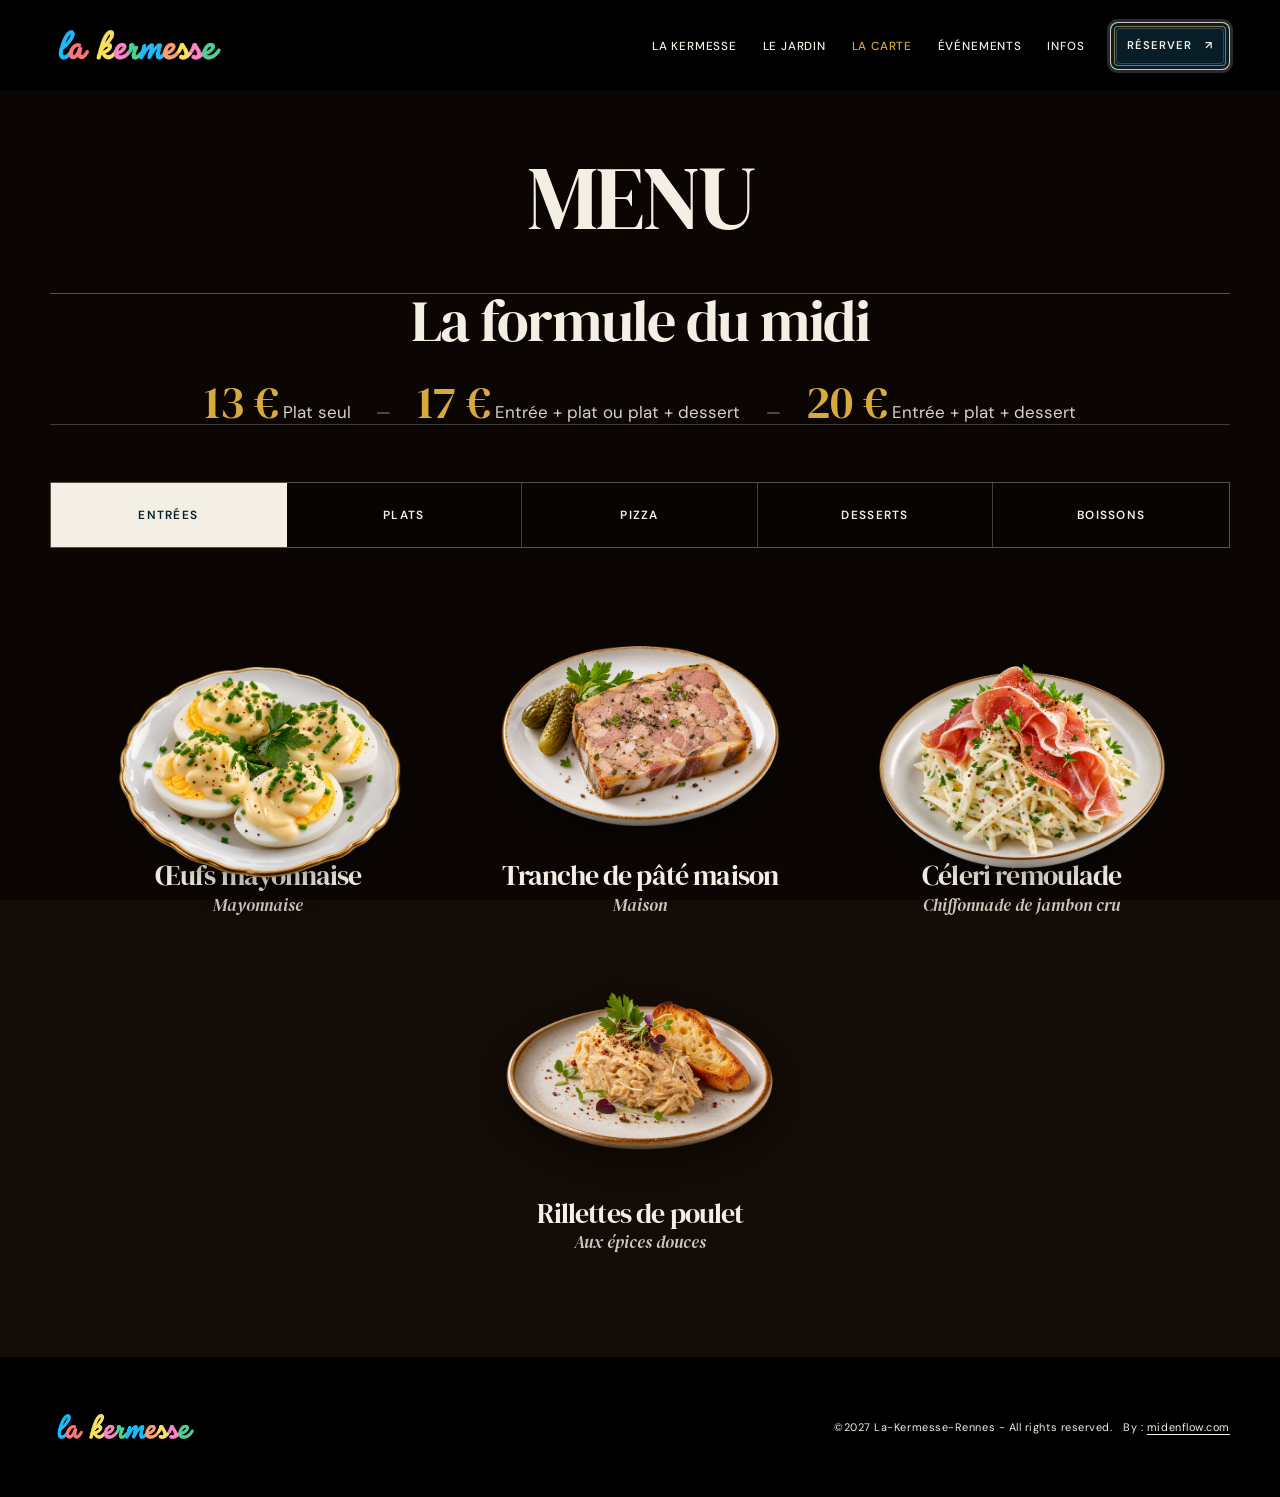
==== carte.html @ a11b3341 "feat: add menu page and latest website updates" ====
<!doctype html>
<html lang="fr">
<head>
  <meta charset="utf-8">
  <meta name="viewport" content="width=device-width, initial-scale=1">
  <title>La Carte | La Kermesse Rennes</title>
  <meta name="description" content="La carte de La Kermesse à Rennes : déjeuner, pizzas et desserts au fil des saisons.">
  <meta name="theme-color" content="#120b06">
  <link rel="icon" type="image/png" href="assets/images/la-kermesse-wordmark-transparent.png">
  <link rel="preconnect" href="https://fonts.googleapis.com">
  <link rel="preconnect" href="https://fonts.gstatic.com" crossorigin>
  <link href="https://fonts.googleapis.com/css2?family=Caveat:wght@500;600;700&family=DM+Sans:opsz,wght@9..40,400;9..40,500;9..40,600&family=DM+Serif+Display:ital@0;1&display=swap" rel="stylesheet">
  <link rel="stylesheet" href="assets/css/styles.css">
  <link rel="stylesheet" href="assets/css/carte.css">
</head>
<body class="carte-page">
  <a class="skip-link" href="#carte-catalogue">Aller à la carte</a>
  <header class="site-header" data-header>
    <a class="brand" href="index.html" aria-label="La Kermesse — accueil"><img src="assets/images/la-kermesse-wordmark-transparent.png" alt="La Kermesse"></a>
    <button class="menu-toggle" type="button" aria-expanded="false" aria-controls="site-menu"><span></span><span></span><span class="sr-only">Ouvrir le menu</span></button>
    <nav id="site-menu" class="site-nav" aria-label="Navigation principale">
      <a href="index.html#histoire">La Kermesse</a>
      <a href="index.html#jardin">Le Jardin</a>
      <a href="carte.html" aria-current="page">La Carte</a>
      <a href="index.html#evenements">Événements</a>
      <a href="index.html#infos">Infos</a>
      <a class="button button--nav" href="reservation.html">Réserver <span aria-hidden="true">↗</span></a>
    </nav>
  </header>

  <main id="main" class="carte-main" data-carte-app aria-busy="true">
    <section class="carte-intro wrap" data-carte-intro></section>
    <section class="carte-formula wrap" aria-labelledby="carte-formula-title" data-carte-formula></section>
    <section id="carte-catalogue" class="carte-catalogue wrap" aria-label="Menu La Kermesse">
      <div class="carte-tabs-wrap">
        <div class="carte-tabs" role="tablist" aria-label="Catégories de la carte" data-carte-tabs></div>
      </div>
      <div id="carte-panel" class="carte-panel" role="tabpanel" aria-labelledby="carte-tab-entrees" data-carte-panel></div>
    </section>
  </main>

  <footer class="site-footer"><div class="wrap"><a class="brand brand--footer" href="index.html" aria-label="La Kermesse — accueil"><img src="assets/images/la-kermesse-wordmark-transparent.png" alt="La Kermesse"></a><p>©2027 La-Kermesse-Rennes - All rights reserved. &nbsp; By : <a href="https://midenflow.com" target="_blank" rel="noopener">midenflow.com</a></p></div></footer>
  <script src="assets/data/menu-data.js"></script>
  <script src="assets/js/site.js"></script>
  <script src="assets/js/carte.js"></script>
</body>
</html>
---- assets/css/styles.css ----
:root {
  --ink: #071e28;
  --petrol: #0d3442;
  --night: #06171f;
  --cream: #f4efe4;
  --sand: #dfd2bc;
  --gold: #c6a56a;
  --gold-glint: #d6aa3c;
  --accent-pink: #d4005f;
  --line: rgba(244, 239, 228, .22);
  --radius-sm: 8px;
  --radius-md: 12px;
  --grain-image: url("data:image/svg+xml,%3Csvg xmlns='http://www.w3.org/2000/svg' width='180' height='180' viewBox='0 0 180 180'%3E%3Cfilter id='n'%3E%3CfeTurbulence type='fractalNoise' baseFrequency='.9' numOctaves='3' stitchTiles='stitch'/%3E%3C/filter%3E%3Crect width='100%25' height='100%25' filter='url(%23n)' opacity='.68'/%3E%3C/svg%3E");
  --texture-wood: url("../images/textures/dark-wood.png");
  --texture-cream: url("../images/textures/cream-texture.png");
  --texture-petrol-light: url("../images/textures/petrol-light.png");
  --texture-petrol-dark: url("../images/textures/petrol-dark.png");
  --texture-dark: url("../images/textures/dark-texture.png");
  --serif: "DM Serif Display", Georgia, serif;
  --sans: "DM Sans", Arial, sans-serif;
  --wrap: 1180px;
}

* { box-sizing: border-box; }
html { scroll-behavior: smooth; }
body { margin: 0; background: var(--night); color: var(--cream); font-family: var(--sans); font-size: 16px; line-height: 1.55; }
img { display: block; max-width: 100%; }
a { color: inherit; text-decoration: none; }
button { font: inherit; }
h1, h2, h3, h4, p { margin-top: 0; }
h1, h2, h3 { font-family: var(--serif); font-weight: 400; line-height: .99; letter-spacing: -.03em; }
h1 { font-size: clamp(3.8rem, 8.3vw, 8.1rem); }
h2 { font-size: clamp(2.65rem, 5.1vw, 5rem); }
h3 { font-size: 2rem; }

.sr-only { position: absolute !important; width: 1px; height: 1px; padding: 0; margin: -1px; overflow: hidden; clip: rect(0, 0, 0, 0); white-space: nowrap; border: 0; }
.skip-link { position: fixed; z-index: 100; top: 1rem; left: 1rem; padding: .6rem .9rem; background: var(--cream); color: var(--ink); transform: translateY(-200%); }
.skip-link:focus { transform: none; }
.wrap { width: min(calc(100% - 3rem), var(--wrap)); margin-inline: auto; }
.section { padding: clamp(4.5rem, 7vw, 6.5rem) 0; }
.eyebrow { margin: 0 0 .9rem; font-size: .69rem; font-weight: 600; line-height: 1.2; letter-spacing: .13em; text-transform: uppercase; }

.button { position: relative; isolation: isolate; display: inline-flex; align-items: center; justify-content: center; gap: .8rem; min-height: 3.35rem; padding: .85rem 1.2rem; border: 1px solid rgba(244, 239, 228, .82); border-radius: var(--radius-sm); background: var(--ink); box-shadow: inset 0 0 0 3px var(--ink), inset 0 0 0 4px rgba(198, 165, 106, .66), 0 0 0 3px rgba(244, 239, 228, .18); color: var(--cream); font-size: .74rem; font-weight: 600; letter-spacing: .09em; text-align: center; text-transform: uppercase; transition: transform .25s ease, background .25s ease, box-shadow .25s ease, color .25s ease; }
.button::after { content: ""; position: absolute; inset: 5px; border: 1px solid rgba(244, 239, 228, .2); border-radius: 4px; pointer-events: none; transition: inset .25s ease, border-color .25s ease; }
.button:hover { background: #143f4e; color: var(--cream); box-shadow: inset 0 0 0 3px #143f4e, inset 0 0 0 4px var(--gold), 0 0 0 4px rgba(198, 165, 106, .36); transform: translateY(-2px); }
.button:hover::after { inset: 3px; border-color: rgba(244, 239, 228, .55); }
.button:focus-visible, .text-link:focus-visible, .info-link:focus-visible { outline: 2px solid var(--gold); outline-offset: 4px; }
.button--cream { background: var(--cream); color: var(--ink); box-shadow: inset 0 0 0 3px var(--cream), inset 0 0 0 4px var(--gold), 0 0 0 3px rgba(244, 239, 228, .18); }
.button--cream:hover { background: #fffaf0; color: var(--ink); }
.button--nav { min-height: 3rem; padding: .7rem 1rem; font-size: .7rem; }
.text-link { display: inline-flex; gap: .6rem; padding-bottom: .2rem; border-bottom: 1px solid currentColor; font-size: .78rem; font-weight: 600; letter-spacing: .04em; text-transform: uppercase; transition: opacity .2s; }
.text-link:hover { opacity: .66; }
.text-link--light { color: var(--cream); }

.site-header { position: absolute; z-index: 10; top: 0; right: 0; left: 0; display: flex; align-items: center; justify-content: space-between; height: 5.7rem; padding: 0 max(1.5rem, calc((100vw - var(--wrap)) / 2)); background: #000; color: var(--cream); transition: background .25s, box-shadow .25s; }
.site-header.is-scrolled { position: fixed; background: #000; box-shadow: 0 1px 0 rgba(255, 255, 255, .1); backdrop-filter: blur(10px); }
.brand { display: block; width: 178px; height: 52px; overflow: hidden; }
.brand img { width: 100%; height: 100%; object-fit: cover; object-position: center 52%; }
.site-nav { display: flex; align-items: center; gap: 1.6rem; font-size: .73rem; font-weight: 500; letter-spacing: .07em; text-transform: uppercase; }
.site-nav > a:not(.button) { transition: opacity .2s; }
.site-nav > a:not(.button):hover { opacity: .65; }
.site-nav > a[href="carte.html"] { color: var(--gold-glint); }
.site-nav__actions { display: flex; align-items: center; gap: .65rem; }
.menu-toggle { display: none; padding: .7rem; border: 0; background: none; color: inherit; }
.menu-toggle > span:not(.sr-only) { display: block; width: 1.65rem; height: 1px; margin: .38rem; background: currentColor; }

.hero { position: relative; display: grid; align-items: end; min-height: 100svh; overflow: hidden; background: var(--night); color: var(--cream); }
.hero picture, .hero__image, .hero__veil { position: absolute; inset: 0; width: 100%; height: 100%; }
.hero__image { object-fit: cover; object-position: center 52%; animation: hero-enter 1.6s ease-out both; }
.hero__veil { background: linear-gradient(90deg, rgba(1, 14, 20, .76), rgba(1, 14, 20, .34) 46%, rgba(1, 14, 20, .16)), linear-gradient(0deg, rgba(1, 14, 20, .58), transparent 50%); }
.hero__content { position: relative; z-index: 1; padding-bottom: clamp(4rem, 9vh, 7rem); }
.hero__eyebrow { animation: rise .7s .25s both; }
.hero h1 { max-width: 710px; margin-bottom: 1.35rem; font-size: clamp(3.5rem, 6.7vw, 6.7rem); line-height: 1.02; animation: rise .8s .34s both; }
.hero__lede { max-width: 415px; margin-bottom: 1.8rem; font-size: clamp(1rem, 1.6vw, 1.18rem); animation: rise .8s .45s both; }
.hero__actions { display: flex; align-items: center; gap: 1.5rem; animation: rise .8s .56s both; }
.hero__scroll { position: absolute; right: max(1.5rem, calc((100vw - var(--wrap)) / 2)); bottom: 2rem; display: flex; align-items: center; gap: .7rem; margin: 0; font-size: .63rem; letter-spacing: .12em; writing-mode: vertical-rl; text-transform: uppercase; }
.hero__scroll span { width: 1px; height: 44px; background: var(--cream); opacity: .8; }

.story, .living, .gallery, .info, .map-section { width: 100%; padding-inline: max(1.5rem, calc((100vw - var(--wrap)) / 2)); }
.story { position: relative; isolation: isolate; min-height: 205svh; padding-block: 0; background-color: #e9ddc1; color: #080808; }
.story::before { content: ""; position: absolute; z-index: 0; inset: 0; background: var(--texture-cream) 50% center / cover no-repeat; animation: texture-pan-left 34s ease-in-out infinite alternate; pointer-events: none; will-change: background-position; }
.story__sticky { position: sticky; z-index: 1; top: 0; display: grid; align-items: center; min-height: 100svh; padding-block: clamp(4.5rem, 9vh, 7.5rem); }
.story__lines { width: min(1120px, 82vw); margin-inline: auto; text-align: center; }
.story__line { max-width: 100%; margin: 0 0 clamp(.42rem, 1vw, .82rem); color: #080808; font-family: "Caveat", cursive; font-size: clamp(2rem, 3.1vw, 3.9rem); font-weight: 500; letter-spacing: -.025em; line-height: 1.08; text-align: center; text-wrap: balance; }
.story__char { opacity: .15; text-shadow: 0 .25px 0 rgba(0, 0, 0, .32); will-change: opacity; }
.story__line--welcome { margin-top: clamp(1rem, 2.2vw, 1.7rem); font-size: clamp(2.1rem, 3.3vw, 4.05rem); font-weight: 600; }

.garden { position: relative; isolation: isolate; overflow: hidden; background-color: #0b4353; color: var(--cream); }
.garden::before { content: ""; position: absolute; z-index: 0; inset: -7% -9%; background: var(--texture-petrol-light) 48% center / cover no-repeat; animation: texture-drift-left 38s -6s ease-in-out infinite alternate; pointer-events: none; will-change: transform; }
.garden > * { position: relative; z-index: 1; }
.garden__intro { display: grid; grid-template-columns: 1fr 2fr; align-items: end; margin-bottom: 2.8rem; }
.garden__intro h2 { max-width: 690px; margin: 0; }
.garden__layout { display: grid; grid-template-columns: 1.06fr .72fr .75fr; grid-template-rows: auto auto; align-items: center; gap: 1.5rem; }
.garden figure { margin: 0; }
.image-frame { overflow: hidden; padding: .45rem; border: 1px solid var(--line); border-radius: var(--radius-md); }
.image-frame img { width: 100%; height: 100%; object-fit: cover; }
.garden__primary { grid-row: span 2; height: 590px; }
.garden__primary img { object-position: center; }
.garden__text { padding: 1rem 1.5rem 1rem 2rem; font-size: 1.04rem; }
.garden__text p { margin-bottom: 1.6rem; }
.garden__secondary { height: 230px; }
.garden__tertiary { grid-column: 2 / 4; height: 240px; }

.table-section { position: relative; isolation: isolate; padding-top: clamp(3.75rem, 5vw, 4.75rem); padding-bottom: 0; background-color: #e9ddc1; color: #111213; }
.table-section::before { content: ""; position: absolute; z-index: 0; inset: 0; background: var(--texture-cream) 54% center / cover no-repeat; animation: texture-pan-left 36s -12s ease-in-out infinite alternate; pointer-events: none; will-change: background-position; }
.table-section > * { position: relative; z-index: 1; }
.table-section .eyebrow { color: #7e2a34; }
.table-section__top { display: block; }
.table-section h2 { margin-bottom: 0; white-space: nowrap; }
.moments { display: grid; grid-template-columns: repeat(3, 1fr); gap: 1.5rem; margin-top: clamp(1.8rem, 2.8vw, 2.5rem); }
.moment { padding-top: 1rem; border-top: 1px solid rgba(7, 30, 40, .3); }
.moment > span { color: #7e2a34; font-size: .73rem; letter-spacing: .09em; }
.moment h3 { margin: 1.3rem 0 .8rem; font-size: 2rem; }
.moment p { max-width: 290px; margin-bottom: 0; font-size: .91rem; }
.table-section__cta { display: flex; justify-content: center; padding-block: clamp(2.75rem, 5vw, 4.5rem); }
.menu-link-button { display: inline-flex; align-items: center; justify-content: center; gap: .8rem; min-height: 3.7rem; padding: .85rem 1.55rem; border: 2px solid rgba(240, 201, 119, .88); outline: 1px solid rgba(244, 239, 228, .8); outline-offset: -6px; background-color: #241309; background-image: linear-gradient(rgba(24, 11, 4, .28), rgba(24, 11, 4, .42)), var(--texture-wood); background-position: center; background-size: cover; box-shadow: 0 12px 24px rgba(52, 28, 9, .24); color: var(--cream); font-size: .76rem; font-weight: 700; letter-spacing: .1em; text-align: center; text-transform: uppercase; transition: transform .2s ease, box-shadow .2s ease, background-color .2s ease; }
.menu-link-button:hover { transform: translateY(-2px); box-shadow: 0 16px 28px rgba(52, 28, 9, .32); }
.menu-link-button:focus-visible { outline: 3px solid #7e2a34; outline-offset: 4px; }
.menu-link-button span { font-size: 1.05em; }
.pizza-showcase { --pizza-background: #000; --pizza-foreground: var(--cream); position: relative; margin-top: 0; overflow: clip; background: var(--pizza-background); color: var(--pizza-foreground); }
.pizza-showcase__sticky { padding: clamp(2.25rem, 5vw, 4.75rem) 0; }
.pizza-showcase__header { position: relative; min-height: 7.5rem; margin-bottom: clamp(.75rem, 1.6vw, 1.5rem); text-align: center; }
.pizza-showcase__header h3 { width: 100%; margin: 0; font-size: clamp(2.35rem, 4vw, 4.4rem); line-height: 1; white-space: nowrap; }
.pizza-showcase__viewport { width: 100%; overflow-x: clip; overflow-y: visible; }
.pizza-showcase__track { display: grid; grid-template-columns: repeat(3, minmax(0, 1fr)); gap: clamp(1.2rem, 2.6vw, 2.3rem); width: min(calc(100% - 3rem), var(--wrap)); margin: 0 auto; }
.pizza-card { min-width: 0; }
.pizza-card__disc { position: relative; display: grid; place-items: center; width: 100%; aspect-ratio: 1; overflow: visible; border: clamp(7px, 1vw, 12px) solid rgba(244, 239, 228, .9); border-radius: 50%; background: var(--cream); box-shadow: inset 0 0 0 1px rgba(7, 30, 40, .1), 0 16px 30px rgba(4, 20, 28, .18); }
.pizza-card__image { display: block; width: 78%; height: 78%; object-fit: contain; transform-origin: center; will-change: transform; }
.pizza-card__copy { padding: 1.1rem .15rem 0; }
.pizza-card__name { margin: 0; color: currentColor; font-family: var(--serif); font-size: clamp(1.7rem, 2.3vw, 2.55rem); font-weight: 400; line-height: .98; }
.pizza-card__ingredients { min-height: 3.2em; margin: .55rem 0 0; color: currentColor; font-family: var(--serif); font-size: .98rem; font-style: italic; line-height: 1.28; opacity: .9; }
.pizza-card__price-badge { position: absolute; z-index: 2; top: clamp(-2rem, -2.3vw, -1.15rem); right: clamp(-2rem, -2.3vw, -1.15rem); display: grid; place-items: center; width: clamp(4rem, 6.2vw, 5.5rem); aspect-ratio: 100 / 112; color: #0b1113; font-family: var(--sans); font-size: clamp(.65rem, 1vw, .88rem); font-weight: 700; letter-spacing: .02em; line-height: 1; white-space: nowrap; }
.pizza-card__price-mark { position: absolute; inset: 0; width: 100%; height: 100%; overflow: visible; }
.pizza-card__ribbon { fill: rgba(12, 17, 19, .1); stroke: #0b1113; stroke-linejoin: round; stroke-width: 2.25; }
.pizza-card__seal { fill: rgba(244, 239, 228, .93); stroke: #0b1113; stroke-linejoin: round; stroke-width: 2.8; }
.pizza-card__seal-line { fill: none; stroke: #0b1113; stroke-dasharray: 3 2.2; stroke-linejoin: round; stroke-width: 1.35; }
.pizza-card__price-text { position: relative; z-index: 1; transform: translateY(-.15rem); }
.pizza-showcase.is-enhanced { padding: 0; }
.pizza-showcase.is-enhanced .pizza-showcase__sticky { position: sticky; top: var(--pizza-sticky-offset, 5.7rem); display: flex; flex-direction: column; height: calc(100svh - var(--pizza-sticky-offset, 5.7rem)); min-height: 0; padding: clamp(1.2rem, 3vh, 2.25rem) 0; overflow: visible; }
.pizza-showcase.is-enhanced .pizza-showcase__header { flex: 0 0 auto; }
.pizza-showcase.is-enhanced .pizza-showcase__viewport { flex: 1 1 auto; min-height: 0; display: flex; align-items: center; padding-block: clamp(2rem, 5vh, 3.6rem) clamp(1.25rem, 3vh, 2.4rem); }
.pizza-showcase.is-enhanced .pizza-showcase__track { display: flex; align-items: flex-start; gap: clamp(2rem, 3vw, 3.5rem); width: max-content; max-width: none; margin: 0; padding-inline: max(1.5rem, calc((100vw - var(--wrap)) / 2)); }
.pizza-showcase.is-enhanced .pizza-card { flex: 0 0 clamp(18.5rem, 26vw, 27rem); }
.pizza-showcase.is-enhanced .pizza-card__disc { width: min(100%, min(44vh, 26vw)); margin-inline: auto; }
.pizza-info-band { width: 100%; overflow: hidden; background: var(--texture-cream) center / cover no-repeat; color: var(--ink); }
.pizza-info-band__papers { display: flex; align-items: center; justify-content: center; gap: clamp(1.4rem, 3vw, 2.85rem); height: clamp(9.4rem, 12vw, 11.5rem); padding: .6rem max(1.5rem, calc((100vw - var(--wrap)) / 2)); perspective: 800px; }
.pizza-info-band__paper { display: block; width: clamp(9.7rem, 11.5vw, 11.15rem); height: auto; transform-origin: 50% 8%; transform-style: preserve-3d; will-change: transform; filter: drop-shadow(0 5px 5px rgba(31, 24, 14, .14)); }
.pizza-info-band__paper--takeaway { animation: paper-breeze-takeaway 6.2s cubic-bezier(.45, .05, .55, .95) infinite; }
.pizza-info-band__paper--dine-in { animation: paper-breeze-dine-in 6.9s -1.1s cubic-bezier(.45, .05, .55, .95) infinite; }
.pizza-info-band__paper--hours { animation: paper-breeze-hours 5.8s -2s cubic-bezier(.45, .05, .55, .95) infinite; }
.pizza-info-band__checker { height: clamp(1.15rem, 1.65vw, 1.6rem); background-color: #fff; background-image: conic-gradient(#000 25%, #fff 0 50%, #000 0 75%, #fff 0); background-position: 0 0; background-size: 24px 24px; animation: checker-drift-left 6.5s linear infinite; }

.living { position: relative; isolation: isolate; display: grid; grid-template-columns: 1fr 1fr; align-items: center; gap: clamp(2.75rem, 5vw, 4.5rem); padding-block: clamp(3.25rem, 4.5vw, 4.5rem); overflow: hidden; background-color: #061f2a; color: var(--cream); }
.living::before { content: ""; position: absolute; z-index: 0; inset: -7% -9%; background: var(--texture-petrol-dark) 46% center / cover no-repeat; animation: texture-drift-left 40s -17s ease-in-out infinite alternate; pointer-events: none; will-change: transform; }
.living > * { position: relative; z-index: 1; }
.living__images { position: relative; min-height: clamp(22.5rem, 28vw, 25rem); }
.living__images figure { position: absolute; margin: 0; overflow: hidden; border-radius: var(--radius-md); }
.living__images figure:first-child { top: 0; left: 0; width: 62%; height: clamp(21rem, 27vw, 24rem); }
.living__images figure:last-child { right: 0; bottom: 0; width: 42%; height: clamp(10.75rem, 14vw, 12rem); border: 8px solid #0a2d38; }
.living__images img { width: 100%; height: 100%; object-fit: cover; }
.living__images figure:first-child img { object-position: center; }
.living__images figure:last-child img { object-position: bottom; }
.living__copy { max-width: 440px; }
.living__copy h2 { margin-bottom: 1.35rem; }
.living__copy > p:last-child { margin-bottom: 0; font-size: 1.04rem; }

.events { position: relative; isolation: isolate; padding-block: clamp(3.25rem, 4.5vw, 4.5rem); overflow: hidden; background-color: #0b4353; color: var(--cream); }
.events::before { content: ""; position: absolute; z-index: 0; inset: -7% -9%; background: var(--texture-petrol-light) 54% center / cover no-repeat; animation: texture-drift-left 37s -21s ease-in-out infinite alternate; pointer-events: none; will-change: transform; }
.events > * { position: relative; z-index: 1; }
.events__inner { display: grid; grid-template-columns: minmax(0, 1fr) minmax(0, 1fr); align-items: center; gap: clamp(2.5rem, 4vw, 4rem); }
.events__image { width: min(100%, 30rem); aspect-ratio: 1 / 1; overflow: hidden; border-radius: var(--radius-md); }
.events__image img { width: 100%; height: 100%; object-fit: cover; object-position: center 46%; }
.events__content { align-self: center; max-width: 520px; }
.events__content h2 { max-width: 11ch; margin-bottom: 1.1rem; font-size: clamp(3rem, 4.2vw, 5rem); line-height: .95; }
.events__content > p { max-width: 500px; margin-bottom: 1.55rem; font-size: 1.02rem; }
.events__actions { display: flex; align-items: stretch; gap: .8rem; }
.events__actions .button { flex: 1 1 0; min-width: 0; padding-inline: .85rem; }
.events .button { border-color: rgba(244, 239, 228, .82); background: var(--ink); box-shadow: inset 0 0 0 3px var(--ink), inset 0 0 0 4px rgba(198, 165, 106, .66), 0 0 0 3px rgba(244, 239, 228, .18); color: var(--cream); }
.events .button--cream { background: var(--cream); color: var(--ink); box-shadow: inset 0 0 0 3px var(--cream), inset 0 0 0 4px var(--gold), 0 0 0 3px rgba(244, 239, 228, .18); }
.events .button::after { border-color: rgba(244, 239, 228, .2); }
.events .button:hover { background: #143f4e; box-shadow: inset 0 0 0 3px #143f4e, inset 0 0 0 4px var(--gold), 0 0 0 4px rgba(198, 165, 106, .36); color: var(--cream); }
.events .button--cream:hover { background: #fffaf0; color: var(--ink); }
.events .button:hover::after { border-color: rgba(244, 239, 228, .55); }
.events__private-button { overflow: visible; }
.events__private-tracer { position: absolute; z-index: 2; inset: -3px; width: calc(100% + 6px); height: calc(100% + 6px); overflow: visible; pointer-events: none; }
.events__private-tracer rect { fill: none; stroke: var(--gold-glint); stroke-width: 1.4; stroke-linecap: round; stroke-dasharray: 17 83; stroke-dashoffset: 0; filter: drop-shadow(0 0 2px rgba(214, 170, 60, .45)); animation: gold-trace 4.3s linear infinite; }
.events__private-button:hover .events__private-tracer rect { stroke: #ffe4a0; filter: drop-shadow(0 0 3px rgba(214, 170, 60, .65)); }

.pano { width: min(100%, 1680px); aspect-ratio: 2160 / 609; margin: 0 auto; overflow: hidden; border-radius: var(--radius-sm); background: #000; }
.pano img { width: 100%; height: 100%; object-fit: cover; object-position: center 44.5%; }
.gallery { position: relative; isolation: isolate; display: grid; grid-template-columns: 1fr 2.2fr; gap: 4rem; background-color: #061f2a; color: var(--cream); }
.gallery::before { content: ""; position: absolute; z-index: 0; inset: 0; background: var(--texture-petrol-dark) 54% center / cover no-repeat; animation: texture-pan-left 39s -25s ease-in-out infinite alternate; pointer-events: none; will-change: background-position; }
.gallery > * { position: relative; z-index: 1; }
.gallery__heading { position: sticky; top: 8rem; align-self: start; }
.gallery__heading h2 { margin-bottom: 0; }
.gallery__grid { display: grid; grid-template-columns: repeat(2, 1fr); grid-auto-rows: 205px; gap: 1rem; }
.gallery__item { margin: 0; overflow: hidden; border-radius: var(--radius-sm); background: #061f2a; }
.gallery__item img { width: 100%; height: 100%; object-fit: cover; transition: transform .6s ease, filter .6s; }
.gallery__item:hover img { transform: scale(1.035); filter: brightness(1.06); }
.gallery__item--tall { grid-row: span 2; }
.gallery__item--wide { grid-column: span 2; }
.gallery__item:nth-child(2) img { object-position: center 45%; }

.reserve-band { position: relative; isolation: isolate; overflow: hidden; padding: 0; background-color: #e9ddc1; color: var(--accent-pink); }
.reserve-band::before { content: ""; position: absolute; z-index: 0; inset: -8% -10%; background: var(--texture-cream) 56% center / cover no-repeat; animation: texture-drift-left 35s -9s ease-in-out infinite alternate; pointer-events: none; will-change: transform; }
.reserve-band__inner { position: relative; z-index: 1; display: grid; place-items: center; min-height: clamp(10.5rem, 13vw, 12.5rem); padding-block: 1.25rem; text-align: center; }
.reserve-band__inner .eyebrow { margin-bottom: .28rem; color: var(--accent-pink); font-size: .61rem; }
.reserve-band__inner h2 { margin: 0 0 .28rem; color: var(--accent-pink); font-size: clamp(2rem, 3.2vw, 3.25rem); }
.reserve-band__inner > p:not(.eyebrow) { margin-bottom: .72rem; color: var(--accent-pink); font-size: .9rem; font-weight: 600; }
.reserve-band__inner > div { display: flex; align-items: center; justify-content: center; gap: 1rem; }
.reserve-band .button { min-height: 2.7rem; border-color: var(--accent-pink); background: var(--accent-pink); box-shadow: inset 0 0 0 3px var(--accent-pink), inset 0 0 0 4px rgba(244, 239, 228, .76), 0 0 0 2px rgba(212, 0, 95, .22); color: var(--cream); }
.reserve-band .button:hover { background: #af0050; box-shadow: inset 0 0 0 3px #af0050, inset 0 0 0 4px rgba(244, 239, 228, .82), 0 0 0 3px rgba(212, 0, 95, .22); }
.reserve-band .text-link--light { color: var(--accent-pink); }
.reserve-band__checker { position: relative; z-index: 1; height: clamp(1.15rem, 1.65vw, 1.6rem); background-color: #fff; background-image: conic-gradient(#000 25%, #fff 0 50%, #000 0 75%, #fff 0); background-position: 0 0; background-size: 24px 24px; animation: checker-drift-left 6.5s linear infinite; }

.info { position: relative; isolation: isolate; overflow: hidden; display: grid; grid-template-columns: .85fr 1.7fr; gap: 5rem; background: #06090b; color: var(--cream); }
.info::before, .map-section::before { content: ""; position: absolute; z-index: 0; inset: -7% -9%; background: var(--texture-dark) 48% center / cover no-repeat; animation: texture-drift-left 48s -15s ease-in-out infinite alternate; pointer-events: none; will-change: transform; }
.info > *, .map-section > * { position: relative; z-index: 1; }
.info__intro h2 { margin-bottom: 0; }
.info__details { display: grid; grid-template-columns: repeat(3, 1fr); gap: 2rem; }
.info h3 { margin-bottom: 1rem; color: var(--cream); font-family: var(--sans); font-size: .9rem; font-weight: 700; letter-spacing: .1em; text-transform: uppercase; }
.info address { margin-bottom: 1rem; font-style: normal; }
.info-link { display: block; margin-bottom: .7rem; font-size: .9rem; text-decoration: underline; text-decoration-thickness: 1px; text-underline-offset: 4px; }
.info-link--icon { display: flex; align-items: center; gap: .55rem; min-height: 2.75rem; text-decoration: none; }
.info-link--icon span { border-bottom: 1px solid currentColor; }
.info-link--icon svg { width: 1rem; height: 1rem; flex: 0 0 1rem; fill: none; stroke: var(--gold); stroke-width: 1.7; }
.hours h3 + p { margin-bottom: 1.45rem; }
.hours p { margin: 0; font-size: .88rem; }
.map-section { position: relative; isolation: isolate; overflow: hidden; padding-top: 0; padding-bottom: clamp(4.5rem, 7vw, 6.5rem); background: #06090b; color: var(--cream); }
.map-section__head { display: flex; align-items: end; justify-content: space-between; margin-bottom: 1.5rem; }
.map-section__head .eyebrow { margin-bottom: .4rem; }
.map-section__head h2 { margin: 0; font-size: clamp(2.3rem, 4vw, 4rem); }
.map-frame { height: 460px; overflow: hidden; border: 1px solid rgba(244, 239, 228, .22); border-radius: var(--radius-md); background: var(--petrol); }
.map-frame iframe { width: 100%; height: 100%; border: 0; filter: saturate(.75) contrast(.95); }
.site-footer { padding: 3rem 0; background: #000; color: var(--cream); text-align: center; }
.site-footer .wrap { display: flex; align-items: center; justify-content: space-between; gap: 2rem; }
.brand--footer { width: 150px; height: 44px; }
.site-footer p { margin: 0; font-size: .68rem; letter-spacing: .05em; }
.site-footer p a { text-decoration: underline; text-underline-offset: 3px; }

@keyframes texture-drift-left {
  from { transform: translate3d(4%, 0, 0); }
  to { transform: translate3d(-4%, 0, 0); }
}

@keyframes texture-pan-left {
  from { background-position: 54% center; }
  to { background-position: 46% center; }
}

.reveal { opacity: 0; transform: translateY(20px); transition: opacity .7s ease, transform .7s ease; }
.reveal.is-visible { opacity: 1; transform: none; }
@keyframes hero-enter { from { opacity: 0; transform: scale(1.035); } to { opacity: 1; transform: scale(1); } }
@keyframes rise { from { opacity: 0; transform: translateY(18px); } to { opacity: 1; transform: none; } }
@keyframes gold-trace { to { stroke-dashoffset: -100; } }
@keyframes checker-drift-left { to { background-position: -24px 0; } }
@keyframes paper-breeze-takeaway {
  0%, 100% { transform: translate3d(0, 0, 0) rotateZ(-2.1deg) rotateX(0deg) rotateY(0deg); }
  27% { transform: translate3d(1px, 1px, 0) rotateZ(-1.35deg) rotateX(.7deg) rotateY(.35deg); }
  55% { transform: translate3d(-1px, 0, 0) rotateZ(-2.65deg) rotateX(-.35deg) rotateY(-.45deg); }
  78% { transform: translate3d(1px, 1px, 0) rotateZ(-1.6deg) rotateX(.4deg) rotateY(.2deg); }
}
@keyframes paper-breeze-dine-in {
  0%, 100% { transform: translate3d(0, 0, 0) rotateZ(1.45deg) rotateX(.1deg) rotateY(0deg); }
  27% { transform: translate3d(-1px, 1px, 0) rotateZ(.65deg) rotateX(1.1deg) rotateY(-.45deg); }
  55% { transform: translate3d(1px, 0, 0) rotateZ(2.45deg) rotateX(-.5deg) rotateY(.5deg); }
  78% { transform: translate3d(-1px, 1px, 0) rotateZ(1deg) rotateX(.65deg) rotateY(-.25deg); }
}
@keyframes paper-breeze-hours {
  0%, 100% { transform: translate3d(0, 0, 0) rotateZ(-1.15deg) rotateX(0deg) rotateY(0deg); }
  27% { transform: translate3d(1px, 1px, 0) rotateZ(-.35deg) rotateX(.55deg) rotateY(.65deg); }
  55% { transform: translate3d(-1px, 0, 0) rotateZ(-1.95deg) rotateX(-.25deg) rotateY(-.55deg); }
  78% { transform: translate3d(1px, 1px, 0) rotateZ(-.65deg) rotateX(.4deg) rotateY(.35deg); }
}

@media (max-width: 900px) {
  .site-nav { gap: .9rem; }
  .site-nav > a:not(.button) { font-size: .67rem; }
  .site-nav__actions { gap: .45rem; }
  .site-nav__actions .button { padding-inline: .7rem; font-size: .62rem; }
  .garden__layout { grid-template-columns: 1fr 1fr; }
  .garden__primary { height: 530px; }
  .garden__text { padding: 1rem; }
  .garden__secondary { display: none; }
  .garden__tertiary { grid-column: 2; height: 235px; }
  .living { gap: 3.5rem; }
  .gallery { gap: 2rem; }
  .info { gap: 3rem; }
}

@media (min-width: 901px) {
  .garden { padding-block: clamp(2.75rem, 3.8vw, 3.75rem); }
  .garden__intro { display: block; margin-bottom: clamp(1.1rem, 2vw, 1.65rem); }
  .garden__intro .eyebrow { margin-bottom: .55rem; }
  .garden__intro h2 { max-width: none; margin: 0; font-size: clamp(2.2rem, 3vw, 3.5rem); white-space: nowrap; }
  .garden__layout { gap: clamp(1rem, 1.65vw, 1.5rem); }
  .garden__primary { height: clamp(19rem, 27vw, 25.5rem); }
  .garden__secondary { height: clamp(9.5rem, 12vw, 11.5rem); }
  .garden__tertiary { height: clamp(8rem, 10.5vw, 10.75rem); }
  .garden__text { padding: .7rem 1rem .7rem 1.35rem; font-size: .96rem; }
  .garden__text p { margin-bottom: .85rem; }
}

@media (max-width: 1100px) and (min-width: 701px) {
  .pizza-showcase__track { grid-template-columns: repeat(2, minmax(0, 1fr)); }
  .pizza-showcase.is-enhanced .pizza-card { flex-basis: clamp(19rem, 42vw, 25rem); }
  .pizza-showcase.is-enhanced .pizza-card__disc { width: min(100%, min(44vh, 39vw)); }
}

@media (max-width: 820px) and (min-width: 701px) {
  .events__inner { grid-template-columns: minmax(0, 600px); justify-content: center; }
  .events__content { max-width: 600px; }
}

@media (max-width: 700px) {
  .wrap { width: min(calc(100% - 2.2rem), var(--wrap)); }
  .section { padding-block: clamp(3.3rem, 14vw, 4.5rem); }
  .site-header { height: 4.9rem; padding: 0 1.1rem; }
  .brand { width: 145px; height: 43px; }
  .menu-toggle { display: block; z-index: 12; }
  .site-nav { position: fixed; z-index: 11; inset: 0; display: flex; flex-direction: column; align-items: flex-start; justify-content: center; gap: 1.6rem; padding: 6rem 2rem; background: #000; opacity: 0; visibility: hidden; transform: translateX(100%); transition: opacity .25s, visibility .25s, transform .25s; }
  .site-nav.is-open { opacity: 1; visibility: visible; transform: none; }
  .site-nav > a:not(.button) { font-family: var(--serif); font-size: 2.3rem; font-weight: 400; letter-spacing: -.02em; text-transform: none; }
  .site-nav .button { margin-top: 1rem; }
  .site-nav > a[href="#jardin"] { order: 1; }
  .site-nav > a[href="#evenements"] { order: 2; }
  .site-nav > a[href="#infos"] { order: 3; }
  .site-nav > a[href="carte.html"] { order: 4; }
  .site-nav__actions { display: grid; grid-template-columns: repeat(2, minmax(0, 1fr)); order: 5; align-self: stretch; gap: .65rem; margin-top: .3rem; }
  .site-nav__actions .button { min-width: 0; min-height: 3.65rem; margin-top: 0; padding: .7rem .45rem; font-size: .6rem; letter-spacing: .055em; line-height: 1.25; }
  .menu-open { overflow: hidden; }
  .hero { min-height: min(100svh, 760px); }
  .hero__image { object-position: center 46%; }
  .hero__content { padding-bottom: 3.6rem; }
  .hero h1 { margin-bottom: 1.15rem; font-size: clamp(3rem, 12.8vw, 4.3rem); line-height: 1.04; }
  .hero__lede { max-width: 360px; font-size: 1rem; }
  .hero__actions { flex-direction: column; align-items: flex-start; gap: 1.2rem; }
  .hero__scroll { display: none; }
  .story, .living, .gallery, .info, .map-section { padding-inline: 1.1rem; }
  .story { min-height: 190svh; }
  .story__sticky { min-height: 100svh; padding-block: 5.75rem 4.5rem; }
  .story__lines { width: 100%; }
  .story__line { margin-bottom: .62rem; font-size: clamp(1.7rem, 7.5vw, 2.8rem); line-height: 1.08; }
  .story__line--welcome { margin-top: 1.25rem; font-size: clamp(1.8rem, 7.8vw, 2.9rem); }
  .garden__intro { display: block; margin-bottom: 2rem; }
  .garden__layout { display: block; }
  .garden__primary { height: 430px; margin-bottom: 1.35rem !important; }
  .garden__text { padding: 0 0 2rem; font-size: 1rem; }
  .garden__tertiary { height: 185px; margin-top: 1.25rem !important; }
  .table-section { padding-bottom: 0; }
  .table-section__top { display: block; }
  .table-section h2 { white-space: normal; }
  .moments { grid-template-columns: 1fr; gap: 1rem; margin-top: 2.4rem; }
  .moment h3 { margin: 1rem 0 .6rem; }
  .moment p { max-width: 430px; }
  .pizza-showcase { margin-top: 2.5rem; }
  .pizza-showcase__sticky { padding-block: 2.7rem; }
  .pizza-showcase__header { min-height: 0; margin-bottom: 1.25rem; }
  .pizza-showcase__header h3 { max-width: 11ch; margin-inline: auto; font-size: clamp(2.35rem, 10.4vw, 3.25rem); white-space: normal; }
  .pizza-showcase__track { grid-template-columns: 1fr; width: min(calc(100% - 2.2rem), var(--wrap)); gap: 2.25rem; }
  .pizza-card__ingredients { min-height: 0; font-size: 1rem; }
  .pizza-card__price-badge { top: -1.35rem; right: -1.25rem; width: 3.85rem; font-size: .66rem; }
  .pizza-showcase.is-enhanced .pizza-showcase__sticky { padding-block: 1rem; }
  .pizza-showcase.is-enhanced .pizza-showcase__header { margin-bottom: .65rem; }
  .pizza-showcase.is-enhanced .pizza-showcase__viewport { padding-block: 1.65rem 1rem; }
  .pizza-showcase.is-enhanced .pizza-showcase__track { gap: 1.1rem; padding-inline: 1.1rem; }
  .pizza-showcase.is-enhanced .pizza-card { flex-basis: min(84vw, 22rem); }
  .pizza-showcase.is-enhanced .pizza-card__disc { width: min(100%, 56vh); }
  .pizza-info-band__papers { gap: clamp(.45rem, 2.6vw, .9rem); height: clamp(6.9rem, 28vw, 7.5rem); padding-inline: .9rem; }
  .pizza-info-band__paper { width: clamp(4.9rem, 26vw, 6.4rem); }
  .pizza-info-band__checker { height: 1.05rem; background-size: 18px 18px; animation-name: checker-drift-left-mobile; }
  .living { display: flex; flex-direction: column-reverse; gap: 2.5rem; }
  .living__images { align-self: stretch; min-height: 420px; }
  .living__images figure:first-child { width: 68%; height: 390px; }
  .living__images figure:last-child { width: 45%; height: 190px; }
  .events__inner { display: block; width: 100%; }
  .events__image { min-height: 0; width: 100%; }
  .events__content { width: 100%; padding: 3rem 1.1rem 0; }
  .events__content h2 { max-width: 100%; font-size: clamp(3rem, 13vw, 4rem); }
  .events__content > p { margin-bottom: 1.5rem; font-size: 1rem; }
  .events__actions { flex-direction: column; }
  .events__actions .button { width: 100%; min-height: 3.45rem; }
  .pano { width: min(calc(100% - 2.2rem), var(--wrap)); }
  .gallery { display: block; }
  .gallery__heading { position: static; margin-bottom: 2rem; }
  .gallery__grid { grid-auto-rows: 150px; gap: .65rem; }
  .reserve-band__inner { min-height: 0; padding: 2.7rem 1.1rem; }
  .reserve-band__inner h2 { font-size: clamp(2.1rem, 11vw, 3rem); }
  .reserve-band__inner > div { flex-direction: column; gap: 1.1rem; }
  .reserve-band__checker { height: 1.05rem; background-size: 18px 18px; animation-name: checker-drift-left-mobile; }
  .info { display: block; }
  .info__intro { margin-bottom: 2.7rem; }
  .info__details { grid-template-columns: 1fr; gap: 2rem; }
  .info h3 { font-size: .86rem; }
  .map-section { padding-top: 0; padding-bottom: 4rem; }
  .map-section__head { display: block; }
  .map-frame { height: 340px; }
  .site-footer .wrap { display: block; }
  .brand--footer { margin: 0 auto 1.4rem; }
  .site-footer p { line-height: 1.7; }
}

@media (max-width: 360px) {
  .hero h1 { font-size: 2.95rem; }
  .events__content h2 { font-size: 2.85rem; }
  .button { padding-inline: .8rem; font-size: .68rem; }
}

@media (prefers-reduced-motion: reduce) {
  html { scroll-behavior: auto; }
  *, *::before, *::after { animation-duration: .01ms !important; animation-iteration-count: 1 !important; transition-duration: .01ms !important; }
  .reveal { opacity: 1; transform: none; }
  .story { min-height: 0; }
  .story__sticky { position: relative; min-height: 0; }
  .story__char { opacity: 1 !important; }
  .events__private-tracer rect { animation: none; stroke: var(--gold); stroke-dasharray: 100 0; stroke-dashoffset: 0; filter: none; }
  .pizza-info-band__paper, .pizza-info-band__checker, .reserve-band__checker { animation: none !important; }
  .story::before, .garden::before, .table-section::before, .living::before, .events::before, .gallery::before, .reserve-band::before, .info::before, .map-section::before { animation: none !important; }
}

@keyframes checker-drift-left-mobile { to { background-position: -18px 0; } }
---- assets/css/carte.css ----
.carte-page { min-height: 100svh; background: #120b06 var(--texture-wood) center / cover fixed; color: var(--cream); }
.carte-page::before { content: ""; position: fixed; z-index: -1; inset: 0; background: rgba(5, 3, 2, .52); pointer-events: none; }
.carte-page .site-header { position: fixed; }
.carte-main { min-height: 100svh; padding: clamp(5.7rem, 8vw, 7rem) 0 clamp(4.75rem, 8vw, 7rem); }
.carte-intro { display: grid; min-height: clamp(9rem, 15vw, 12rem); place-items: center; padding: clamp(2.25rem, 4vw, 3.5rem) var(--page-gutter); border-bottom: 1px solid rgba(244, 239, 228, .32); text-align: center; }
.carte-intro .eyebrow, .carte-formula .eyebrow, .carte-empty .eyebrow { color: var(--gold-glint); }
.carte-intro__title { margin: 0; font-size: clamp(3.1rem, 7vw, 6.5rem); line-height: .9; }
.carte-formula { display: flex; flex-direction: column; align-items: center; gap: clamp(1.25rem, 2.8vw, 2.1rem); padding: clamp(3rem, 5vw, 5rem) var(--page-gutter); border-bottom: 1px solid rgba(244, 239, 228, .24); text-align: center; }
.carte-formula__heading h2 { margin: 0; font-size: clamp(2rem, 4.5vw, 4.8rem); line-height: .92; white-space: nowrap; }
.carte-formula__prices { display: flex; align-items: baseline; justify-content: center; gap: clamp(.85rem, 2vw, 2rem); width: 100%; }
.carte-formula__prices p { margin: 0; color: rgba(244, 239, 228, .88); font-size: clamp(.9rem, 1.35vw, 1.06rem); line-height: 1.35; white-space: nowrap; }
.carte-formula__prices strong { display: inline; color: var(--gold-glint); font-family: var(--serif); font-size: clamp(2rem, 3.6vw, 3.6rem); font-weight: 400; line-height: .9; }
.carte-formula__prices p:not(:last-child)::after { content: "—"; margin-left: clamp(.85rem, 2vw, 2rem); color: rgba(244, 239, 228, .46); }
.carte-catalogue { padding-top: clamp(2.2rem, 4.5vw, 4rem); }
.carte-tabs-wrap { overflow-x: auto; padding-bottom: .35rem; scrollbar-width: thin; scrollbar-color: var(--gold) transparent; }
.carte-tabs { display: grid; grid-template-columns: repeat(5, minmax(0, 1fr)); min-width: 43rem; border: 1px solid rgba(244, 239, 228, .32); }
.carte-tab { min-height: 4rem; padding: .85rem 1rem; border: 0; border-right: 1px solid rgba(244, 239, 228, .25); background: rgba(4, 3, 2, .22); color: var(--cream); cursor: pointer; font-size: .74rem; font-weight: 600; letter-spacing: .11em; text-transform: uppercase; transition: background .25s ease, color .25s ease; }
.carte-tab:last-child { border-right: 0; }
.carte-tab:hover, .carte-tab.is-active { background: var(--cream); color: var(--ink); }
.carte-tab:focus-visible { position: relative; z-index: 1; outline: 2px solid var(--gold-glint); outline-offset: -4px; }
.carte-panel { min-height: clamp(30rem, 51vw, 43rem); padding-top: clamp(2.6rem, 5vw, 4.5rem); opacity: 1; transform: translateY(0); transition: opacity .18s ease, transform .18s ease; }
.carte-panel.is-switching { opacity: 0; transform: translateY(.65rem); }
.carte-grid { display: grid; grid-template-columns: repeat(6, minmax(0, 1fr)); gap: clamp(1.4rem, 3vw, 2.8rem) clamp(1rem, 2vw, 1.75rem); max-width: 1120px; margin-inline: auto; }
.carte-card { grid-column: span 2; display: grid; grid-template-rows: clamp(12rem, 18vw, 15.5rem) auto; align-content: start; min-width: 0; text-align: center; }
.carte-grid[data-count="1"] .carte-card:first-child { grid-column: 3 / span 2; }
.carte-grid[data-count="2"] .carte-card:first-child { grid-column: 2 / span 2; }
.carte-grid[data-count="4"] .carte-card:nth-child(4) { grid-column: 3 / span 2; }
.carte-card__visual { display: grid; place-items: center; min-width: 0; min-height: 0; padding: .25rem; }
.carte-card__visual img { width: 100%; height: 100%; max-width: 18rem; object-fit: contain; object-position: center; filter: drop-shadow(0 .8rem .8rem rgba(0, 0, 0, .32)); transform: scale(var(--card-image-scale, 1)); transform-origin: center; transition: transform .22s ease; }
.carte-card--pizza .carte-card__visual img { max-width: 15rem; }
.carte-card__copy { padding: .8rem .5rem 0; }
.carte-card h3 { margin: 0 0 .28rem; font-family: var(--serif); font-size: clamp(1.65rem, 2.2vw, 2.2rem); font-weight: 400; line-height: 1.04; }
.carte-card p { margin: 0 auto; max-width: 25ch; color: rgba(244, 239, 228, .82); font-family: var(--serif); font-size: 1.05rem; font-style: italic; line-height: 1.32; }
.carte-empty { display: grid; place-items: center; min-height: 24rem; text-align: center; }
.carte-empty__title { margin: 0 0 .25rem; font-family: var(--serif); font-size: clamp(2.6rem, 5vw, 4rem); }
.carte-empty__copy { margin: 0; color: rgba(244, 239, 228, .76); }
.carte-load-error { margin: 4rem auto; text-align: center; }

@media (max-width: 900px) {
  .carte-formula__prices { max-width: 44rem; }
  .carte-grid { grid-template-columns: repeat(4, minmax(0, 1fr)); max-width: 44rem; }
  .carte-card { grid-column: span 2; }
  .carte-grid[data-count="1"] .carte-card:first-child, .carte-grid[data-count="4"] .carte-card:nth-child(4) { grid-column: 2 / span 2; }
  .carte-grid[data-count="2"] .carte-card:first-child { grid-column: 1 / span 2; }
  .carte-grid[data-count="3"] .carte-card:nth-child(3) { grid-column: 2 / span 2; }
}

@media (max-width: 700px) {
  .carte-main { padding-top: 6.6rem; }
  .carte-intro { min-height: 8rem; padding-block: 2rem; }
  .carte-intro__title { font-size: clamp(3rem, 14.5vw, 4.8rem); }
  .carte-formula { padding-block: 2.25rem; }
  .carte-formula__heading h2 { font-size: clamp(1.85rem, 10.5vw, 3rem); }
  .carte-formula__prices { flex-direction: column; align-items: center; gap: .5rem; }
  .carte-formula__prices p { display: block; }
  .carte-formula__prices strong { font-size: 1.85rem; }
  .carte-formula__prices p:not(:last-child)::after { display: none; }
  .carte-tabs-wrap { margin-inline: -1.1rem; padding-inline: 1.1rem; }
  .carte-tabs { display: flex; min-width: max-content; }
  .carte-tab { min-width: 7.8rem; }
  .carte-panel { min-height: 0; padding-top: 2.7rem; }
  .carte-grid { grid-template-columns: 1fr; gap: 2.4rem; max-width: 26rem; }
  .carte-card, .carte-grid[data-count="1"] .carte-card:first-child, .carte-grid[data-count="2"] .carte-card:first-child, .carte-grid[data-count="3"] .carte-card:nth-child(3), .carte-grid[data-count="4"] .carte-card:nth-child(4) { grid-column: 1; }
  .carte-card { grid-template-rows: clamp(13rem, 64vw, 17rem) auto; }
  .carte-card h3 { font-size: 2rem; }
}

@media (prefers-reduced-motion: reduce) {
  .carte-panel, .carte-tab { transition: none; }
}
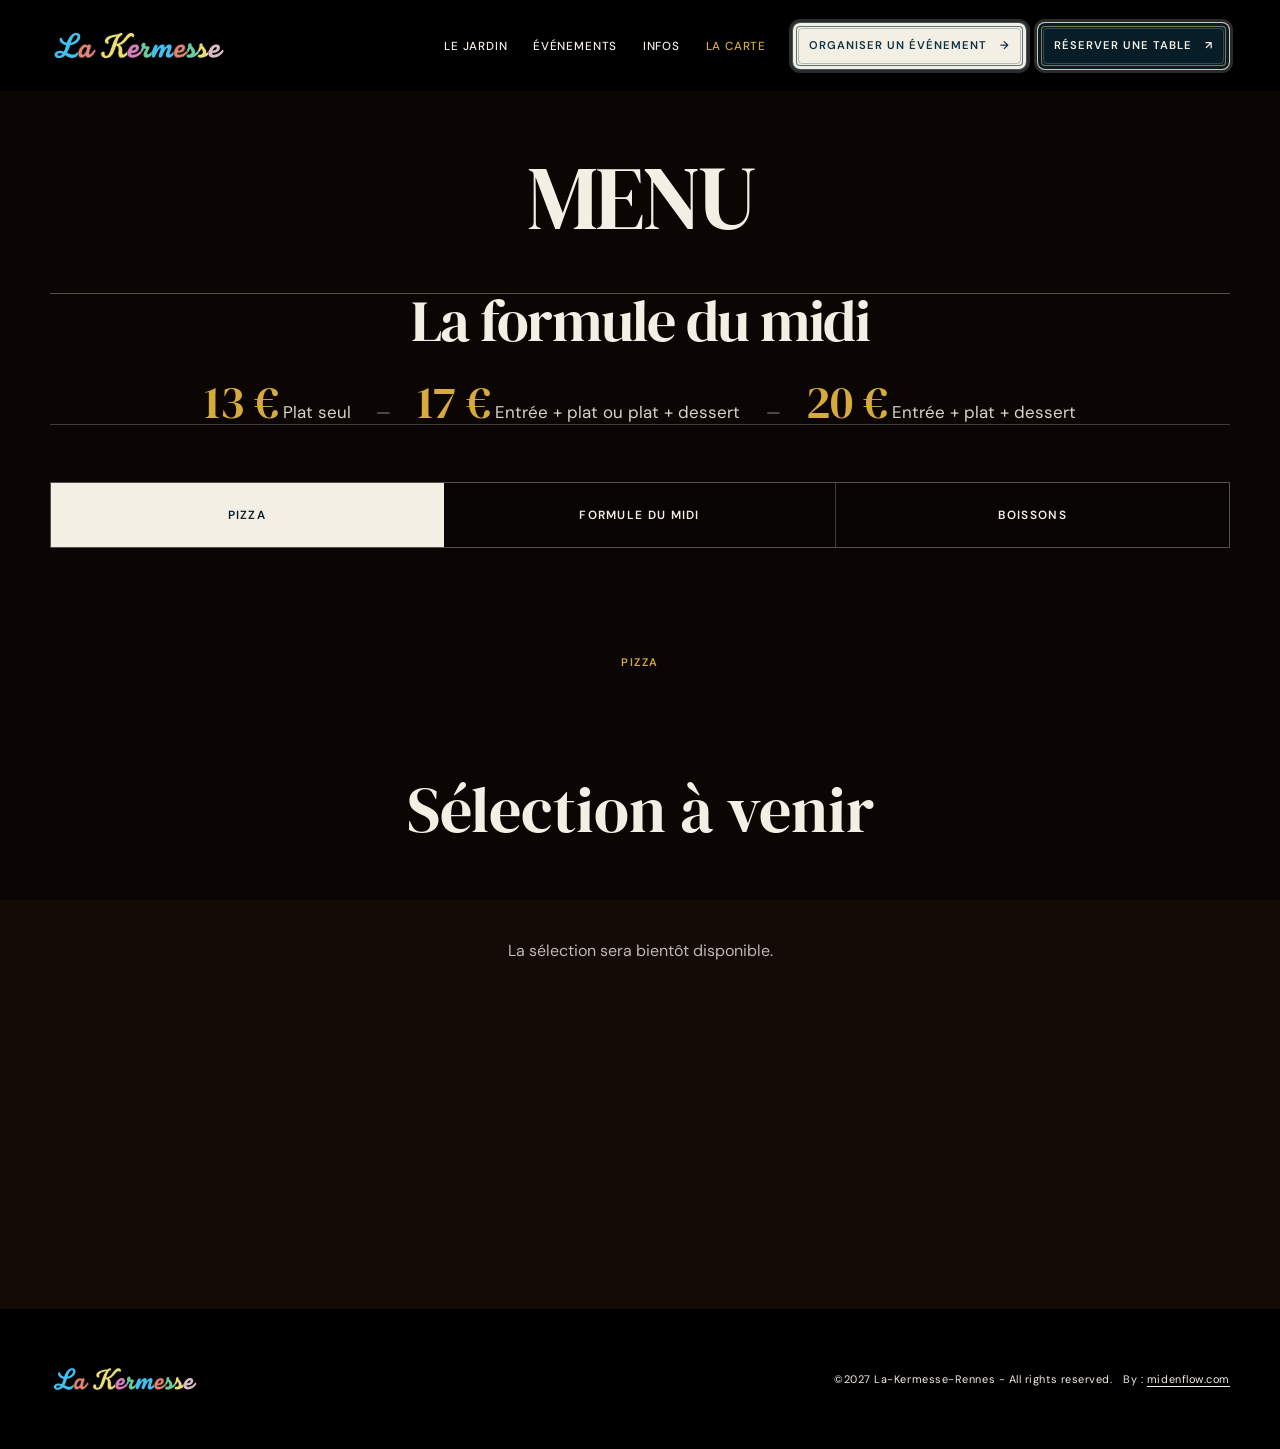
==== commit 00b6fe07: "feat: update shared navigation and menu" ====
--- a/carte.html
+++ b/carte.html
@@ -16,15 +16,17 @@
 <body class="carte-page">
   <a class="skip-link" href="#carte-catalogue">Aller à la carte</a>
   <header class="site-header" data-header>
-    <a class="brand" href="index.html" aria-label="La Kermesse — accueil"><img src="assets/images/la-kermesse-wordmark-transparent.png" alt="La Kermesse"></a>
+    <a class="brand" href="index.html" aria-label="La Kermesse — accueil"><img src="assets/images/la-kermesse-logo.svg" alt="La Kermesse"></a>
     <button class="menu-toggle" type="button" aria-expanded="false" aria-controls="site-menu"><span></span><span></span><span class="sr-only">Ouvrir le menu</span></button>
     <nav id="site-menu" class="site-nav" aria-label="Navigation principale">
-      <a href="index.html#histoire">La Kermesse</a>
       <a href="index.html#jardin">Le Jardin</a>
-      <a href="carte.html" aria-current="page">La Carte</a>
       <a href="index.html#evenements">Événements</a>
       <a href="index.html#infos">Infos</a>
-      <a class="button button--nav" href="reservation.html">Réserver <span aria-hidden="true">↗</span></a>
+      <a href="carte.html" aria-current="page">La Carte</a>
+      <div class="site-nav__actions">
+        <a class="button button--nav site-nav__event-button" href="reservation.html?mode=privatisation">Organiser un événement <span aria-hidden="true">→</span></a>
+        <a class="button button--nav" href="reservation.html">Réserver une table <span aria-hidden="true">↗</span></a>
+      </div>
     </nav>
   </header>
 
@@ -35,11 +37,11 @@
       <div class="carte-tabs-wrap">
         <div class="carte-tabs" role="tablist" aria-label="Catégories de la carte" data-carte-tabs></div>
       </div>
-      <div id="carte-panel" class="carte-panel" role="tabpanel" aria-labelledby="carte-tab-entrees" data-carte-panel></div>
+      <div id="carte-panel" class="carte-panel" role="tabpanel" aria-labelledby="carte-tab-pizza" data-carte-panel></div>
     </section>
   </main>
 
-  <footer class="site-footer"><div class="wrap"><a class="brand brand--footer" href="index.html" aria-label="La Kermesse — accueil"><img src="assets/images/la-kermesse-wordmark-transparent.png" alt="La Kermesse"></a><p>©2027 La-Kermesse-Rennes - All rights reserved. &nbsp; By : <a href="https://midenflow.com" target="_blank" rel="noopener">midenflow.com</a></p></div></footer>
+  <footer class="site-footer"><div class="wrap"><a class="brand brand--footer" href="index.html" aria-label="La Kermesse — accueil"><img src="assets/images/la-kermesse-logo.svg" alt="La Kermesse"></a><p>©2027 La-Kermesse-Rennes - All rights reserved. &nbsp; By : <a href="https://midenflow.com" target="_blank" rel="noopener">midenflow.com</a></p></div></footer>
   <script src="assets/data/menu-data.js"></script>
   <script src="assets/js/site.js"></script>
   <script src="assets/js/carte.js"></script>
--- a/assets/css/styles.css
+++ b/assets/css/styles.css
@@ -52,15 +52,21 @@
 .text-link:hover { opacity: .66; }
 .text-link--light { color: var(--cream); }
 
-.site-header { position: absolute; z-index: 10; top: 0; right: 0; left: 0; display: flex; align-items: center; justify-content: space-between; height: 5.7rem; padding: 0 max(1.5rem, calc((100vw - var(--wrap)) / 2)); background: #000; color: var(--cream); transition: background .25s, box-shadow .25s; }
+.site-header { position: absolute; z-index: 10; top: 0; right: 0; left: 0; display: flex; align-items: center; justify-content: space-between; height: 5.7rem; padding: 0 max(1.5rem, calc((100vw - var(--wrap)) / 2)); background: #000; color: var(--cream); transition: background .25s, box-shadow .25s, opacity .42s ease, transform .42s ease, visibility .42s; }
 .site-header.is-scrolled { position: fixed; background: #000; box-shadow: 0 1px 0 rgba(255, 255, 255, .1); backdrop-filter: blur(10px); }
+.site-header--home { visibility: hidden; opacity: 0; pointer-events: none; transform: translateY(-.75rem); }
+.site-header--home.is-scrolled { visibility: visible; opacity: 1; pointer-events: auto; transform: none; }
 .brand { display: block; width: 178px; height: 52px; overflow: hidden; }
-.brand img { width: 100%; height: 100%; object-fit: cover; object-position: center 52%; }
+.brand img { width: 100%; height: 100%; object-fit: contain; object-position: center; }
 .site-nav { display: flex; align-items: center; gap: 1.6rem; font-size: .73rem; font-weight: 500; letter-spacing: .07em; text-transform: uppercase; }
 .site-nav > a:not(.button) { transition: opacity .2s; }
 .site-nav > a:not(.button):hover { opacity: .65; }
 .site-nav > a[href="carte.html"] { color: var(--gold-glint); }
 .site-nav__actions { display: flex; align-items: center; gap: .65rem; }
+.site-nav__event-button { border-color: rgba(13, 52, 66, .82); background: var(--cream); box-shadow: inset 0 0 0 3px var(--cream), inset 0 0 0 4px rgba(13, 52, 66, .66), 0 0 0 3px rgba(244, 239, 228, .18); color: var(--petrol); }
+.site-nav__event-button::after { border-color: rgba(13, 52, 66, .28); }
+.site-nav__event-button:hover { background: #fffaf0; color: var(--petrol); box-shadow: inset 0 0 0 3px #fffaf0, inset 0 0 0 4px var(--petrol), 0 0 0 4px rgba(198, 165, 106, .36); }
+.site-nav__event-button:hover::after { border-color: rgba(13, 52, 66, .52); }
 .menu-toggle { display: none; padding: .7rem; border: 0; background: none; color: inherit; }
 .menu-toggle > span:not(.sr-only) { display: block; width: 1.65rem; height: 1px; margin: .38rem; background: currentColor; }
 
--- a/assets/css/carte.css
+++ b/assets/css/carte.css
@@ -13,7 +13,7 @@
 .carte-formula__prices p:not(:last-child)::after { content: "—"; margin-left: clamp(.85rem, 2vw, 2rem); color: rgba(244, 239, 228, .46); }
 .carte-catalogue { padding-top: clamp(2.2rem, 4.5vw, 4rem); }
 .carte-tabs-wrap { overflow-x: auto; padding-bottom: .35rem; scrollbar-width: thin; scrollbar-color: var(--gold) transparent; }
-.carte-tabs { display: grid; grid-template-columns: repeat(5, minmax(0, 1fr)); min-width: 43rem; border: 1px solid rgba(244, 239, 228, .32); }
+.carte-tabs { display: grid; grid-template-columns: repeat(3, minmax(0, 1fr)); min-width: 33rem; border: 1px solid rgba(244, 239, 228, .32); }
 .carte-tab { min-height: 4rem; padding: .85rem 1rem; border: 0; border-right: 1px solid rgba(244, 239, 228, .25); background: rgba(4, 3, 2, .22); color: var(--cream); cursor: pointer; font-size: .74rem; font-weight: 600; letter-spacing: .11em; text-transform: uppercase; transition: background .25s ease, color .25s ease; }
 .carte-tab:last-child { border-right: 0; }
 .carte-tab:hover, .carte-tab.is-active { background: var(--cream); color: var(--ink); }
@@ -34,6 +34,8 @@
 .carte-empty { display: grid; place-items: center; min-height: 24rem; text-align: center; }
 .carte-empty__title { margin: 0 0 .25rem; font-family: var(--serif); font-size: clamp(2.6rem, 5vw, 4rem); }
 .carte-empty__copy { margin: 0; color: rgba(244, 239, 228, .76); }
+.carte-formula-panel { display: grid; place-items: center; min-height: 24rem; padding: 2rem; text-align: center; }
+.carte-formula-panel__copy { max-width: 40rem; margin: 0; color: rgba(244, 239, 228, .9); font-family: var(--serif); font-size: clamp(1.7rem, 3.3vw, 3.35rem); line-height: 1.12; }
 .carte-load-error { margin: 4rem auto; text-align: center; }
 
 @media (max-width: 900px) {
@@ -59,6 +61,8 @@
   .carte-tabs { display: flex; min-width: max-content; }
   .carte-tab { min-width: 7.8rem; }
   .carte-panel { min-height: 0; padding-top: 2.7rem; }
+  .carte-formula-panel { min-height: 20rem; padding-inline: 0; }
+  .carte-formula-panel__copy { font-size: clamp(1.65rem, 8vw, 2.35rem); }
   .carte-grid { grid-template-columns: 1fr; gap: 2.4rem; max-width: 26rem; }
   .carte-card, .carte-grid[data-count="1"] .carte-card:first-child, .carte-grid[data-count="2"] .carte-card:first-child, .carte-grid[data-count="3"] .carte-card:nth-child(3), .carte-grid[data-count="4"] .carte-card:nth-child(4) { grid-column: 1; }
   .carte-card { grid-template-rows: clamp(13rem, 64vw, 17rem) auto; }
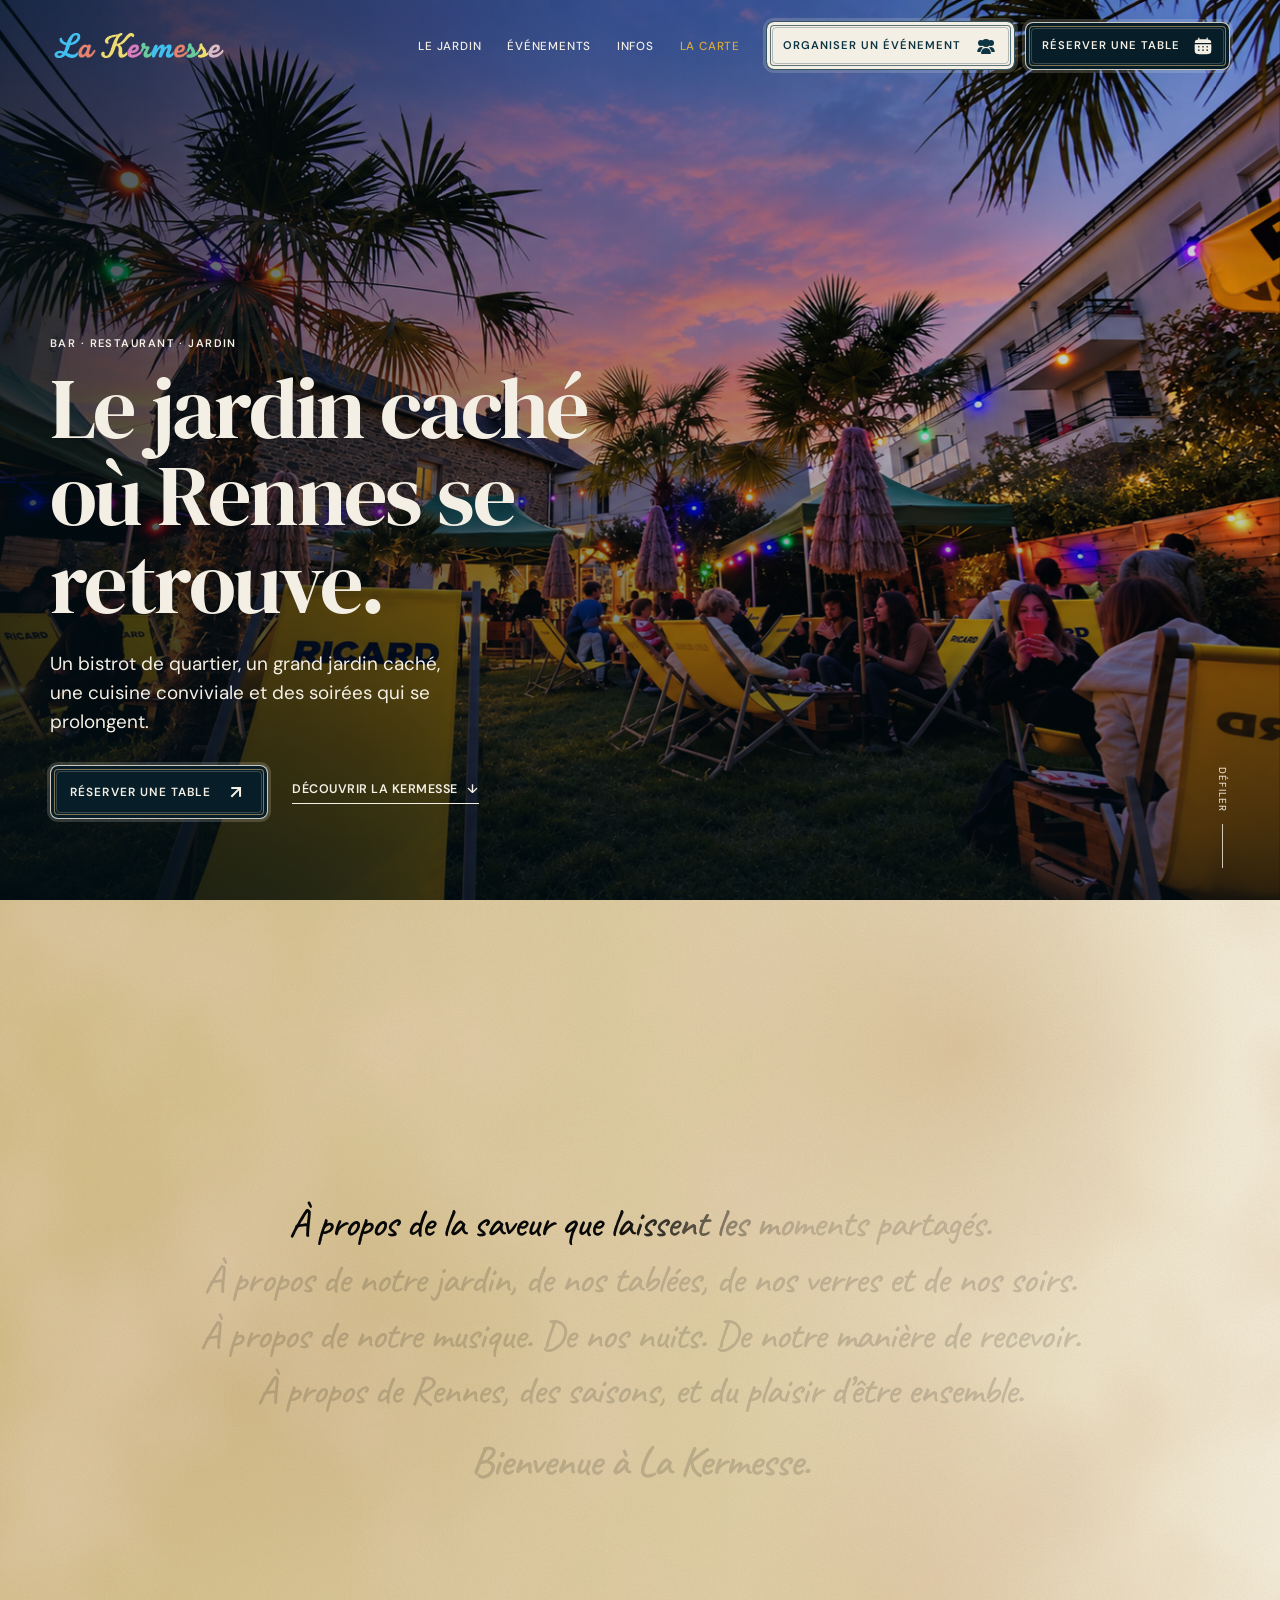
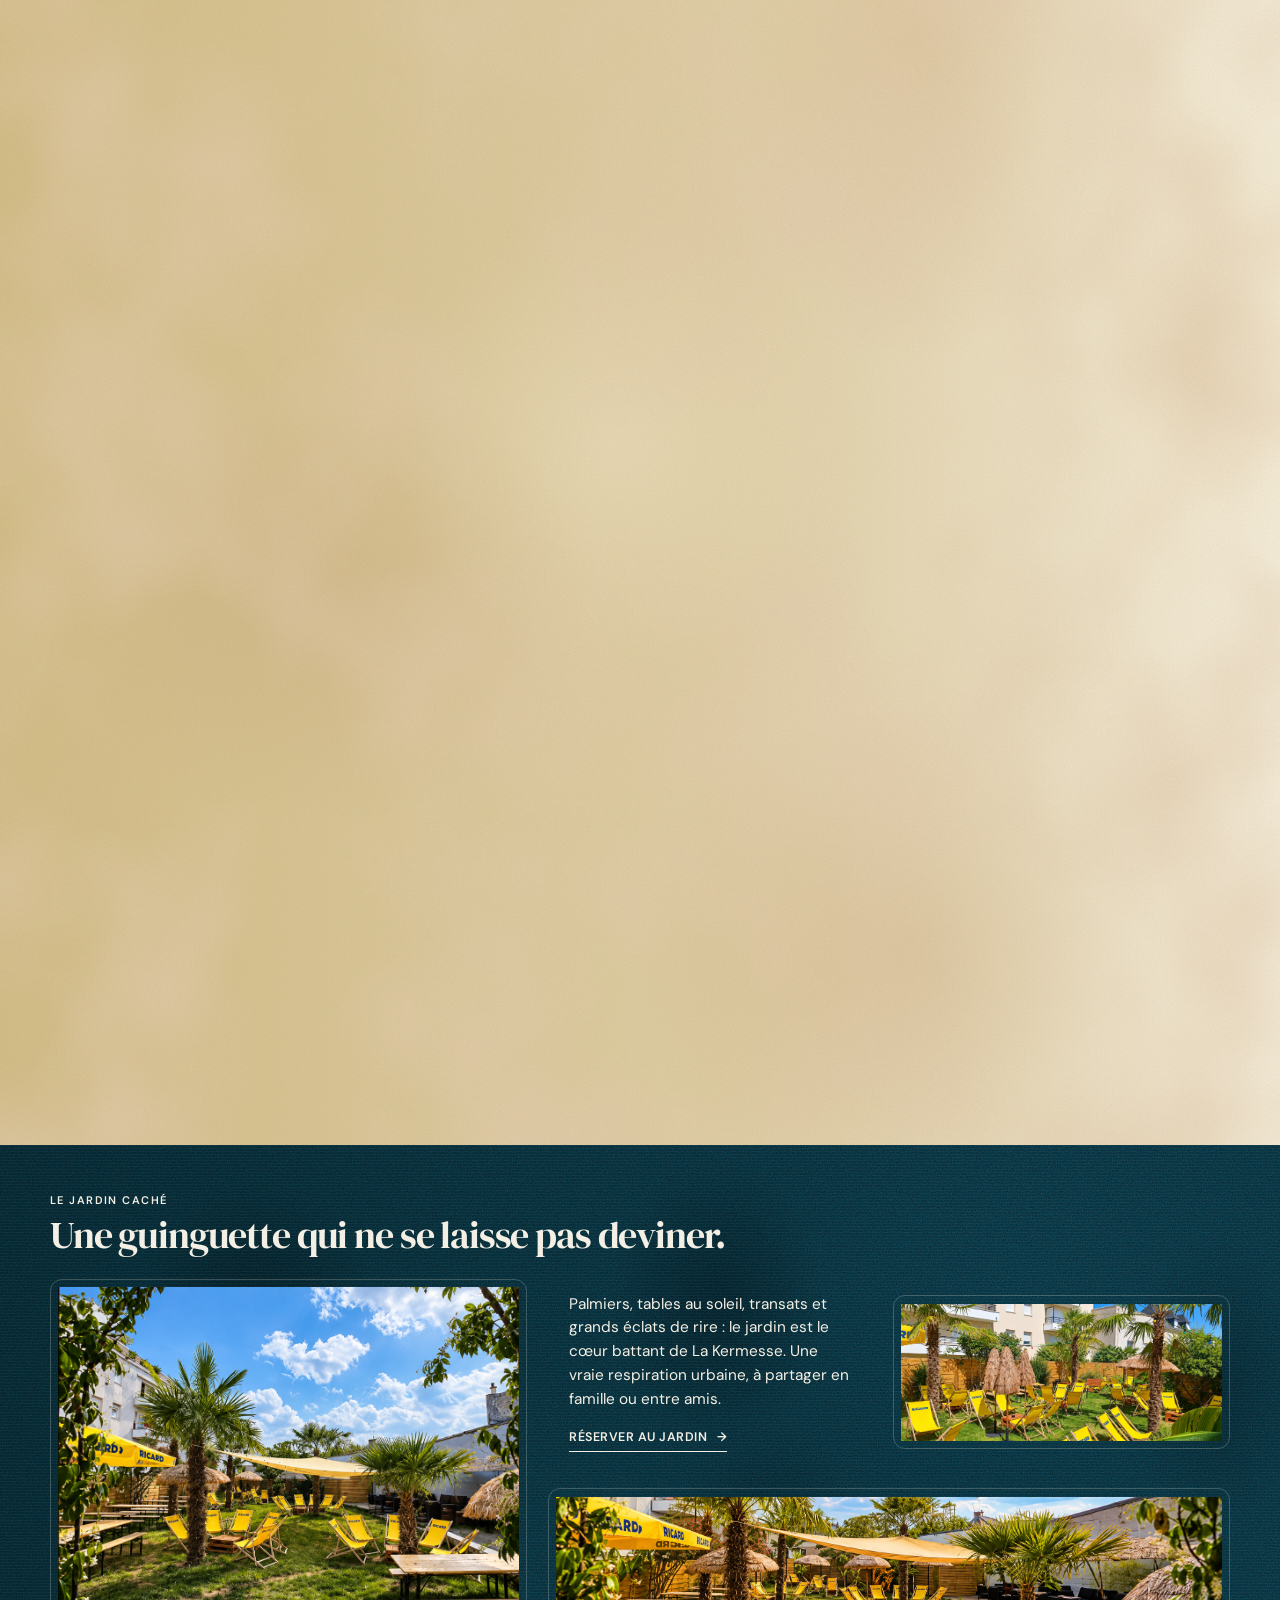
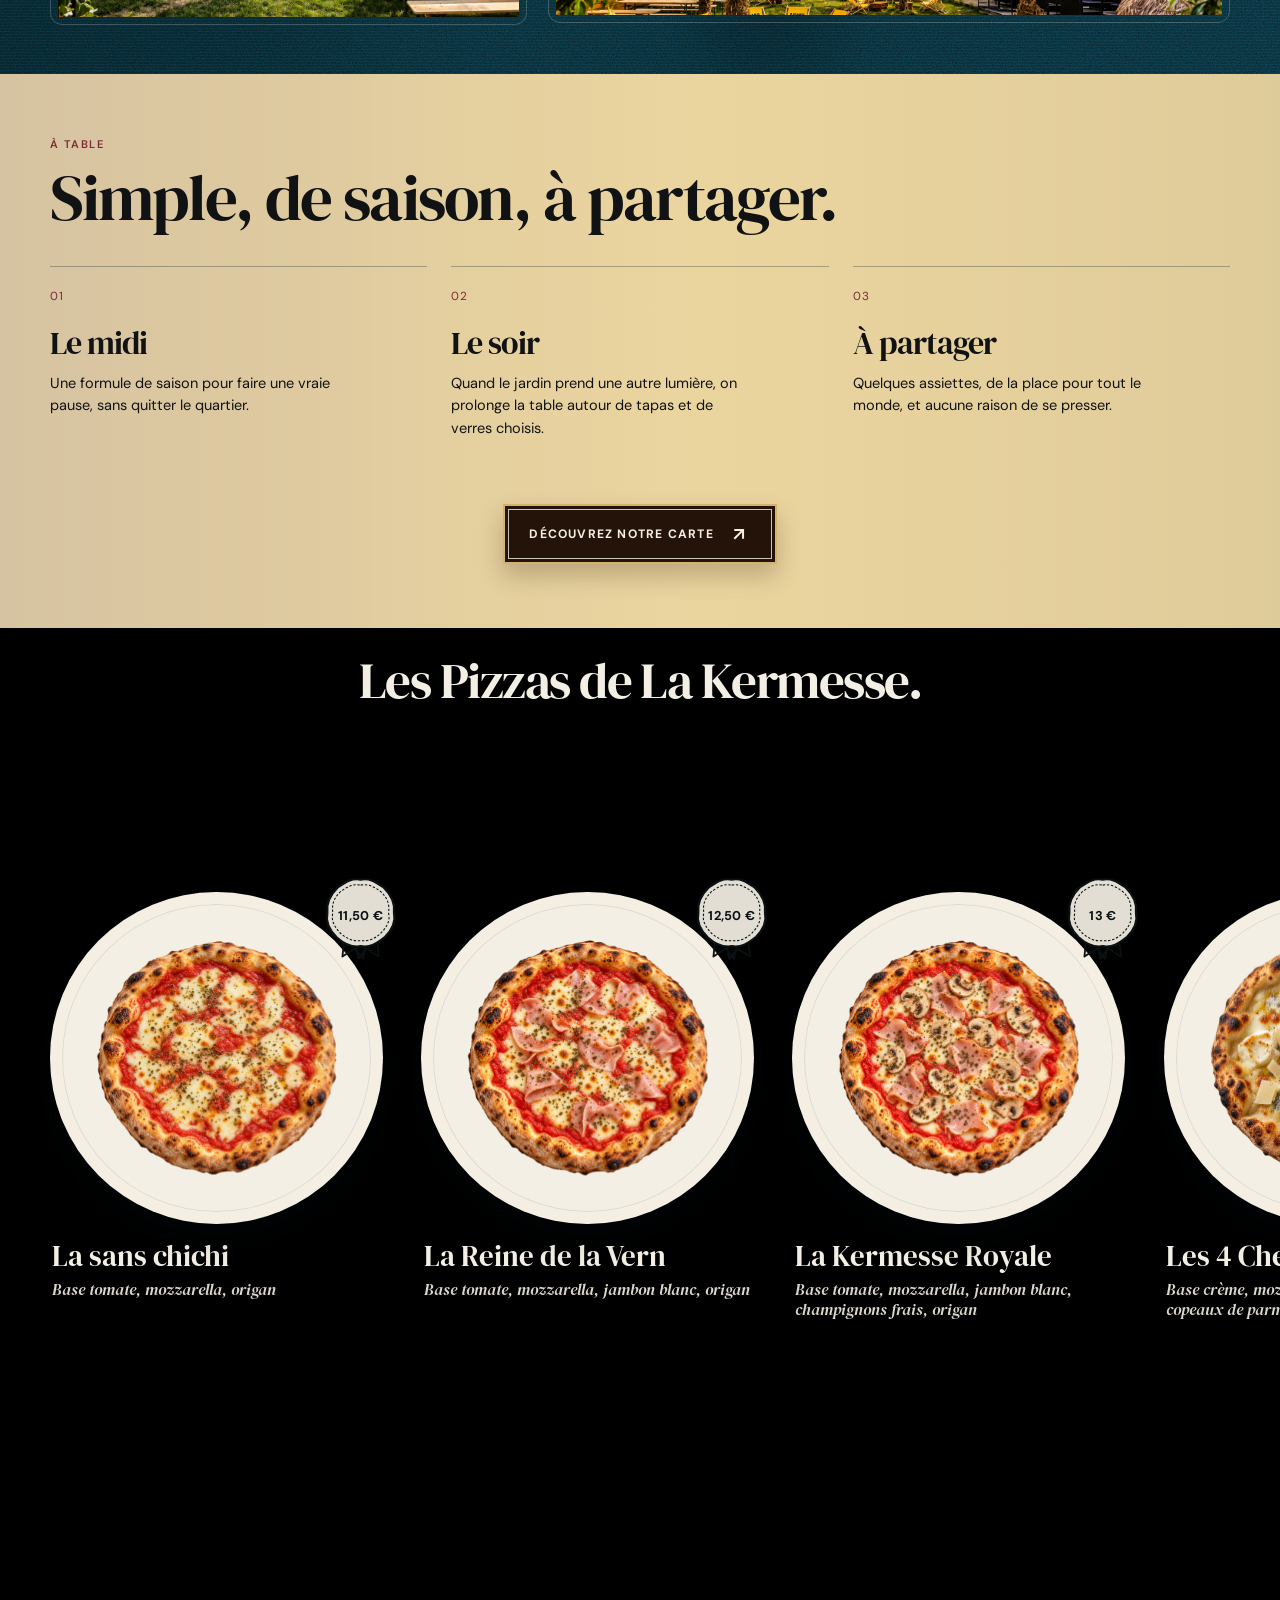
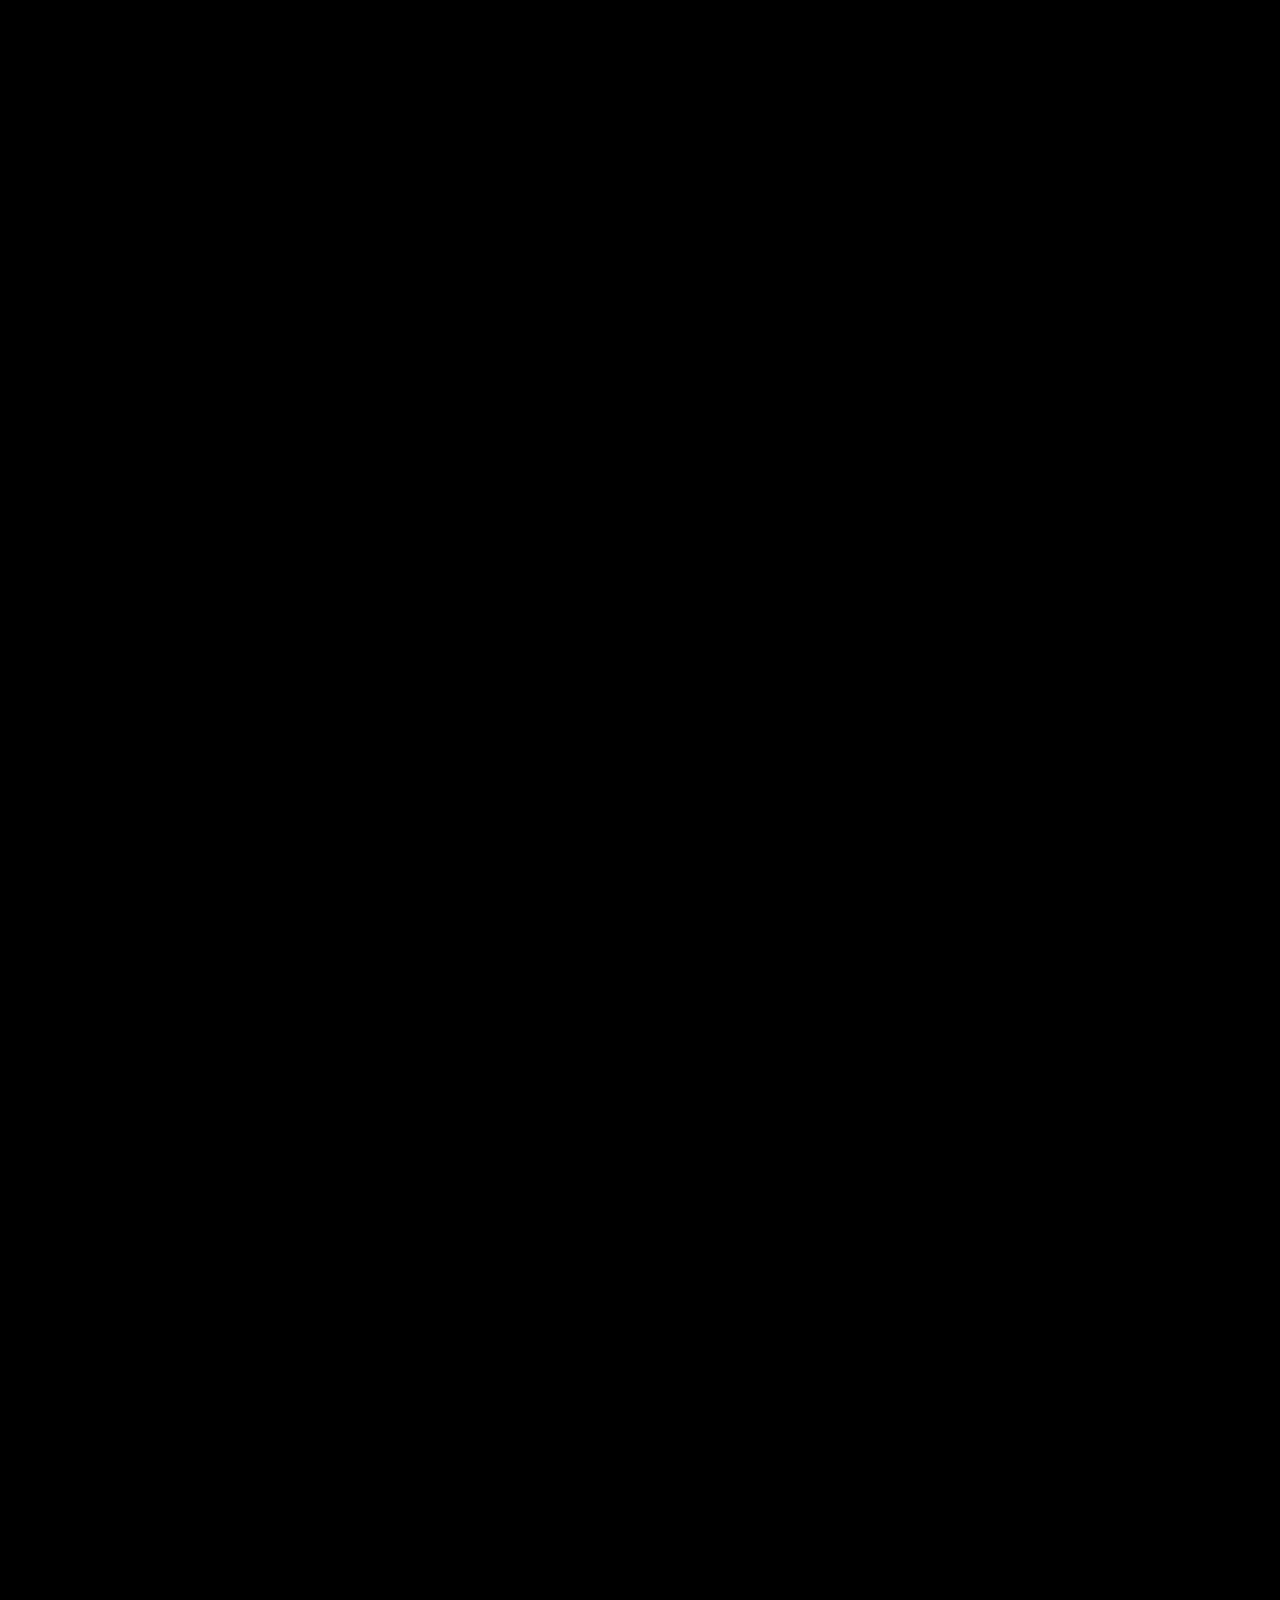
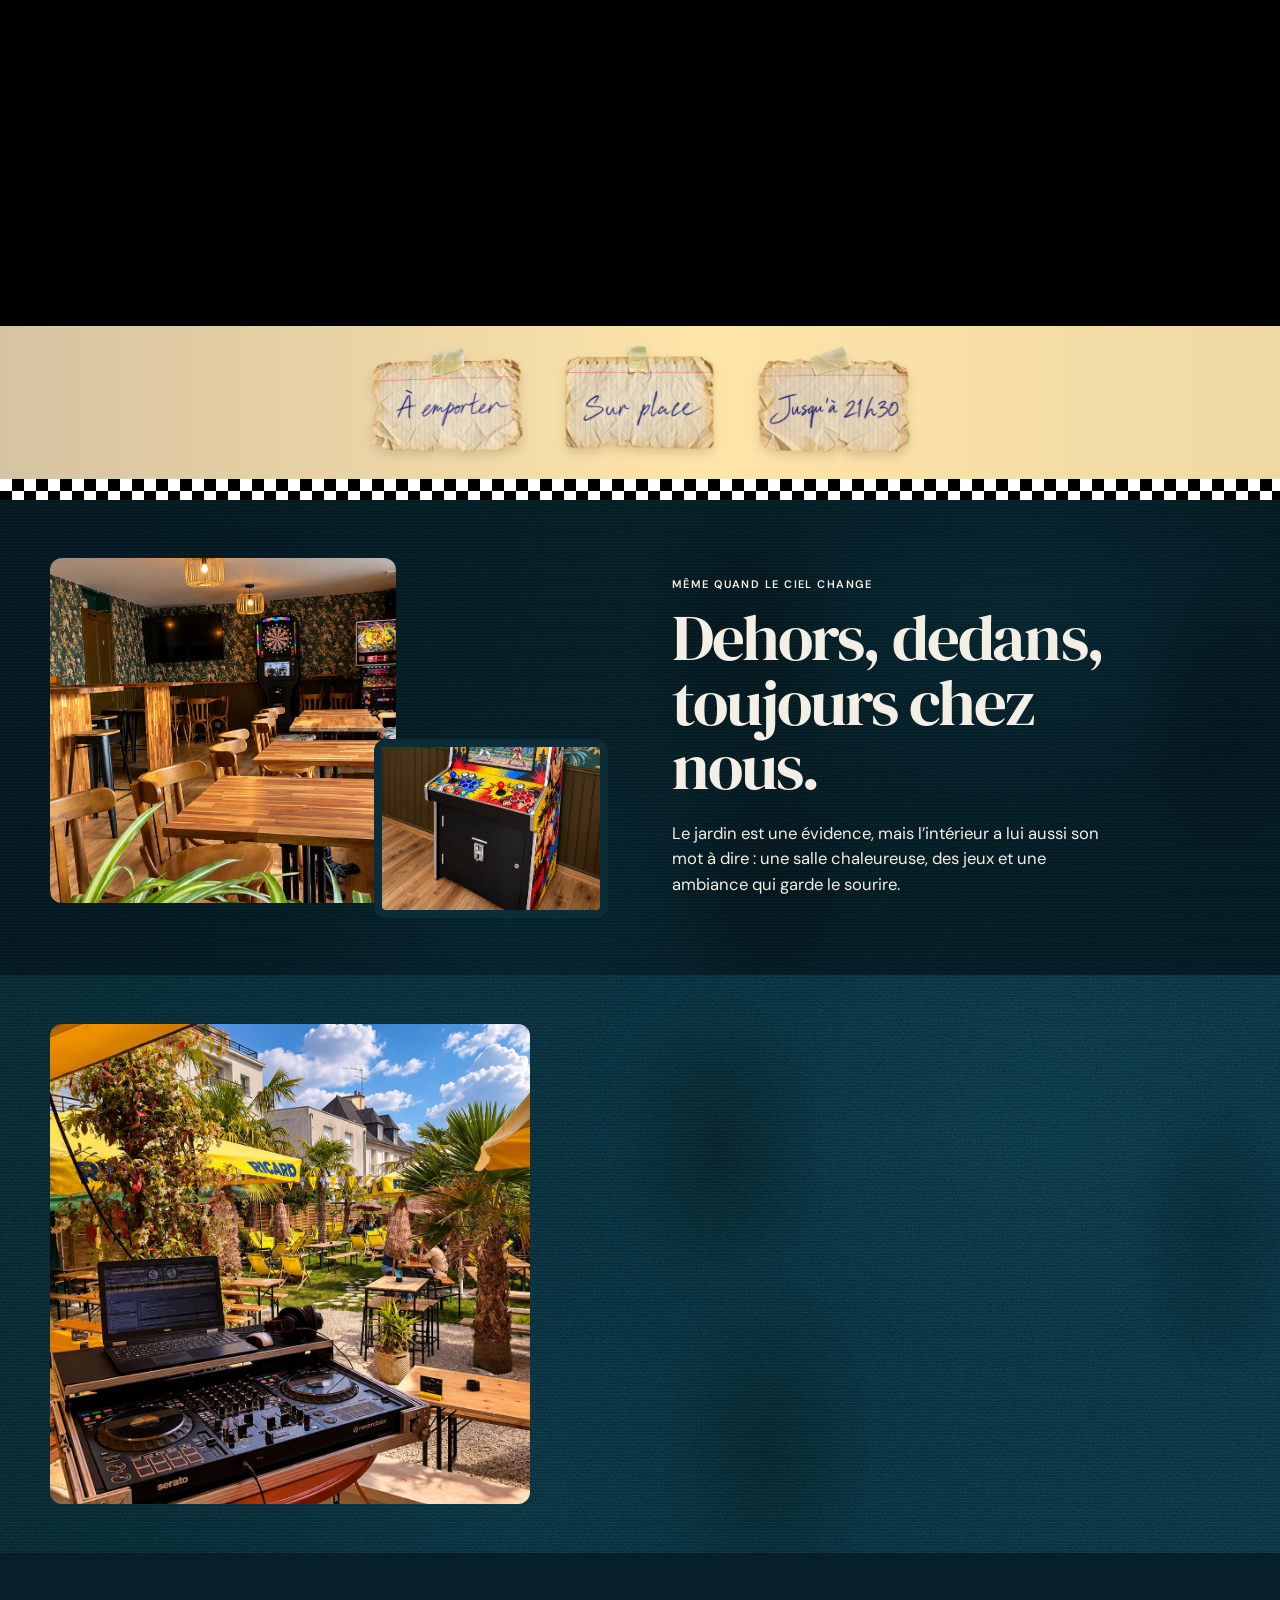
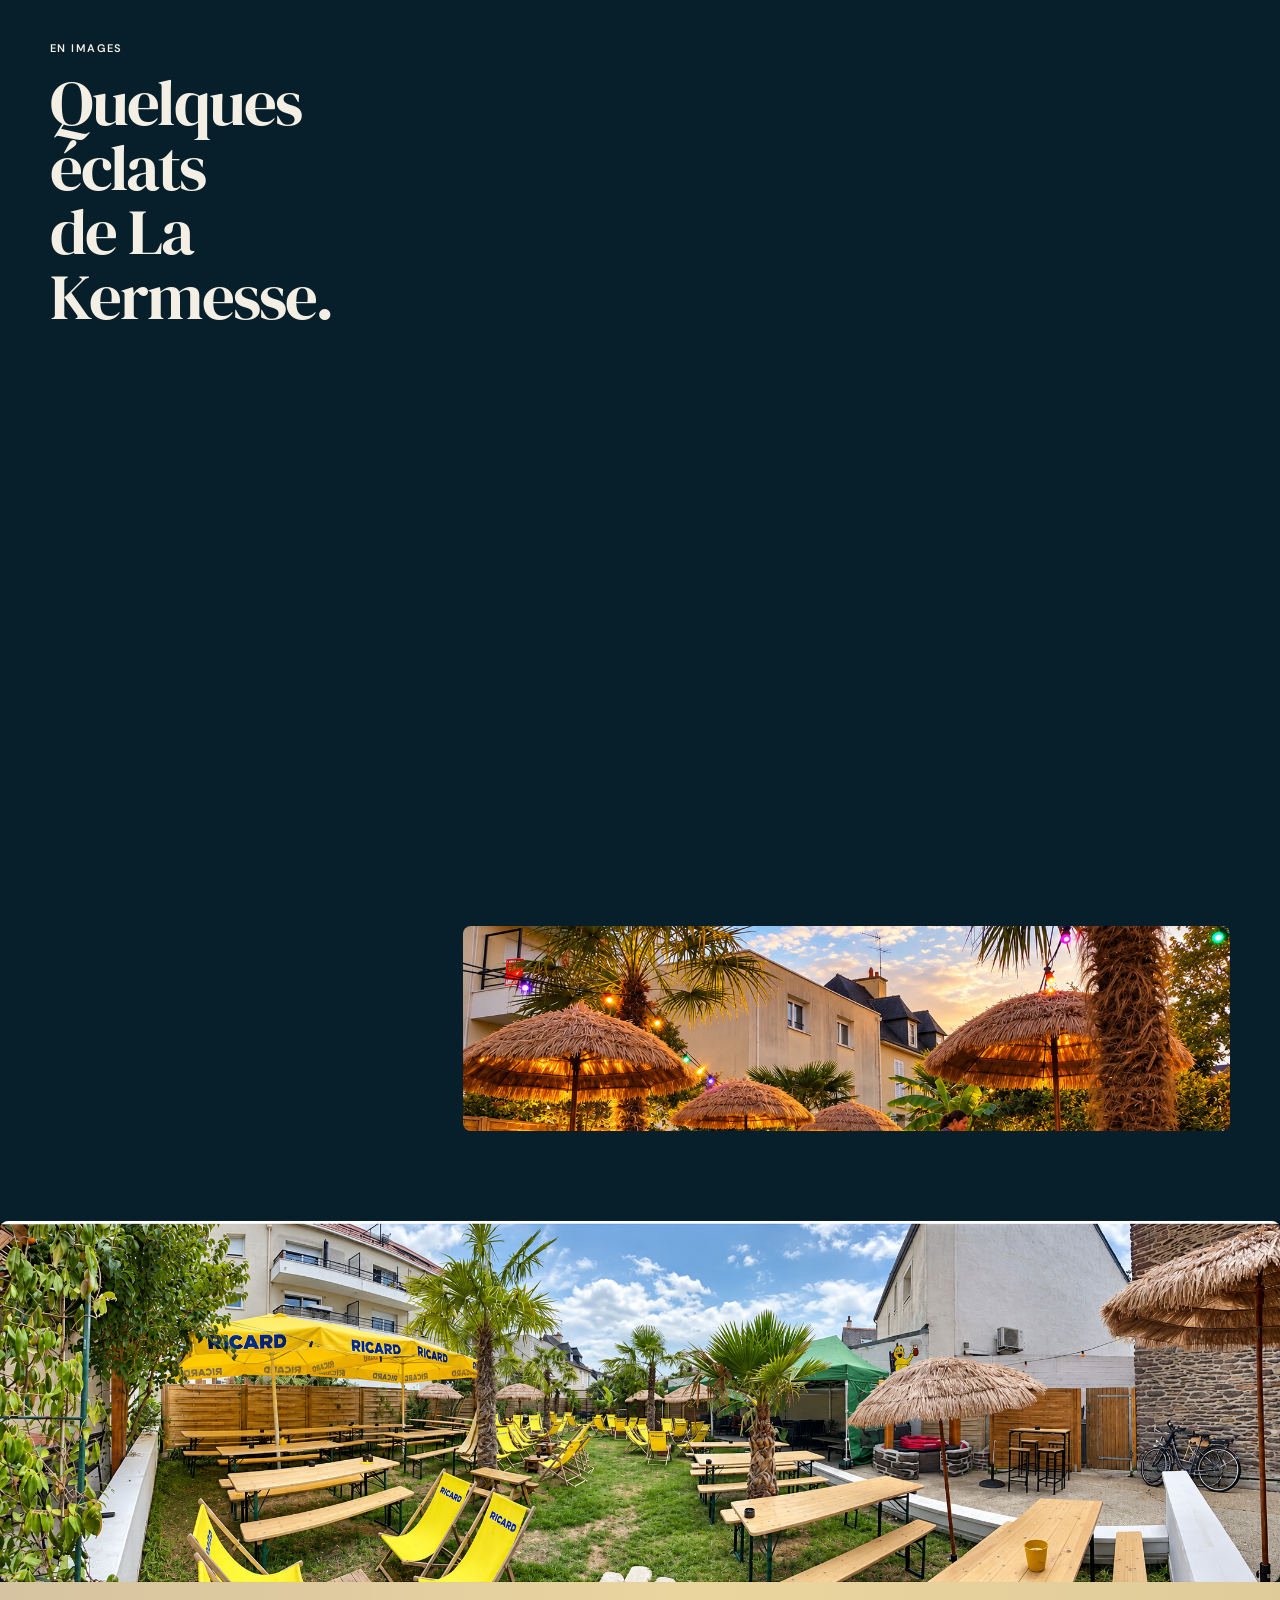
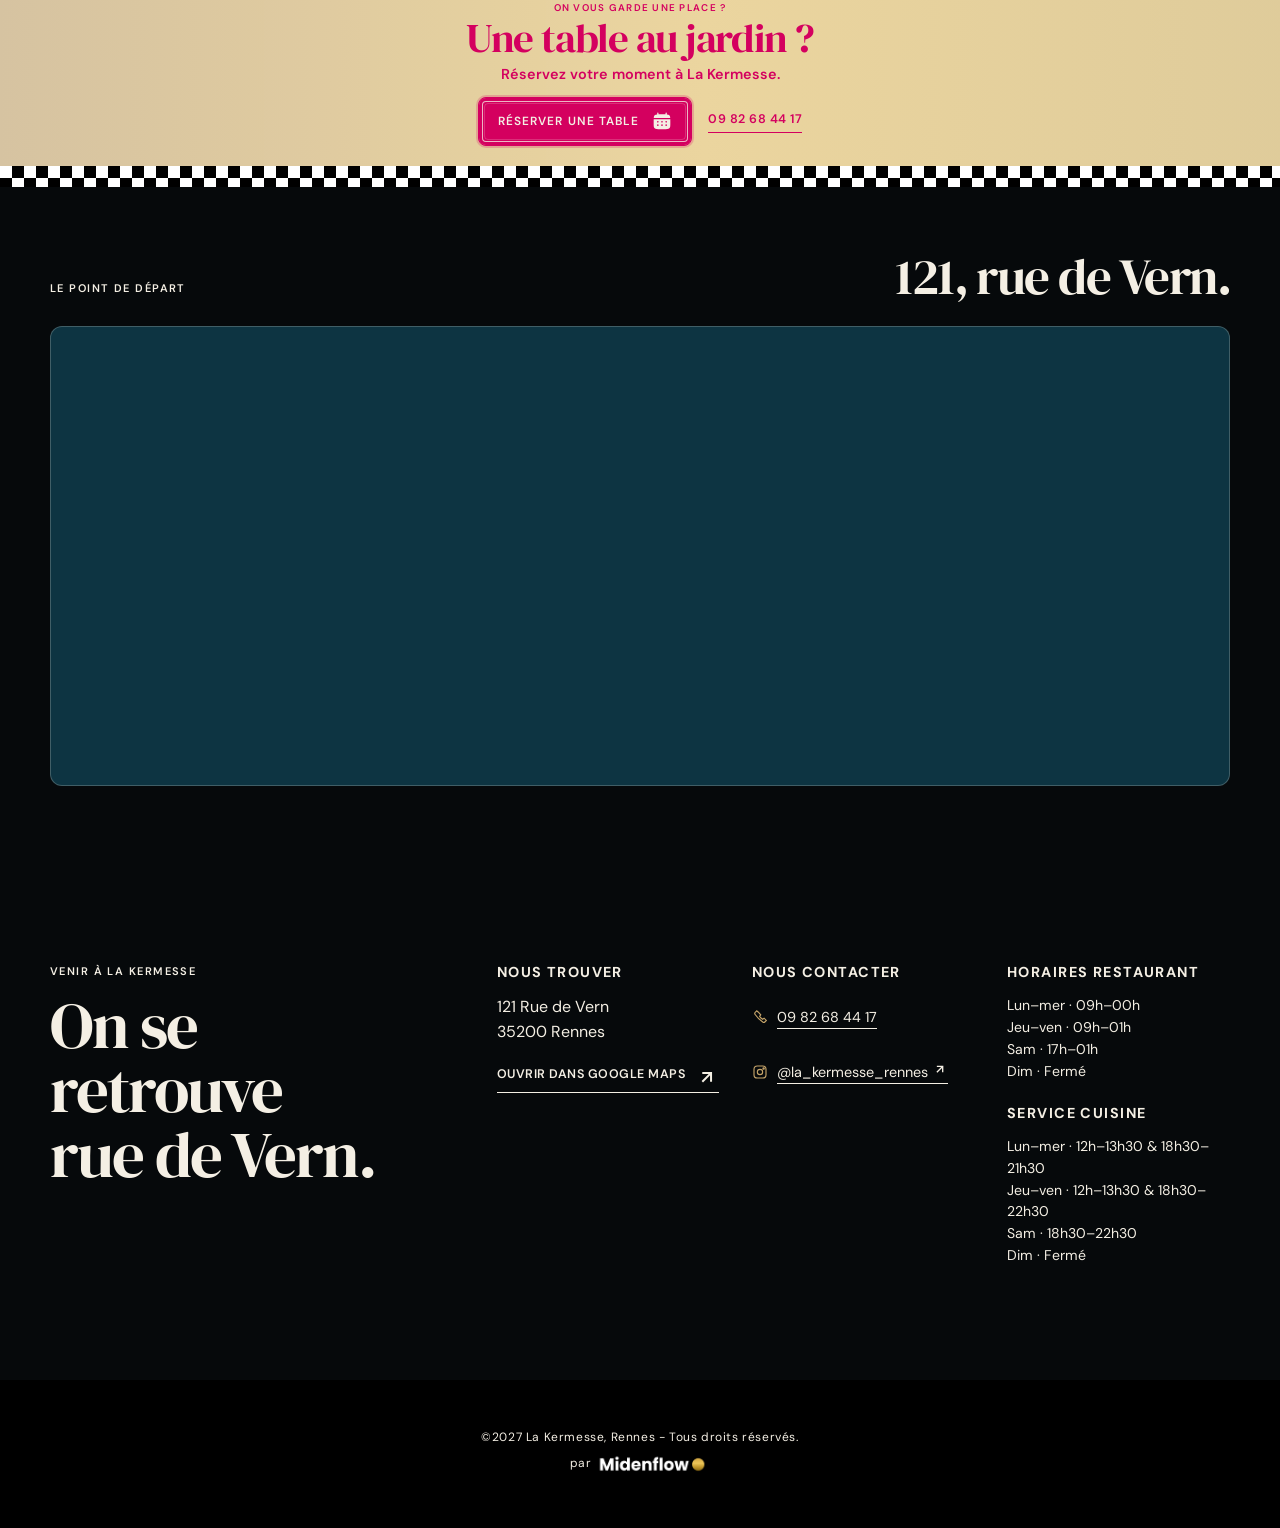
==== commit 122bd6cf: "fix: sync GitHub Pages preview with latest website" ====
--- a/carte.html
+++ b/carte.html
@@ -3,47 +3,1156 @@
 <head>
   <meta charset="utf-8">
   <meta name="viewport" content="width=device-width, initial-scale=1">
-  <title>La Carte | La Kermesse Rennes</title>
-  <meta name="description" content="La carte de La Kermesse à Rennes : déjeuner, pizzas et desserts au fil des saisons.">
-  <meta name="theme-color" content="#120b06">
-  <link rel="icon" type="image/png" href="assets/images/la-kermesse-wordmark-transparent.png">
+  <title>La Kermesse Rennes | Bar, Restaurant &amp; Jardin</title>
+  <meta name="description" content="La Kermesse, bar-restaurant et bar à tapas à Rennes : cuisine conviviale, grande terrasse et jardin caché au 121 Rue de Vern.">
+  <meta property="og:title" content="La Kermesse Rennes | Bar, Restaurant & Jardin">
+  <meta property="og:description" content="Un bistrot de quartier, un grand jardin caché et des soirées qui se prolongent.">
+  <meta property="og:type" content="website">
+  <meta property="og:image" content="assets/images/01_hero_sunset_people.png">
+  <meta name="theme-color" content="#06171f">
+  <link rel="icon" type="image/svg+xml" href="assets/images/la-kermesse-logo.svg">
   <link rel="preconnect" href="https://fonts.googleapis.com">
   <link rel="preconnect" href="https://fonts.gstatic.com" crossorigin>
   <link href="https://fonts.googleapis.com/css2?family=Caveat:wght@500;600;700&family=DM+Sans:opsz,wght@9..40,400;9..40,500;9..40,600&family=DM+Serif+Display:ital@0;1&display=swap" rel="stylesheet">
-  <link rel="stylesheet" href="assets/css/styles.css">
-  <link rel="stylesheet" href="assets/css/carte.css">
+
+  <style>
+:root {
+  --ink: #071e28;
+  --petrol: #0d3442;
+  --night: #06171f;
+  --cream: #f4efe4;
+  --sand: #dfd2bc;
+  --gold: #c6a56a;
+  --gold-glint: #d6aa3c;
+  --accent-pink: #d4005f;
+  --line: rgba(244, 239, 228, .22);
+  --radius-sm: 8px;
+  --radius-md: 12px;
+  --serif: "DM Serif Display", Georgia, serif;
+  --sans: "DM Sans", Arial, sans-serif;
+  --wrap: 1180px;
+}
+
+* { box-sizing: border-box; }
+html { scroll-behavior: smooth; }
+body { margin: 0; background: var(--night); color: var(--cream); font-family: var(--sans); font-size: 16px; line-height: 1.55; }
+img { display: block; max-width: 100%; }
+a { color: inherit; text-decoration: none; }
+button { font: inherit; }
+h1, h2, h3, h4, p { margin-top: 0; }
+h1, h2, h3 { font-family: var(--serif); font-weight: 400; line-height: .99; letter-spacing: -.03em; }
+h1 { font-size: clamp(3.8rem, 8.3vw, 8.1rem); }
+h2 { font-size: clamp(2.65rem, 5.1vw, 5rem); }
+h3 { font-size: 2rem; }
+
+.sr-only { position: absolute !important; width: 1px; height: 1px; padding: 0; margin: -1px; overflow: hidden; clip: rect(0, 0, 0, 0); white-space: nowrap; border: 0; }
+.skip-link { position: fixed; z-index: 100; top: 1rem; left: 1rem; padding: .6rem .9rem; background: var(--cream); color: var(--ink); transform: translateY(-200%); }
+.skip-link:focus { transform: none; }
+.wrap { width: min(calc(100% - 3rem), var(--wrap)); margin-inline: auto; }
+.section { padding: clamp(4.5rem, 7vw, 6.5rem) 0; }
+.eyebrow { margin: 0 0 .9rem; font-size: .69rem; font-weight: 600; line-height: 1.2; letter-spacing: .13em; text-transform: uppercase; }
+
+.button { position: relative; isolation: isolate; display: inline-flex; align-items: center; justify-content: center; gap: .8rem; min-height: 3.35rem; padding: .85rem 1.2rem; border: 1px solid rgba(244, 239, 228, .82); border-radius: var(--radius-sm); background: var(--ink); box-shadow: inset 0 0 0 3px var(--ink), inset 0 0 0 4px rgba(198, 165, 106, .66), 0 0 0 3px rgba(244, 239, 228, .18); color: var(--cream); font-size: .74rem; font-weight: 600; letter-spacing: .09em; text-align: center; text-transform: uppercase; transition: transform .25s ease, background .25s ease, box-shadow .25s ease, color .25s ease; }
+.button::after { content: ""; position: absolute; inset: 5px; border: 1px solid rgba(244, 239, 228, .2); border-radius: 4px; pointer-events: none; transition: inset .25s ease, border-color .25s ease; }
+.button:hover { background: #143f4e; color: var(--cream); box-shadow: inset 0 0 0 3px #143f4e, inset 0 0 0 4px var(--gold), 0 0 0 4px rgba(198, 165, 106, .36); transform: translateY(-2px); }
+.button:hover::after { inset: 3px; border-color: rgba(244, 239, 228, .55); }
+.button:focus-visible, .text-link:focus-visible, .info-link:focus-visible { outline: 2px solid var(--gold); outline-offset: 4px; }
+.button--cream { background: var(--cream); color: var(--ink); box-shadow: inset 0 0 0 3px var(--cream), inset 0 0 0 4px var(--gold), 0 0 0 3px rgba(244, 239, 228, .18); }
+.button--cream:hover { background: #fffaf0; color: var(--ink); }
+.button--nav { min-height: 3rem; padding: .7rem 1rem; font-size: .7rem; }
+.text-link { display: inline-flex; gap: .6rem; padding-bottom: .2rem; border-bottom: 1px solid currentColor; font-size: .78rem; font-weight: 600; letter-spacing: .04em; text-transform: uppercase; transition: opacity .2s; }
+.text-link:hover { opacity: .66; }
+.text-link--light { color: var(--cream); }
+
+/* ============================================
+   SITE HEADER — transparent on load, black on scroll
+   ============================================ */
+.site-header {
+  position: fixed;
+  z-index: 10;
+  top: 0;
+  right: 0;
+  left: 0;
+  display: flex;
+  align-items: center;
+  justify-content: space-between;
+  height: 5.7rem;
+  padding: 0 max(1.5rem, calc((100vw - var(--wrap)) / 2));
+  background: transparent;
+  color: var(--cream);
+  transition: box-shadow .45s cubic-bezier(.4, 0, .2, 1);
+}
+
+.site-header::before {
+  content: "";
+  position: absolute;
+  inset: 0;
+  z-index: -1;
+  background: #000;
+  opacity: 0;
+  pointer-events: none;
+  will-change: opacity;
+  transform: translateZ(0);
+  backface-visibility: hidden;
+  transition: opacity .45s cubic-bezier(.4, 0, .2, 1);
+}
+
+.site-header.is-scrolled::before { opacity: 1; }
+.site-header.is-scrolled { box-shadow: 0 1px 0 rgba(255, 255, 255, .08); }
+
+.brand { display: block; width: 178px; height: 52px; overflow: hidden; }
+.brand.site-nav__brand { display: none; }
+.brand img { width: 100%; height: 100%; object-fit: contain; object-position: center; }
+.site-nav { display: flex; align-items: center; gap: 1.6rem; font-size: .73rem; font-weight: 500; letter-spacing: .07em; text-transform: uppercase; }
+.site-nav > a:not(.button) { transition: opacity .2s; }
+.site-nav > a:not(.button):hover { opacity: .65; }
+.site-nav > a[href="carte.html"] { color: var(--gold-glint); }
+.site-nav__actions { display: flex; align-items: center; gap: .65rem; }
+.site-nav__event-button { border-color: rgba(13, 52, 66, .82); background: var(--cream); box-shadow: inset 0 0 0 3px var(--cream), inset 0 0 0 4px rgba(13, 52, 66, .66), 0 0 0 3px rgba(244, 239, 228, .18); color: var(--petrol); }
+.site-nav__event-button::after { border-color: rgba(13, 52, 66, .28); }
+.site-nav__event-button:hover { background: #fffaf0; color: var(--petrol); box-shadow: inset 0 0 0 3px #fffaf0, inset 0 0 0 4px var(--petrol), 0 0 0 4px rgba(198, 165, 106, .36); }
+.site-nav__event-button:hover::after { border-color: rgba(13, 52, 66, .52); }
+.menu-toggle { display: none; padding: .7rem; border: 0; background: none; color: inherit; }
+.menu-toggle > span:not(.sr-only) { display: block; width: 1.65rem; height: 1px; margin: .38rem; background: currentColor; }
+
+.hero { position: relative; display: grid; align-items: end; min-height: 100svh; overflow: hidden; background: var(--night); color: var(--cream); }
+.hero picture, .hero__image, .hero__veil { position: absolute; inset: 0; width: 100%; height: 100%; }
+.hero__image { object-fit: cover; object-position: center 52%; animation: hero-enter 1.6s ease-out both; }
+.hero__veil { background: linear-gradient(90deg, rgba(1, 14, 20, .76), rgba(1, 14, 20, .34) 46%, rgba(1, 14, 20, .16)), linear-gradient(0deg, rgba(1, 14, 20, .58), transparent 50%); }
+.hero__content { position: relative; z-index: 1; padding-bottom: clamp(4rem, 9vh, 7rem); }
+.hero__eyebrow { animation: rise .7s .25s both; }
+.hero h1 { max-width: 710px; margin-bottom: 1.35rem; font-size: clamp(3.5rem, 6.7vw, 6.7rem); line-height: 1.02; animation: rise .8s .34s both; }
+.hero__lede { max-width: 415px; margin-bottom: 1.8rem; font-size: clamp(1rem, 1.6vw, 1.18rem); animation: rise .8s .45s both; }
+.hero__actions { display: flex; align-items: center; gap: 1.5rem; animation: rise .8s .56s both; }
+.hero__scroll { position: absolute; right: max(1.5rem, calc((100vw - var(--wrap)) / 2)); bottom: 2rem; display: flex; align-items: center; gap: .7rem; margin: 0; font-size: .63rem; letter-spacing: .12em; writing-mode: vertical-rl; text-transform: uppercase; }
+.hero__scroll span { width: 1px; height: 44px; background: var(--cream); opacity: .8; }
+
+
+.story, .living, .gallery, .info, .map-section { width: 100%; padding-inline: max(1.5rem, calc((100vw - var(--wrap)) / 2)); }
+
+.story {
+  position: relative;
+  isolation: isolate;
+  min-height: 205svh;
+  padding-block: 0;
+  color: #e6d1a0;
+  background-color: #e0cfa6; /* fallback */
+  background-image:
+    /* darker tan blotches */
+    radial-gradient(ellipse 30% 20% at 75% 8%, rgba(205, 170, 125, 0.45), transparent 70%),
+    radial-gradient(ellipse 22% 25% at 72% 40%, rgba(210, 175, 130, 0.40), transparent 70%),
+    radial-gradient(ellipse 35% 18% at 22% 25%, rgba(200, 170, 125, 0.40), transparent 70%),
+    radial-gradient(ellipse 30% 20% at 70% 90%, rgba(205, 170, 125, 0.40), transparent 70%),
+    radial-gradient(ellipse 30% 18% at 25% 70%, rgba(200, 168, 122, 0.35), transparent 70%),
+    /* light cream highlights */
+    radial-gradient(ellipse 25% 18% at 48% 62%, rgba(240, 228, 198, 0.55), transparent 70%),
+    radial-gradient(ellipse 30% 22% at 95% 55%, rgba(240, 228, 198, 0.45), transparent 70%),
+    /* base: concentrated on the left, lighter on the right */
+    linear-gradient(to right, #d4bf8a 0%, #e0cfa6 55%, #f6efdd 100%);
+}
+
+/* soft cloudy mottling */
+.story::before {
+  content: "";
+  position: absolute;
+  inset: 0;
+  z-index: -1;
+  pointer-events: none;
+  opacity: 0.7;
+  background-size: 100% 100%;
+  background-image: url("data:image/svg+xml;utf8,<svg xmlns='http://www.w3.org/2000/svg' viewBox='0 0 1000 1200' preserveAspectRatio='none'><filter id='m' x='0' y='0' width='100%' height='100%'><feTurbulence type='fractalNoise' baseFrequency='0.006 0.006' numOctaves='3' seed='7'/><feColorMatrix values='0 0 0 0 0.78  0 0 0 0 0.62  0 0 0 0 0.44  2.4 0 0 0 -0.95'/></filter><rect width='100%' height='100%' filter='url(%23m)'/></svg>");
+}
+
+/* fine paper grain */
+.story::after {
+  content: "";
+  position: absolute;
+  inset: 0;
+  z-index: -1;
+  pointer-events: none;
+  opacity: 0.18;
+  mix-blend-mode: multiply;
+  background-image: url("data:image/svg+xml;utf8,<svg xmlns='http://www.w3.org/2000/svg' width='240' height='240'><filter id='g'><feTurbulence type='fractalNoise' baseFrequency='0.9' numOctaves='2' stitchTiles='stitch'/><feColorMatrix values='0 0 0 0 0.45  0 0 0 0 0.35  0 0 0 0 0.2  0 0 0 0.8 0'/></filter><rect width='100%' height='100%' filter='url(%23g)'/></svg>");
+}
+
+.story__sticky { position: sticky; top: 0; display: grid; align-items: center; min-height: 100svh; padding-block: clamp(4.5rem, 9vh, 7.5rem); }
+.story__lines { width: min(1120px, 82vw); margin-inline: auto; text-align: center; }
+.story__line { max-width: 100%; margin: 0 0 clamp(.42rem, 1vw, .82rem); color: #080808; font-family: "Caveat", cursive; font-size: clamp(2rem, 3.1vw, 3.9rem); font-weight: 500; letter-spacing: -.025em; line-height: 1.08; text-align: center; text-wrap: balance; }
+.story__char { opacity: .15; text-shadow: 0 .25px 0 rgba(0, 0, 0, .32); will-change: opacity; }
+.story__line--welcome { margin-top: clamp(1rem, 2.2vw, 1.7rem); font-size: clamp(2.1rem, 3.3vw, 4.05rem); font-weight: 600; }
+
+
+.garden {
+  position: relative;
+  isolation: isolate;
+  overflow: hidden;
+  color: var(--cream);
+  background-color: #0b4353; /* fallback */
+  background-image:
+    /* darker blotches (left and center) */
+    radial-gradient(ellipse 14% 45% at 20% 38%, rgba(2, 20, 28, 0.50), transparent 70%),
+    radial-gradient(ellipse 12% 40% at 56% 30%, rgba(2, 20, 28, 0.38), transparent 70%),
+    radial-gradient(ellipse 12% 45% at 60% 82%, rgba(2, 20, 28, 0.35), transparent 70%),
+    radial-gradient(ellipse 10% 40% at 95% 45%, rgba(2, 20, 28, 0.30), transparent 70%),
+    /* lighter petrol areas */
+    radial-gradient(ellipse 30% 60% at 80% 25%, rgba(20, 90, 112, 0.40), transparent 70%),
+    radial-gradient(ellipse 25% 60% at 38% 85%, rgba(20, 90, 112, 0.30), transparent 70%),
+    /* base: slightly darker left, lighter right */
+    linear-gradient(90deg, #093a49 0%, #0c4658 50%, #0e4c60 100%);
+}
+
+/* paper grain + speckles */
+.garden::before {
+  content: "";
+  position: absolute;
+  inset: 0;
+  z-index: -1;
+  pointer-events: none;
+  opacity: 0.6;
+  mix-blend-mode: overlay;
+  background-image: url("data:image/svg+xml;utf8,<svg xmlns='http://www.w3.org/2000/svg' width='300' height='300'><filter id='n'><feTurbulence type='fractalNoise' baseFrequency='0.8' numOctaves='3' stitchTiles='stitch'/><feColorMatrix values='0 0 0 0 0  0 0 0 0 0  0 0 0 0 0  0 0 0 0.95 0'/></filter><rect width='100%' height='100%' filter='url(%23n)'/></svg>");
+}
+
+/* faint horizontal paper fibers */
+.garden::after {
+  content: "";
+  position: absolute;
+  inset: 0;
+  z-index: -1;
+  pointer-events: none;
+  background-image: repeating-linear-gradient(
+    0deg,
+    rgba(255, 255, 255, 0.03) 0 1px,
+    transparent 1px 3px
+  );
+}
+
+.garden__intro { display: grid; grid-template-columns: 1fr 2fr; align-items: end; margin-bottom: 2.8rem; }
+.garden__intro h2 { max-width: 690px; margin: 0; }
+.garden__layout { display: grid; grid-template-columns: 1.06fr .72fr .75fr; grid-template-rows: auto auto; align-items: center; gap: 1.5rem; }
+.garden figure { margin: 0; }
+.image-frame { overflow: hidden; padding: .45rem; border: 1px solid var(--line); border-radius: var(--radius-md); }
+.image-frame img { width: 100%; height: 100%; object-fit: cover; }
+.garden__primary { grid-row: span 2; height: 590px; }
+.garden__primary img { object-position: center; }
+.garden__text { padding: 1rem 1.5rem 1rem 2rem; font-size: 1.04rem; }
+.garden__text p { margin-bottom: 1.6rem; }
+.garden__secondary { height: 230px; }
+.garden__tertiary { grid-column: 2 / 4; height: 240px; }
+
+.table-section { position: relative; padding-top: clamp(3.75rem, 5vw, 4.75rem); padding-bottom: 0; background: linear-gradient(to right, #d6c3a1 0%, #ffe6aaeb 55%
+55%, #f0daa4ed 100%); color: #111213; }
+.table-section .eyebrow { color: #7e2a34; }
+.table-section__top { display: block; }
+.table-section h2 { margin-bottom: 0; white-space: nowrap; }
+.moments { display: grid; grid-template-columns: repeat(3, 1fr); gap: 1.5rem; margin-top: clamp(1.8rem, 2.8vw, 2.5rem); }
+.moment { padding-top: 1rem; border-top: 1px solid rgba(7, 30, 40, .3); }
+.moment > span { color: #7e2a34; font-size: .73rem; letter-spacing: .09em; }
+.moment h3 { margin: 1.3rem 0 .8rem; font-size: 2rem; }
+.moment p { max-width: 290px; margin-bottom: 0; font-size: .91rem; }
+.table-section__cta { display: flex; justify-content: center; padding-block: clamp(2.75rem, 5vw, 4.5rem); }
+.menu-link-button { display: inline-flex; align-items: center; justify-content: center; gap: .8rem; min-height: 3.7rem; padding: .85rem 1.55rem; border: 2px solid rgba(240, 201, 119, .88); outline: 1px solid rgba(244, 239, 228, .8); outline-offset: -6px; background-color: #241309; box-shadow: 0 12px 24px rgba(52, 28, 9, .24); color: var(--cream); font-size: .76rem; font-weight: 700; letter-spacing: .1em; text-align: center; text-transform: uppercase; transition: transform .2s ease, box-shadow .2s ease, background-color .2s ease; }
+.menu-link-button:hover { transform: translateY(-2px); box-shadow: 0 16px 28px rgba(52, 28, 9, .32); }
+.menu-link-button:focus-visible { outline: 3px solid #7e2a34; outline-offset: 4px; }
+.menu-link-button span { font-size: 1.05em; }
+.pizza-showcase { --pizza-background: #000; --pizza-foreground: var(--cream); position: relative; margin-top: 0; overflow: clip; background: var(--pizza-background); color: var(--pizza-foreground); }
+.pizza-showcase__sticky { padding: clamp(2.25rem, 5vw, 4.75rem) 0; }
+.pizza-showcase__header { position: relative; min-height: 7.5rem; margin-bottom: clamp(.75rem, 1.6vw, 1.5rem); text-align: center; }
+.pizza-showcase__header h3 { width: 100%; margin: 0; font-size: clamp(2.35rem, 4vw, 4.4rem); line-height: 1; white-space: nowrap; }
+.pizza-showcase__viewport { width: 100%; overflow-x: clip; overflow-y: visible; }
+.pizza-showcase__track { display: grid; grid-template-columns: repeat(3, minmax(0, 1fr)); gap: clamp(1.2rem, 2.6vw, 2.3rem); width: min(calc(100% - 3rem), var(--wrap)); margin: 0 auto; }
+.pizza-card { min-width: 0; }
+.pizza-card__disc { position: relative; display: grid; place-items: center; width: 100%; aspect-ratio: 1; overflow: visible; border: clamp(7px, 1vw, 12px) solid rgba(244, 239, 228, .9); border-radius: 50%; background: var(--cream); box-shadow: inset 0 0 0 1px rgba(7, 30, 40, .1), 0 16px 30px rgba(4, 20, 28, .18); }
+.pizza-card__image { display: block; width: 78%; height: 78%; object-fit: contain; transform-origin: center; will-change: transform; }
+.pizza-card__copy { padding: 1.1rem .15rem 0; }
+.pizza-card__name { margin: 0; color: currentColor; font-family: var(--serif); font-size: clamp(1.7rem, 2.3vw, 2.55rem); font-weight: 400; line-height: .98; }
+.pizza-card__ingredients { min-height: 3.2em; margin: .55rem 0 0; color: currentColor; font-family: var(--serif); font-size: .98rem; font-style: italic; line-height: 1.28; opacity: .9; }
+.pizza-card__price-badge { position: absolute; z-index: 2; top: clamp(-2rem, -2.3vw, -1.15rem); right: clamp(-2rem, -2.3vw, -1.15rem); display: grid; place-items: center; width: clamp(4rem, 6.2vw, 5.5rem); aspect-ratio: 100 / 112; color: #0b1113; font-family: var(--sans); font-size: clamp(.65rem, 1vw, .88rem); font-weight: 700; letter-spacing: .02em; line-height: 1; white-space: nowrap; }
+.pizza-card__price-mark { position: absolute; inset: 0; width: 100%; height: 100%; overflow: visible; }
+.pizza-card__ribbon { fill: rgba(12, 17, 19, .1); stroke: #0b1113; stroke-linejoin: round; stroke-width: 2.25; }
+.pizza-card__seal { fill: rgba(244, 239, 228, .93); stroke: #0b1113; stroke-linejoin: round; stroke-width: 2.8; }
+.pizza-card__seal-line { fill: none; stroke: #0b1113; stroke-dasharray: 3 2.2; stroke-linejoin: round; stroke-width: 1.35; }
+.pizza-card__price-text { position: relative; z-index: 1; transform: translateY(-.15rem); }
+.pizza-showcase.is-enhanced { padding: 0; }
+.pizza-showcase.is-enhanced .pizza-showcase__sticky { position: sticky; top: var(--pizza-sticky-offset, 5.7rem); display: flex; flex-direction: column; height: calc(100svh - var(--pizza-sticky-offset, 5.7rem)); min-height: 0; padding: clamp(1.2rem, 3vh, 2.25rem) 0; overflow: visible; }
+.pizza-showcase.is-enhanced .pizza-showcase__header { flex: 0 0 auto; }
+.pizza-showcase.is-enhanced .pizza-showcase__viewport { flex: 1 1 auto; min-height: 0; display: flex; align-items: center; padding-block: clamp(2rem, 5vh, 3.6rem) clamp(1.25rem, 3vh, 2.4rem); }
+.pizza-showcase.is-enhanced .pizza-showcase__track { display: flex; align-items: flex-start; gap: clamp(2rem, 3vw, 3.5rem); width: max-content; max-width: none; margin: 0; padding-inline: max(1.5rem, calc((100vw - var(--wrap)) / 2)); }
+.pizza-showcase.is-enhanced .pizza-card { flex: 0 0 clamp(18.5rem, 26vw, 27rem); }
+.pizza-showcase.is-enhanced .pizza-card__disc { width: min(100%, min(44vh, 26vw)); margin-inline: auto; }
+.pizza-info-band { width: 100%; overflow: hidden; background: linear-gradient(to right, #d6c3a1 0%, #ffe6aaeb 55% 55%, #f0daa4ed 100%); }
+.pizza-info-band__papers { display: flex; align-items: center; justify-content: center; gap: clamp(1.4rem, 3vw, 2.85rem); height: clamp(9.4rem, 12vw, 11.5rem); padding: .6rem max(1.5rem, calc((100vw - var(--wrap)) / 2)); perspective: 800px; }
+.pizza-info-band__paper { display: block; width: clamp(9.7rem, 11.5vw, 11.15rem); height: auto; transform-origin: 50% 8%; transform-style: preserve-3d; will-change: transform; filter: drop-shadow(0 5px 5px rgba(31, 24, 14, .14)); }
+.pizza-info-band__paper--takeaway { animation: paper-breeze-takeaway 6.2s cubic-bezier(.45, .05, .55, .95) infinite; }
+.pizza-info-band__paper--dine-in { animation: paper-breeze-dine-in 6.9s -1.1s cubic-bezier(.45, .05, .55, .95) infinite; }
+.pizza-info-band__paper--hours { animation: paper-breeze-hours 5.8s -2s cubic-bezier(.45, .05, .55, .95) infinite; }
+.pizza-info-band__checker { height: clamp(1.15rem, 1.65vw, 1.6rem); background-color: #fff; background-image: conic-gradient(#000 25%, #fff 0 50%, #000 0 75%, #fff 0); background-position: 0 0; background-size: 24px 24px; animation: checker-drift-left 6.5s linear infinite; }
+
+.living {
+  position: relative;
+  isolation: isolate;
+  display: grid;
+  grid-template-columns: 1fr 1fr;
+  align-items: center;
+  gap: clamp(2.75rem, 5vw, 4.5rem);
+  padding-block: clamp(3.25rem, 4.5vw, 4.5rem);
+  overflow: hidden;
+  color: var(--cream);
+  background-color: #061f2a; /* fallback */
+  background-image:
+    /* darker blotches */
+    radial-gradient(ellipse 14% 50% at 20% 40%, rgba(0, 0, 0, 0.35), transparent 70%),
+    radial-gradient(ellipse 12% 45% at 58% 30%, rgba(0, 0, 0, 0.25), transparent 70%),
+    radial-gradient(ellipse 12% 45% at 60% 80%, rgba(0, 0, 0, 0.25), transparent 70%),
+    radial-gradient(ellipse 10% 45% at 95% 45%, rgba(0, 0, 0, 0.22), transparent 70%),
+    /* slightly lighter petrol areas */
+    radial-gradient(ellipse 30% 60% at 80% 25%, rgba(11, 67, 83, 0.40), transparent 70%),
+    radial-gradient(ellipse 25% 60% at 40% 85%, rgba(11, 67, 83, 0.30), transparent 70%),
+    /* base */
+    linear-gradient(90deg, #04202b 0%, #062833 50%, #05232f 100%);
+}
+
+/* paper grain + speckles */
+.living::before {
+  content: "";
+  position: absolute;
+  inset: 0;
+  z-index: -1;
+  pointer-events: none;
+  opacity: 0.55;
+  mix-blend-mode: overlay;
+  background-image: url("data:image/svg+xml;utf8,<svg xmlns='http://www.w3.org/2000/svg' width='300' height='300'><filter id='n'><feTurbulence type='fractalNoise' baseFrequency='0.8' numOctaves='3' stitchTiles='stitch'/><feColorMatrix values='0 0 0 0 0  0 0 0 0 0  0 0 0 0 0  0 0 0 0.9 0'/></filter><rect width='100%' height='100%' filter='url(%23n)'/></svg>");
+}
+
+/* faint horizontal paper fibers */
+.living::after {
+  content: "";
+  position: absolute;
+  inset: 0;
+  z-index: -1;
+  pointer-events: none;
+  background-image: repeating-linear-gradient(
+    0deg,
+    rgba(255, 255, 255, 0.025) 0 1px,
+    transparent 1px 3px
+  );
+}
+
+.living__images { position: relative; z-index: 1; min-height: clamp(22.5rem, 28vw, 25rem); }
+.living__images figure { position: absolute; margin: 0; overflow: hidden; border-radius: var(--radius-md); }
+.living__images figure:first-child { top: 0; left: 0; width: 62%; height: clamp(21rem, 27vw, 24rem); }
+.living__images figure:last-child { right: 0; bottom: 0; width: 42%; height: clamp(10.75rem, 14vw, 12rem); border: 8px solid #0a2d38; }
+.living__images img { width: 100%; height: 100%; object-fit: cover; }
+.living__images figure:first-child img { object-position: center; }
+.living__images figure:last-child img { object-position: bottom; }
+.living__copy { position: relative; z-index: 1; max-width: 440px; }
+.living__copy h2 { margin-bottom: 1.35rem; }
+.living__copy > p:last-child { margin-bottom: 0; font-size: 1.04rem; }
+
+.events { position: relative; padding-block: clamp(3.25rem, 4.5vw, 4.5rem); overflow: hidden; background-color: #0b4353; color: var(--cream); }
+.events__inner { display: grid; grid-template-columns: minmax(0, 1fr) minmax(0, 1fr); align-items: center; gap: clamp(2.5rem, 4vw, 4rem); }
+.events__image { width: min(100%, 30rem); aspect-ratio: 1 / 1; overflow: hidden; border-radius: var(--radius-md); }
+.events__image img { width: 100%; height: 100%; object-fit: cover; object-position: center 46%; }
+.events__content { align-self: center; max-width: 520px; }
+.events__content h2 { max-width: 11ch; margin-bottom: 1.1rem; font-size: clamp(3rem, 4.2vw, 5rem); line-height: .95; }
+.events__content > p { max-width: 500px; margin-bottom: 1.55rem; font-size: 1.02rem; }
+.events__actions { display: flex; align-items: stretch; gap: .8rem; }
+.events__actions .button { flex: 1 1 0; min-width: 0; padding-inline: .85rem; }
+.events .button { border-color: rgba(244, 239, 228, .82); background: var(--ink); box-shadow: inset 0 0 0 3px var(--ink), inset 0 0 0 4px rgba(198, 165, 106, .66), 0 0 0 3px rgba(244, 239, 228, .18); color: var(--cream); }
+.events .button--cream { background: var(--cream); color: var(--ink); box-shadow: inset 0 0 0 3px var(--cream), inset 0 0 0 4px var(--gold), 0 0 0 3px rgba(244, 239, 228, .18); }
+.events .button::after { border-color: rgba(244, 239, 228, .2); }
+.events .button:hover { background: #143f4e; box-shadow: inset 0 0 0 3px #143f4e, inset 0 0 0 4px var(--gold), 0 0 0 4px rgba(198, 165, 106, .36); color: var(--cream); }
+.events .button--cream:hover { background: #fffaf0; color: var(--ink); }
+.events .button:hover::after { border-color: rgba(244, 239, 228, .55); }
+.events__private-button { overflow: visible; }
+.events__private-tracer { position: absolute; z-index: 2; inset: -3px; width: calc(100% + 6px); height: calc(100% + 6px); overflow: visible; pointer-events: none; }
+.events__private-tracer rect { fill: none; stroke: var(--gold-glint); stroke-width: 1.4; stroke-linecap: round; stroke-dasharray: 17 83; stroke-dashoffset: 0; filter: drop-shadow(0 0 2px rgba(214, 170, 60, .45)); animation: gold-trace 4.3s linear infinite; }
+.events__private-button:hover .events__private-tracer rect { stroke: #ffe4a0; filter: drop-shadow(0 0 3px rgba(214, 170, 60, .65)); }
+
+.pano { width: min(100%, 1680px); aspect-ratio: 2160 / 609; margin: 0 auto; overflow: hidden; border-radius: var(--radius-sm); background: #000; }
+.pano img { width: 100%; height: 100%; object-fit: cover; object-position: center 44.5%; }
+.gallery { position: relative; display: grid; grid-template-columns: 1fr 2.2fr; gap: 4rem; background-color: #061f2a; color: var(--cream); }
+.gallery__heading { position: sticky; top: 8rem; align-self: start; }
+.gallery__heading h2 { margin-bottom: 0; }
+.gallery__grid { display: grid; grid-template-columns: repeat(2, 1fr); grid-auto-rows: 205px; gap: 1rem; }
+.gallery__item { margin: 0; overflow: hidden; border-radius: var(--radius-sm); background: #061f2a; }
+.gallery__item img { width: 100%; height: 100%; object-fit: cover; transition: transform .6s ease, filter .6s; }
+.gallery__item:hover img { transform: scale(1.035); filter: brightness(1.06); }
+.gallery__item--tall { grid-row: span 2; }
+.gallery__item--wide { grid-column: span 2; }
+.gallery__item:nth-child(2) img { object-position: center 45%; }
+
+.reserve-band { position: relative; overflow: hidden; padding: 0; background: linear-gradient(to right, #d6c3a1 0%, #ffe6aaeb 55% 55%, #f0daa4ed 100%); color: var(--accent-pink); }
+.reserve-band__inner { position: relative; z-index: 1; display: grid; place-items: center; min-height: clamp(10.5rem, 13vw, 12.5rem); padding-block: 1.25rem; text-align: center; }
+.reserve-band__inner .eyebrow { margin-bottom: .28rem; color: var(--accent-pink); font-size: .61rem; }
+.reserve-band__inner h2 { margin: 0 0 .28rem; color: var(--accent-pink); font-size: clamp(2rem, 3.2vw, 3.25rem); }
+.reserve-band__inner > p:not(.eyebrow) { margin-bottom: .72rem; color: var(--accent-pink); font-size: .9rem; font-weight: 600; }
+.reserve-band__inner > div { display: flex; align-items: center; justify-content: center; gap: 1rem; }
+.reserve-band .button { min-height: 2.7rem; border-color: var(--accent-pink); background: var(--accent-pink); box-shadow: inset 0 0 0 3px var(--accent-pink), inset 0 0 0 4px rgba(244, 239, 228, .76), 0 0 0 2px rgba(212, 0, 95, .22); color: var(--cream); }
+.reserve-band .button:hover { background: #af0050; box-shadow: inset 0 0 0 3px #af0050, inset 0 0 0 4px rgba(244, 239, 228, .82), 0 0 0 3px rgba(212, 0, 95, .22); }
+.reserve-band .text-link--light { color: var(--accent-pink); }
+.reserve-band__checker { position: relative; z-index: 1; height: clamp(1.15rem, 1.65vw, 1.6rem); background-color: #fff; background-image: conic-gradient(#000 25%, #fff 0 50%, #000 0 75%, #fff 0); background-position: 0 0; background-size: 24px 24px; animation: checker-drift-left 6.5s linear infinite; }
+
+.info { position: relative; overflow: hidden; display: grid; grid-template-columns: .85fr 1.7fr; gap: 5rem; background: #06090b; color: var(--cream); }
+.info__intro h2 { margin-bottom: 0; }
+.info__details { display: grid; grid-template-columns: repeat(3, 1fr); gap: 2rem; }
+.info h3 { margin-bottom: 1rem; color: var(--cream); font-family: var(--sans); font-size: .9rem; font-weight: 700; letter-spacing: .1em; text-transform: uppercase; }
+.info address { margin-bottom: 1rem; font-style: normal; }
+.info-link { display: block; margin-bottom: .7rem; font-size: .9rem; text-decoration: underline; text-decoration-thickness: 1px; text-underline-offset: 4px; }
+.info-link--icon { display: flex; align-items: center; gap: .55rem; min-height: 2.75rem; text-decoration: none; }
+.info-link--icon span { border-bottom: 1px solid currentColor; }
+.info-link--icon svg { width: 1rem; height: 1rem; flex: 0 0 1rem; fill: none; stroke: var(--gold); stroke-width: 1.7; }
+.hours h3 + p { margin-bottom: 1.45rem; }
+.hours p { margin: 0; font-size: .88rem; }
+.map-section { position: relative; overflow: hidden; padding-top: 0; padding-bottom: clamp(4.5rem, 7vw, 6.5rem); background: #06090b; color: var(--cream); }
+.map-section__head { display: flex; align-items: end; justify-content: space-between; margin-bottom: 1.5rem; }
+.map-section__head .eyebrow { margin-bottom: .4rem; }
+.map-section__head h2 { margin: 0; font-size: clamp(2.3rem, 4vw, 4rem); }
+.map-frame { height: 460px; overflow: hidden; border: 1px solid rgba(244, 239, 228, .22); border-radius: var(--radius-md); background: var(--petrol); }
+.map-frame iframe { width: 100%; height: 100%; border: 0; filter: saturate(.75) contrast(.95); }
+
+/* ============================================
+   SITE FOOTER — two centered lines: © then "par [logo]"
+   ============================================ */
+.site-footer { padding: 3rem 0; background: #000; color: var(--cream); text-align: center; }
+.site-footer .wrap { display: flex; flex-direction: column; align-items: center; justify-content: center; text-align: center; }
+.site-footer__line, .site-footer__credit { margin: 0; font-size: .75rem; letter-spacing: .05em; line-height: 1.6; }
+.site-footer__credit { display: inline-flex; align-items: center; justify-content: center;}
+.site-footer__logo { display: inline-flex; align-items: center; text-decoration: none; }
+.site-footer__logo img { height: 33px; width: auto; display: block; }
+
+.reveal { opacity: 0; transform: translateY(20px); transition: opacity .7s ease, transform .7s ease; }
+.reveal.is-visible { opacity: 1; transform: none; }
+@keyframes hero-enter { from { opacity: 0; transform: scale(1.035); } to { opacity: 1; transform: scale(1); } }
+@keyframes rise { from { opacity: 0; transform: translateY(18px); } to { opacity: 1; transform: none; } }
+@keyframes gold-trace { to { stroke-dashoffset: -100; } }
+@keyframes checker-drift-left { to { background-position: -24px 0; } }
+@keyframes paper-breeze-takeaway {
+  0%, 100% { transform: translate3d(0, 0, 0) rotateZ(-2.1deg) rotateX(0deg) rotateY(0deg); }
+  27% { transform: translate3d(1px, 1px, 0) rotateZ(-1.35deg) rotateX(.7deg) rotateY(.35deg); }
+  55% { transform: translate3d(-1px, 0, 0) rotateZ(-2.65deg) rotateX(-.35deg) rotateY(-.45deg); }
+  78% { transform: translate3d(1px, 1px, 0) rotateZ(-1.6deg) rotateX(.4deg) rotateY(.2deg); }
+}
+@keyframes paper-breeze-dine-in {
+  0%, 100% { transform: translate3d(0, 0, 0) rotateZ(1.45deg) rotateX(.1deg) rotateY(0deg); }
+  27% { transform: translate3d(-1px, 1px, 0) rotateZ(.65deg) rotateX(1.1deg) rotateY(-.45deg); }
+  55% { transform: translate3d(1px, 0, 0) rotateZ(2.45deg) rotateX(-.5deg) rotateY(.5deg); }
+  78% { transform: translate3d(-1px, 1px, 0) rotateZ(1deg) rotateX(.65deg) rotateY(-.25deg); }
+}
+@keyframes paper-breeze-hours {
+  0%, 100% { transform: translate3d(0, 0, 0) rotateZ(-1.15deg) rotateX(0deg) rotateY(0deg); }
+  27% { transform: translate3d(1px, 1px, 0) rotateZ(-.35deg) rotateX(.55deg) rotateY(.65deg); }
+  55% { transform: translate3d(-1px, 0, 0) rotateZ(-1.95deg) rotateX(-.25deg) rotateY(-.55deg); }
+  78% { transform: translate3d(1px, 1px, 0) rotateZ(-.65deg) rotateX(.4deg) rotateY(.35deg); }
+}
+
+@media (max-width: 900px) {
+  .site-nav { gap: .9rem; }
+  .site-nav > a:not(.button) { font-size: .67rem; }
+  .site-nav__actions { gap: .45rem; }
+  .site-nav__actions .button { padding-inline: .7rem; font-size: .62rem; }
+  .garden__layout { grid-template-columns: 1fr 1fr; }
+  .garden__primary { height: 530px; }
+  .garden__text { padding: 1rem; }
+  .garden__secondary { display: none; }
+  .garden__tertiary { grid-column: 2; height: 235px; }
+  .living { gap: 3.5rem; }
+  .gallery { gap: 2rem; }
+  .info { gap: 3rem; }
+}
+
+@media (min-width: 901px) {
+  .garden { padding-block: clamp(2.75rem, 3.8vw, 3.75rem); }
+  .garden__intro { display: block; margin-bottom: clamp(1.1rem, 2vw, 1.65rem); }
+  .garden__intro .eyebrow { margin-bottom: .55rem; }
+  .garden__intro h2 { max-width: none; margin: 0; font-size: clamp(2.2rem, 3vw, 3.5rem); white-space: nowrap; }
+  .garden__layout { gap: clamp(1rem, 1.65vw, 1.5rem); }
+  .garden__primary { height: clamp(19rem, 27vw, 25.5rem); }
+  .garden__secondary { height: clamp(9.5rem, 12vw, 11.5rem); }
+  .garden__tertiary { height: clamp(8rem, 10.5vw, 10.75rem); }
+  .garden__text { padding: .7rem 1rem .7rem 1.35rem; font-size: .96rem; }
+  .garden__text p { margin-bottom: .85rem; }
+}
+
+@media (max-width: 1100px) and (min-width: 701px) {
+  .pizza-showcase__track { grid-template-columns: repeat(2, minmax(0, 1fr)); }
+  .pizza-showcase.is-enhanced .pizza-card { flex-basis: clamp(19rem, 42vw, 25rem); }
+  .pizza-showcase.is-enhanced .pizza-card__disc { width: min(100%, min(44vh, 39vw)); }
+}
+
+@media (max-width: 820px) and (min-width: 701px) {
+  .events__inner { grid-template-columns: minmax(0, 600px); justify-content: center; }
+  .events__content { max-width: 600px; }
+}
+
+@media (max-width: 700px) {
+  .wrap { width: min(calc(100% - 2.2rem), var(--wrap)); }
+  .section { padding-block: clamp(3.3rem, 14vw, 4.5rem); }
+  .site-header { height: 4.9rem; padding: 0 1.1rem; }
+  .brand { width: 145px; height: 43px; }
+  .menu-toggle { display: block; z-index: 12; }
+
+  .site-nav {
+    position: fixed;
+    z-index: 11;
+    inset: 0;
+    display: flex;
+    flex-direction: column;
+    align-items: center;
+    justify-content: flex-start;
+    gap: 1.4rem;
+    padding: 6rem 2rem 3rem;
+    background: #000;
+    text-align: center;
+    overflow-y: auto;
+    opacity: 0;
+    visibility: hidden;
+    transform: translateX(100%);
+    transition: opacity .25s, visibility .25s, transform .25s;
+  }
+  .site-nav.is-open { opacity: 1; visibility: visible; transform: none; }
+
+  .brand.site-nav__brand {
+    display: block;
+    width: 180px;
+    height: 54px;
+    margin: 0 0 1.4rem;
+    flex: 0 0 auto;
+  }
+  .brand.site-nav__brand img { width: 100%; height: 100%; object-fit: contain; }
+
+  .site-nav > a:not(.button):not(.site-nav__brand) {
+    width: 100%;
+    font-family: var(--serif);
+    font-size: 2.1rem;
+    font-weight: 400;
+    letter-spacing: -.02em;
+    line-height: 1.15;
+    text-transform: none;
+  }
+
+  .site-nav__actions {
+    display: flex;
+    flex-direction: column;
+    align-self: stretch;
+    gap: .75rem;
+    margin-top: 1.2rem;
+    width: 100%;
+  }
+  .site-nav__actions .button {
+    width: 100%;
+    min-height: 3.5rem;
+    margin-top: 0;
+    padding: .85rem 1rem;
+    font-size: 1rem;
+    letter-spacing: .07em;
+    line-height: 1.2;
+  }
+
+  .brand.site-nav__brand            { order: 0; }
+  .site-nav > a[href="#jardin"]     { order: 1; }
+  .site-nav > a[href="#evenements"] { order: 2; }
+  .site-nav > a[href="#infos"]      { order: 3; }
+  .site-nav > a[href="carte.html"]  { order: 4; }
+  .site-nav__actions                { order: 5; }
+
+  .menu-open { overflow: hidden; }
+
+  .hero { min-height: min(100svh, 760px); }
+  .hero__image { object-position: center 46%; }
+  .hero__content { padding-bottom: 3.6rem; }
+  .hero h1 { margin-bottom: 1.15rem; font-size: clamp(3rem, 12.8vw, 4.3rem); line-height: 1.04; }
+  .hero__lede { max-width: 360px; font-size: 1rem; }
+  .hero__actions { flex-direction: column; align-items: flex-start; gap: 1.2rem; }
+  .hero__scroll { display: none; }
+
+  .story, .living, .gallery, .info, .map-section { padding-inline: 1.1rem; }
+  .story { min-height: 190svh; }
+  .story__sticky { min-height: 100svh; padding-block: 5.75rem 4.5rem; }
+  .story__lines { width: 100%; }
+  .story__line { margin-bottom: .62rem; font-size: clamp(1.7rem, 7.5vw, 2.8rem); line-height: 1.08; }
+  .story__line--welcome { margin-top: 1.25rem; font-size: clamp(1.8rem, 7.8vw, 2.9rem); }
+  .garden__intro { display: block; margin-bottom: 2rem; }
+  .garden__layout { display: block; }
+  .garden__primary { height: 430px; margin-bottom: 1.35rem !important; }
+  .garden__text { padding: 0 0 2rem; font-size: 1rem; }
+  .garden__tertiary { height: 185px; margin-top: 1.25rem !important; }
+  .table-section { padding-bottom: 0; }
+  .table-section__top { display: block; }
+  .table-section h2 { white-space: normal; }
+  .moments { grid-template-columns: 1fr; gap: 1rem; margin-top: 2.4rem; }
+  .moment h3 { margin: 1rem 0 .6rem; }
+  .moment p { max-width: 430px; }
+
+  .pizza-showcase { margin-top: 2.5rem; }
+  .pizza-showcase__sticky { padding-block: 2.7rem; }
+  .pizza-showcase__header { min-height: 0; margin-bottom: 1.25rem; }
+  .pizza-showcase__header h3 { max-width: 11ch; margin-inline: auto; font-size: clamp(2.35rem, 10.4vw, 3.25rem); white-space: normal; }
+  .pizza-showcase__track { grid-template-columns: 1fr; width: min(calc(100% - 2.2rem), var(--wrap)); gap: 2.25rem; }
+  .pizza-card__ingredients { min-height: 0; font-size: 1rem; }
+  .pizza-card__price-badge { top: -1.35rem; right: -1.25rem; width: 3.85rem; font-size: .66rem; }
+  .pizza-showcase.is-enhanced .pizza-showcase__sticky { padding-block: 1rem; }
+  .pizza-showcase.is-enhanced .pizza-showcase__header { margin-bottom: .65rem; }
+  .pizza-showcase.is-enhanced .pizza-showcase__viewport { padding-block: 1.65rem 1rem; }
+  .pizza-showcase.is-enhanced .pizza-showcase__track { gap: 1.1rem; padding-inline: 1.1rem; }
+  .pizza-showcase.is-enhanced .pizza-card { flex-basis: min(84vw, 22rem); }
+  .pizza-showcase.is-enhanced .pizza-card__disc { width: min(100%, 56vh); }
+  .pizza-info-band__papers { gap: clamp(.45rem, 2.6vw, .9rem); height: clamp(6.9rem, 28vw, 7.5rem); padding-inline: .9rem; }
+  .pizza-info-band__paper { width: clamp(4.9rem, 26vw, 6.4rem); }
+  .pizza-info-band__checker { height: 1.05rem; background-size: 18px 18px; animation-name: checker-drift-left-mobile; }
+
+  .living { display: flex; flex-direction: column-reverse; gap: 2.5rem; }
+  .living__images { align-self: stretch; min-height: 420px; }
+  .living__images figure:first-child { width: 68%; height: 390px; }
+  .living__images figure:last-child { width: 45%; height: 190px; }
+  .events__inner { display: block; width: 100%; }
+  .events__image { min-height: 0; width: 100%; }
+  .events__content { width: 100%; padding: 3rem 1.1rem 0; }
+  .events__content h2 { max-width: 100%; font-size: clamp(3rem, 13vw, 4rem); }
+  .events__content > p { margin-bottom: 1.5rem; font-size: 1rem; }
+  .events__actions { flex-direction: column; }
+  .events__actions .button { width: 100%; min-height: 3.45rem; }
+
+  .pano { width: min(calc(100% - 2.2rem), var(--wrap)); }
+  .gallery { display: block; }
+  .gallery__heading { position: static; margin-bottom: 2rem; }
+  .gallery__grid { grid-auto-rows: 150px; gap: .65rem; }
+
+  .reserve-band__inner { min-height: 0; padding: 2.7rem 1.1rem; }
+  .reserve-band__inner h2 { font-size: clamp(2.1rem, 11vw, 3rem); }
+  .reserve-band__inner > div { flex-direction: column; gap: 1.1rem; }
+  .reserve-band__checker { height: 1.05rem; background-size: 18px 18px; animation-name: checker-drift-left-mobile; }
+
+  .info { display: block; }
+  .info__intro { margin-bottom: 2.7rem; }
+  .info__details { grid-template-columns: 1fr; gap: 2rem; }
+  .info h3 { font-size: .86rem; }
+  .map-section { padding-top: 0; padding-bottom: 4rem; }
+  .map-section__head { display: block; }
+  .map-frame { height: 340px; }
+
+  .site-footer .wrap { display: flex; flex-direction: column; align-items: center; text-align: center; }
+  .site-footer__line, .site-footer__credit { line-height: 1.7; }
+}
+
+@media (max-width: 360px) {
+  .hero h1 { font-size: 2.95rem; }
+  .events__content h2 { font-size: 2.85rem; }
+  .button { padding-inline: .8rem; font-size: .68rem; }
+}
+
+@media (prefers-reduced-motion: reduce) {
+  html { scroll-behavior: auto; }
+  *, *::before, *::after { animation-duration: .01ms !important; animation-iteration-count: 1 !important; transition-duration: .01ms !important; }
+  .reveal { opacity: 1; transform: none; }
+  .story { min-height: 0; }
+  .story__sticky { position: relative; min-height: 0; }
+  .story__char { opacity: 1 !important; }
+  .events__private-tracer rect { animation: none; stroke: var(--gold); stroke-dasharray: 100 0; stroke-dashoffset: 0; filter: none; }
+  .pizza-info-band__paper, .pizza-info-band__checker, .reserve-band__checker { animation: none !important; }
+}
+
+@keyframes checker-drift-left-mobile { to { background-position: -18px 0; } }
+  </style>
+
+  <script type="application/ld+json">
+  {"@context":"https://schema.org","@type":"Restaurant","name":"La Kermesse","description":"Bar-restaurant avec jardin et terrasse à Rennes.","address":{"@type":"PostalAddress","streetAddress":"121 Rue de Vern","postalCode":"35200","addressLocality":"Rennes","addressCountry":"FR"},"telephone":"+33982684417","sameAs":["https://www.instagram.com/la_kermesse_rennes/?hl=fr"],"servesCuisine":"Cuisine de saison, tapas"}
+  </script>
 </head>
-<body class="carte-page">
-  <a class="skip-link" href="#carte-catalogue">Aller à la carte</a>
+<body>
+  <a class="skip-link" href="#main">Aller au contenu</a>
   <header class="site-header" data-header>
-    <a class="brand" href="index.html" aria-label="La Kermesse — accueil"><img src="assets/images/la-kermesse-logo.svg" alt="La Kermesse"></a>
-    <button class="menu-toggle" type="button" aria-expanded="false" aria-controls="site-menu"><span></span><span></span><span class="sr-only">Ouvrir le menu</span></button>
-    <nav id="site-menu" class="site-nav" aria-label="Navigation principale">
-      <a href="index.html#jardin">Le Jardin</a>
-      <a href="index.html#evenements">Événements</a>
-      <a href="index.html#infos">Infos</a>
-      <a href="carte.html" aria-current="page">La Carte</a>
-      <div class="site-nav__actions">
-        <a class="button button--nav site-nav__event-button" href="reservation.html?mode=privatisation">Organiser un événement <span aria-hidden="true">→</span></a>
-        <a class="button button--nav" href="reservation.html">Réserver une table <span aria-hidden="true">↗</span></a>
+  <a class="brand" href="#top" aria-label="La Kermesse — accueil"><img src="assets/images/la-kermesse-logo.svg" alt="La Kermesse"></a>
+  <button class="menu-toggle" type="button" aria-expanded="false" aria-controls="site-menu"><span></span><span></span><span class="sr-only">Ouvrir le menu</span></button>
+  <nav id="site-menu" class="site-nav" aria-label="Navigation principale">
+    <a class="brand site-nav__brand" href="#top" aria-label="La Kermesse — accueil">
+      <img src="assets/images/la-kermesse-logo.svg" alt="La Kermesse">
+    </a>
+    <a href="#jardin">Le Jardin</a>
+    <a href="#evenements">Événements</a>
+    <a href="#infos">Infos</a>
+    <a href="carte.html">La Carte</a>
+    <div class="site-nav__actions">
+        <a class="button button--nav site-nav__event-button" href="reservation-groupes.html">Organiser un événement
+		<svg xmlns="http://www.w3.org/2000/svg" width="24" height="24" viewBox="0 0 24 24"><circle cx="12" cy="9" r="4" fill="currentColor"/><circle cx="17" cy="9" r="3" fill="currentColor"/><circle cx="7" cy="9" r="3" fill="currentColor"/><path fill="currentColor" fill-rule="evenodd" d="M17.569 18h2.326c.592 0 1.045-.51.902-1.084C20.428 15.446 19.448 13 17 13c-.886 0-1.58.32-2.122.8c1.508.977 2.287 2.69 2.69 4.2m-8.446-4.2A3.1 3.1 0 0 0 7 13c-2.448 0-3.428 2.446-3.797 3.916c-.143.574.31 1.084.902 1.084h2.327c.403-1.51 1.182-3.223 2.69-4.2" clip-rule="evenodd"/><path fill="currentColor" d="M12 14c3.709 0 4.666 3.301 4.914 5.006c.08.547-.362.994-.914.994H8c-.552 0-.993-.447-.914-.994C7.334 17.301 8.291 14 12 14"/></svg>
+		</a>
+        <a class="button button--nav" href="reservation.html">Réserver une table
+		<svg xmlns="http://www.w3.org/2000/svg" width="20" height="20" viewBox="0 0 24 24"><g fill="currentColor"><path d="M7.75 2.5C7.75 2.08579 7.41421 1.75 7 1.75C6.58579 1.75 6.25 2.08579 6.25 2.5V4.07926C4.81067 4.19451 3.86577 4.47737 3.17157 5.17157C2.47737 5.86577 2.19451 6.81067 2.07926 8.25H21.9207C21.8055 6.81067 21.5226 5.86577 20.8284 5.17157C20.1342 4.47737 19.1893 4.19451 17.75 4.07926V2.5C17.75 2.08579 17.4142 1.75 17 1.75C16.5858 1.75 16.25 2.08579 16.25 2.5V4.0129C15.5847 4 14.839 4 14 4H10C9.16097 4 8.41527 4 7.75 4.0129V2.5Z"/><path fill-rule="evenodd" d="M2 12C2 11.161 2 10.4153 2.0129 9.75H21.9871C22 10.4153 22 11.161 22 12V14C22 17.7712 22 19.6569 20.8284 20.8284C19.6569 22 17.7712 22 14 22H10C6.22876 22 4.34315 22 3.17157 20.8284C2 19.6569 2 17.7712 2 14V12ZM17 14C17.5523 14 18 13.5523 18 13C18 12.4477 17.5523 12 17 12C16.4477 12 16 12.4477 16 13C16 13.5523 16.4477 14 17 14ZM17 18C17.5523 18 18 17.5523 18 17C18 16.4477 17.5523 16 17 16C16.4477 16 16 16.4477 16 17C16 17.5523 16.4477 18 17 18ZM13 13C13 13.5523 12.5523 14 12 14C11.4477 14 11 13.5523 11 13C11 12.4477 11.4477 12 12 12C12.5523 12 13 12.4477 13 13ZM13 17C13 17.5523 12.5523 18 12 18C11.4477 18 11 17.5523 11 17C11 16.4477 11.4477 16 12 16C12.5523 16 13 16.4477 13 17ZM7 14C7.55228 14 8 13.5523 8 13C8 12.4477 7.55228 12 7 12C6.44772 12 6 12.4477 6 13C6 13.5523 6.44772 14 7 14ZM7 18C7.55228 18 8 17.5523 8 17C8 16.4477 7.55228 16 7 16C6.44772 16 6 16.4477 6 17C6 17.5523 6.44772 18 7 18Z" clip-rule="evenodd"/></g></svg>
+		</a>
       </div>
-    </nav>
-  </header>
-
-  <main id="main" class="carte-main" data-carte-app aria-busy="true">
-    <section class="carte-intro wrap" data-carte-intro></section>
-    <section class="carte-formula wrap" aria-labelledby="carte-formula-title" data-carte-formula></section>
-    <section id="carte-catalogue" class="carte-catalogue wrap" aria-label="Menu La Kermesse">
-      <div class="carte-tabs-wrap">
-        <div class="carte-tabs" role="tablist" aria-label="Catégories de la carte" data-carte-tabs></div>
+  </nav>
+</header>
+
+  <main id="main">
+    <section id="top" class="hero" aria-labelledby="hero-title">
+      <picture>
+        <source media="(max-width: 600px)" srcset="assets/images/02_evening_garden_empty_vertical.png">
+        <img class="hero__image" src="assets/images/01_hero_sunset_people.png" alt="Le jardin de La Kermesse au coucher du soleil" fetchpriority="high">
+      </picture>
+      <div class="hero__veil"></div>
+      <div class="hero__content wrap">
+        <p class="eyebrow hero__eyebrow">BAR · RESTAURANT · JARDIN</p>
+        <h1 id="hero-title">Le jardin caché<br>où Rennes se retrouve.</h1>
+        <p class="hero__lede">Un bistrot de quartier, un grand jardin caché, une cuisine conviviale et des soirées qui se prolongent.</p>
+        <div class="hero__actions">
+          <a class="button" href="reservation.html">Réserver une table
+		  <svg xmlns="http://www.w3.org/2000/svg" width="24" height="24" viewBox="0 0 24 24"><path fill="none" stroke="currentColor" stroke-linecap="square" stroke-width="2" d="M8.272 8h7.778v7.778m-.88-6.899l-7.146 7.147"/></svg>
+		  </a>
+          <a class="text-link text-link--light" href="#histoire">Découvrir La Kermesse <span aria-hidden="true">↓</span></a>
+        </div>
       </div>
-      <div id="carte-panel" class="carte-panel" role="tabpanel" aria-labelledby="carte-tab-pizza" data-carte-panel></div>
+      <p class="hero__scroll" aria-hidden="true">Défiler <span></span></p>
     </section>
+
+    <section id="histoire" class="story" data-story aria-label="L’esprit Kermesse">
+      <div class="story__sticky">
+        <p class="sr-only">À propos de la saveur que laissent les moments partagés. À propos de notre jardin, de nos tablées, de nos verres et de nos soirs. À propos de notre musique. De nos nuits. De notre manière de recevoir. À propos de Rennes, des saisons, et du plaisir d’être ensemble. Bienvenue à La Kermesse.</p>
+        <div class="story__lines" aria-hidden="true">
+          <p class="story__line">À propos de la saveur que laissent les moments partagés.</p>
+          <p class="story__line">À propos de notre jardin, de nos tablées, de nos verres et de nos soirs.</p>
+          <p class="story__line">À propos de notre musique. De nos nuits. De notre manière de recevoir.</p>
+          <p class="story__line">À propos de Rennes, des saisons, et du plaisir d’être ensemble.</p>
+          <p class="story__line story__line--welcome">Bienvenue à La Kermesse.</p>
+        </div>
+      </div>
+    </section>
+
+    <section id="jardin" class="garden section" aria-labelledby="garden-title">
+      <div class="wrap garden__intro reveal">
+        <p class="eyebrow">Le jardin caché</p>
+        <h2 id="garden-title">Une guinguette qui ne se laisse pas deviner.</h2>
+      </div>
+      <div class="garden__layout wrap">
+        <figure class="garden__primary image-frame reveal"><img src="assets/images/03_day_garden_framed_arch.png" alt="Le jardin arboré et les transats de La Kermesse" loading="lazy" width="1047" height="1502"></figure>
+        <div class="garden__text reveal">
+          <p>Palmiers, tables au soleil, transats et grands éclats de rire : le jardin est le cœur battant de La Kermesse. Une vraie respiration urbaine, à partager en famille ou entre amis.</p>
+          <a class="text-link" href="reservation.html">Réserver au jardin <span aria-hidden="true">→</span></a>
+        </div>
+        <figure class="garden__secondary image-frame reveal"><img src="assets/images/09_day_garden_wide.png" alt="Grande terrasse ensoleillée de La Kermesse" loading="lazy" width="1672" height="941"></figure>
+        <figure class="garden__tertiary image-frame reveal"><img src="assets/images/14_garden_center_canopy.png" alt="Le jardin sous sa voile d'ombrage" loading="lazy" width="1849" height="851"></figure>
+      </div>
+    </section>
+
+    <section id="carte" class="table-section section" aria-labelledby="table-title">
+      <div class="wrap table-section__top">
+        <div class="reveal">
+          <p class="eyebrow">À table</p>
+          <h2 id="table-title">Simple, de saison, à partager.</h2>
+        </div>
+      </div>
+      <div class="wrap moments">
+        <article class="moment reveal"><span>01</span><h3>Le midi</h3><p>Une formule de saison pour faire une vraie pause, sans quitter le quartier.</p></article>
+        <article class="moment reveal"><span>02</span><h3>Le soir</h3><p>Quand le jardin prend une autre lumière, on prolonge la table autour de tapas et de verres choisis.</p></article>
+        <article class="moment reveal"><span>03</span><h3>À partager</h3><p>Quelques assiettes, de la place pour tout le monde, et aucune raison de se presser.</p></article>
+      </div>
+      <div class="wrap table-section__cta reveal">
+        <a class="menu-link-button" href="carte.html">Découvrez notre carte <svg xmlns="http://www.w3.org/2000/svg" width="24" height="24" viewBox="0 0 24 24"><path fill="none" stroke="currentColor" stroke-linecap="square" stroke-width="2" d="M8.272 8h7.778v7.778m-.88-6.899l-7.146 7.147"/></svg></a>
+      </div>
+      <section class="pizza-showcase" data-pizza-showcase aria-labelledby="pizza-title">
+        <div class="pizza-showcase__sticky">
+          <div class="pizza-showcase__header wrap">
+            <h3 id="pizza-title">Les Pizzas de La Kermesse.</h3>
+          </div>
+          <div class="pizza-showcase__viewport" data-pizza-viewport>
+            <div class="pizza-showcase__track" data-pizza-list></div>
+          </div>
+        </div>
+      </section>
+      <section class="pizza-info-band" aria-label="Disponibilité des pizzas">
+        <div class="pizza-info-band__papers">
+          <img class="pizza-info-band__paper pizza-info-band__paper--takeaway" src="assets/images/pizzas/A emporter.png" alt="À emporter">
+          <img class="pizza-info-band__paper pizza-info-band__paper--dine-in" src="assets/images/pizzas/Sur place.png" alt="Sur place">
+          <img class="pizza-info-band__paper pizza-info-band__paper--hours" src="assets/images/pizzas/Jusqu'à 21h30.png" alt="Jusqu’à 21h30">
+        </div>
+        <div class="pizza-info-band__checker" aria-hidden="true"></div>
+      </section>
+    </section>
+
+    <section class="living section wrap" aria-labelledby="living-title">
+      <div class="living__images reveal"><figure><img src="assets/images/06_indoor_room.png" alt="La salle intérieure chaleureuse de La Kermesse" loading="lazy" width="941" height="1672"></figure><figure><img src="assets/images/08_arcade_machine.png" alt="Borne d'arcade dans la salle de La Kermesse" loading="lazy" width="1086" height="1448"></figure></div>
+      <div class="living__copy reveal"><p class="eyebrow">Même quand le ciel change</p><h2 id="living-title">Dehors, dedans, toujours chez nous.</h2><p>Le jardin est une évidence, mais l’intérieur a lui aussi son mot à dire : une salle chaleureuse, des jeux et une ambiance qui garde le sourire.</p></div>
+    </section>
+
+    <section id="evenements" class="garden section" aria-labelledby="events-title">
+      <div class="events__inner wrap">
+        <div class="events__image"><img src="assets/images/04_dj_booth_event.png" alt="DJ installé dans le jardin de La Kermesse" loading="lazy" width="1087" height="1447"></div>
+        <div class="events__content reveal"><p class="eyebrow">Quand le jardin s’anime</p><h2 id="events-title">Plus qu’un verre,<br>un rendez-vous.</h2><p>DJ sets, concerts, blind tests, stand-up, impro et soirées sport : La programmation évolue au fil des semaines.</p><div class="events__actions"><a class="button button--cream" href="https://www.instagram.com/la_kermesse_rennes/?hl=fr" target="_blank" rel="noopener">Suivre les prochains rendez-vous <svg xmlns="http://www.w3.org/2000/svg" width="24" height="24" viewBox="0 0 24 24"><path fill="none" stroke="currentColor" stroke-linecap="square" stroke-width="2" d="M8.272 8h7.778v7.778m-.88-6.899l-7.146 7.147"/></svg></a><a class="button events__private-button" href="reservation-groupes.html"><svg class="events__private-tracer" viewBox="0 0 100 42" preserveAspectRatio="none" aria-hidden="true" focusable="false"><rect x="1" y="1" width="98" height="40" pathLength="100" /></svg>Organiser un événement
+		<svg xmlns="http://www.w3.org/2000/svg" width="24" height="24" viewBox="0 0 24 24"><path fill="currentColor" d="M23 11v2h-1v1h-1v1h-1v1h-1v1h-1v1h-1v1h-1v1h-1v1h-1v1h-1v1h-1v-1h-1v-1h-1v-1h1v-1h1v-1h1v-1h1v-1h1v-1h1v-1H1v-4h15V9h-1V8h-1V7h-1V6h-1V5h-1V4h-1V3h1V2h1V1h1v1h1v1h1v1h1v1h1v1h1v1h1v1h1v1h1v1h1v1z"></path></svg>
+		</a></div></div>
+      </div>
+    </section>
+
+    <section class="gallery section wrap" aria-labelledby="gallery-title">
+      <div class="gallery__heading reveal"><p class="eyebrow">En images</p><h2 id="gallery-title">Quelques éclats<br>de La Kermesse.</h2></div>
+      <div class="gallery__grid">
+        <figure class="gallery__item gallery__item--tall reveal"><img src="assets/images/02_evening_garden_empty_vertical.png" alt="Le jardin à l'heure bleue" loading="lazy" width="1087" height="1447"></figure>
+        <figure class="gallery__item gallery__item--wide reveal"><img src="assets/images/10_people_garden_group.png" alt="Une ambiance conviviale dans le jardin" loading="lazy" width="1672" height="941"></figure>
+        <figure class="gallery__item reveal"><img src="assets/images/07_day_garden_foreground_plant.png" alt="Végétation et terrasse au jardin" loading="lazy" width="1087" height="1447"></figure>
+        <figure class="gallery__item reveal"><img src="assets/images/13_garden_left_entrance.png" alt="Terrasse et palmiers de La Kermesse" loading="lazy" width="1851" height="850"></figure>
+        <figure class="gallery__item gallery__item--wide reveal"><img src="assets/images/05_golden_hour_people.png" alt="Les clients dans le jardin à l'heure dorée" loading="lazy" width="1254" height="1254"></figure>
+      </div>
+    </section>
+
+    <figure class="pano" aria-label="Vue panoramique du jardin"><img src="assets/images/12_pano_terrace.png" alt="Vue panoramique de la terrasse de La Kermesse" loading="lazy" width="2160" height="728"></figure>
+
+    <section class="reserve-band section" aria-labelledby="reserve-title"><div class="wrap reserve-band__inner reveal"><p class="eyebrow">On vous garde une place ?</p><h2 id="reserve-title">Une table au jardin ?</h2><p>Réservez votre moment à La Kermesse.</p><div><a class="button button--cream" href="reservation.html">Réserver une table
+	<svg xmlns="http://www.w3.org/2000/svg" width="20" height="20" viewBox="0 0 24 24"><g fill="currentColor"><path d="M7.75 2.5C7.75 2.08579 7.41421 1.75 7 1.75C6.58579 1.75 6.25 2.08579 6.25 2.5V4.07926C4.81067 4.19451 3.86577 4.47737 3.17157 5.17157C2.47737 5.86577 2.19451 6.81067 2.07926 8.25H21.9207C21.8055 6.81067 21.5226 5.86577 20.8284 5.17157C20.1342 4.47737 19.1893 4.19451 17.75 4.07926V2.5C17.75 2.08579 17.4142 1.75 17 1.75C16.5858 1.75 16.25 2.08579 16.25 2.5V4.0129C15.5847 4 14.839 4 14 4H10C9.16097 4 8.41527 4 7.75 4.0129V2.5Z"/><path fill-rule="evenodd" d="M2 12C2 11.161 2 10.4153 2.0129 9.75H21.9871C22 10.4153 22 11.161 22 12V14C22 17.7712 22 19.6569 20.8284 20.8284C19.6569 22 17.7712 22 14 22H10C6.22876 22 4.34315 22 3.17157 20.8284C2 19.6569 2 17.7712 2 14V12ZM17 14C17.5523 14 18 13.5523 18 13C18 12.4477 17.5523 12 17 12C16.4477 12 16 12.4477 16 13C16 13.5523 16.4477 14 17 14ZM17 18C17.5523 18 18 17.5523 18 17C18 16.4477 17.5523 16 17 16C16.4477 16 16 16.4477 16 17C16 17.5523 16.4477 18 17 18ZM13 13C13 13.5523 12.5523 14 12 14C11.4477 14 11 13.5523 11 13C11 12.4477 11.4477 12 12 12C12.5523 12 13 12.4477 13 13ZM13 17C13 17.5523 12.5523 18 12 18C11.4477 18 11 17.5523 11 17C11 16.4477 11.4477 16 12 16C12.5523 16 13 16.4477 13 17ZM7 14C7.55228 14 8 13.5523 8 13C8 12.4477 7.55228 12 7 12C6.44772 12 6 12.4477 6 13C6 13.5523 6.44772 14 7 14ZM7 18C7.55228 18 8 17.5523 8 17C8 16.4477 7.55228 16 7 16C6.44772 16 6 16.4477 6 17C6 17.5523 6.44772 18 7 18Z" clip-rule="evenodd"/></g></svg>
+	</a><a class="text-link text-link--light" href="tel:+33982684417">09 82 68 44 17</a></div></div><div class="reserve-band__checker" aria-hidden="true"></div></section>
+
+    <section class="map-section wrap reveal" style="padding-top:5%;" aria-labelledby="map-title"><div class="map-section__head"><p class="eyebrow">Le point de départ</p><h2 id="map-title">121, rue de Vern.</h2></div><div class="map-frame"><iframe title="Carte interactive : La Kermesse, 121 Rue de Vern, Rennes" src="https://www.google.com/maps?q=121+Rue+de+Vern,+35200+Rennes,+France&amp;z=15&amp;output=embed" loading="lazy" referrerpolicy="no-referrer-when-downgrade" allowfullscreen></iframe></div></section>
+
+    <section id="infos" class="info section wrap" aria-labelledby="info-title">
+      <div class="info__intro reveal"><p class="eyebrow">Venir à La Kermesse</p><h2 id="info-title">On se retrouve<br>rue de Vern.</h2></div>
+      <div class="info__details reveal"><div><h3>Nous trouver</h3><address>121 Rue de Vern<br>35200 Rennes</address><a class="text-link" href="https://www.google.com/maps/search/?api=1&query=121+Rue+de+Vern,+35200+Rennes,+France" target="_blank" rel="noopener">Ouvrir dans Google Maps <svg xmlns="http://www.w3.org/2000/svg" width="24" height="24" viewBox="0 0 24 24"><path fill="none" stroke="currentColor" stroke-linecap="square" stroke-width="2" d="M8.272 8h7.778v7.778m-.88-6.899l-7.146 7.147"/></svg></a></div><div><h3>Nous contacter</h3><a class="info-link info-link--icon" href="tel:+33982684417"><svg viewBox="0 0 24 24" aria-hidden="true" focusable="false"><path d="M7.1 2.8 4.8 5.1c-.8.8-.8 2.2-.1 3.1 3.2 4.5 6.9 8.2 11.4 11.4.9.7 2.3.7 3.1-.1l2.3-2.3-3.4-3.4-2.2 1.6c-1.8-1.1-3.3-2.6-4.4-4.4l1.6-2.2-3.5-4z"/></svg><span>09 82 68 44 17</span></a><a class="info-link info-link--icon" href="https://www.instagram.com/la_kermesse_rennes/?hl=fr" target="_blank" rel="noopener"><svg viewBox="0 0 24 24" aria-hidden="true" focusable="false"><rect x="3" y="3" width="18" height="18" rx="5"/><circle cx="12" cy="12" r="4"/><circle cx="17.4" cy="6.6" r="1"/></svg><span>@la_kermesse_rennes <svg xmlns="http://www.w3.org/2000/svg" width="24" height="24" viewBox="0 0 24 24"><path fill="none" stroke="currentColor" stroke-linecap="square" stroke-width="2" d="M8.272 8h7.778v7.778m-.88-6.899l-7.146 7.147"/></svg></span></a></div><div class="hours"><h3>Horaires restaurant</h3><p>Lun–mer · 09h–00h<br>Jeu–ven · 09h–01h<br>Sam · 17h–01h<br>Dim · Fermé</p><h3>Service cuisine</h3><p>Lun–mer · 12h–13h30 &amp; 18h30–21h30<br>Jeu–ven · 12h–13h30 &amp; 18h30–22h30<br>Sam · 18h30–22h30<br>Dim · Fermé</p></div></div>
+    </section>
+
   </main>
-
-  <footer class="site-footer"><div class="wrap"><a class="brand brand--footer" href="index.html" aria-label="La Kermesse — accueil"><img src="assets/images/la-kermesse-logo.svg" alt="La Kermesse"></a><p>©2027 La-Kermesse-Rennes - All rights reserved. &nbsp; By : <a href="https://midenflow.com" target="_blank" rel="noopener">midenflow.com</a></p></div></footer>
-  <script src="assets/data/menu-data.js"></script>
-  <script src="assets/js/site.js"></script>
-  <script src="assets/js/carte.js"></script>
+  <footer class="site-footer">
+<div class="wrap">
+  <p class="site-footer__line">©2027 La Kermesse, Rennes - Tous droits réservés.</p>
+  <p class="site-footer__credit">
+    par
+    <a class="site-footer__logo" href="https://midenflow.com" target="_blank" rel="noopener" aria-label="MidenFlow">
+      <img src="assets/images/midenflow_logo.png" alt="www.midenflow.com">
+    </a>
+  </p>
+</div>
+</footer>
+
+   <script src="assets/js/menu-data.js"></script>
+  <!--<script src="assets/js/site.js?v=homepage-menu-link"></script>
+  -->
+  <script>
+  // *** site.js ***
+(() => {
+  const header = document.querySelector('[data-header]');
+  const menuButton = document.querySelector('.menu-toggle');
+  const nav = document.querySelector('.site-nav');
+
+  // ---------- Mobile menu toggle ----------
+  if (menuButton && nav) {
+    menuButton.addEventListener('click', () => {
+      const open = menuButton.getAttribute('aria-expanded') === 'true';
+      menuButton.setAttribute('aria-expanded', String(!open));
+      nav.classList.toggle('is-open', !open);
+      document.body.classList.toggle('menu-open', !open);
+    });
+    nav.querySelectorAll('a').forEach(link => link.addEventListener('click', () => {
+      menuButton.setAttribute('aria-expanded', 'false');
+      nav.classList.remove('is-open');
+      document.body.classList.remove('menu-open');
+    }));
+  }
+
+  // ---------- Header: transparent on load, black on scroll ----------
+  if (header) {
+    const THRESHOLD = 40;           // px before the black band appears
+    let isScrolled = false;
+    let ticking = false;
+
+    const updateHeader = () => {
+      const shouldScroll = window.scrollY > THRESHOLD;
+      if (shouldScroll !== isScrolled) {
+        isScrolled = shouldScroll;
+        header.classList.toggle('is-scrolled', isScrolled);
+      }
+      ticking = false;
+    };
+
+    const onScroll = () => {
+      if (!ticking) {
+        window.requestAnimationFrame(updateHeader);
+        ticking = true;
+      }
+    };
+
+    window.addEventListener('scroll', onScroll, { passive: true });
+    window.addEventListener('resize', onScroll, { passive: true });
+    updateHeader();
+  }
+
+  // ---------- Reveal on scroll ----------
+  const revealItems = document.querySelectorAll('.reveal');
+  if ('IntersectionObserver' in window) {
+    const observer = new IntersectionObserver(entries => entries.forEach(entry => {
+      if (entry.isIntersecting) {
+        entry.target.classList.add('is-visible');
+        observer.unobserve(entry.target);
+      }
+    }), { threshold: 0.12 });
+    revealItems.forEach(item => observer.observe(item));
+  } else {
+    revealItems.forEach(item => item.classList.add('is-visible'));
+  }
+
+  // ---------- Story fade ----------
+  const story = document.querySelector('[data-story]');
+  const storyLines = [...(story?.querySelectorAll('.story__line') || [])];
+  const storyReducedMotion = window.matchMedia?.('(prefers-reduced-motion: reduce)');
+
+  if (story && storyLines.length && storyReducedMotion) {
+    const ghostOpacity = .15;
+    const revealWindow = .06;
+    const damping = .14;
+    const storyCharacters = [];
+    let storyFrame;
+    let targetStoryProgress = 0;
+    let renderedStoryProgress = 0;
+    let storyStart = 0;
+    let storyScrollDistance = 1;
+
+    storyLines.forEach(line => {
+      const text = line.textContent;
+      line.textContent = '';
+
+      [...text].forEach(character => {
+        const span = document.createElement('span');
+        span.className = 'story__char';
+        span.textContent = character;
+        line.append(span);
+        storyCharacters.push(span);
+      });
+    });
+
+    const clampStoryProgress = value => Math.min(1, Math.max(0, value));
+    const smoothstep = value => value * value * (3 - (2 * value));
+
+    const recalculateStoryGeometry = () => {
+      const bounds = story.getBoundingClientRect();
+      storyStart = bounds.top + window.scrollY;
+      storyScrollDistance = Math.max(1, story.offsetHeight - window.innerHeight);
+    };
+
+    const updateStoryTarget = () => {
+      if (storyReducedMotion.matches) {
+        targetStoryProgress = 1;
+        return;
+      }
+      const rawProgress = clampStoryProgress((window.scrollY - storyStart) / storyScrollDistance);
+      targetStoryProgress = clampStoryProgress((rawProgress - .06) / .86);
+    };
+
+    const renderStory = () => {
+      storyFrame = undefined;
+      renderedStoryProgress += (targetStoryProgress - renderedStoryProgress) * damping;
+      if (Math.abs(targetStoryProgress - renderedStoryProgress) < .001) {
+        renderedStoryProgress = targetStoryProgress;
+      }
+
+      const characterCount = Math.max(1, storyCharacters.length - 1);
+      storyCharacters.forEach((character, index) => {
+        const start = (index / characterCount) * (1 - revealWindow);
+        const localProgress = clampStoryProgress((renderedStoryProgress - start) / revealWindow);
+        const opacity = ghostOpacity + ((1 - ghostOpacity) * smoothstep(localProgress));
+        character.style.opacity = opacity.toFixed(3);
+      });
+
+      if (Math.abs(targetStoryProgress - renderedStoryProgress) >= .001) {
+        storyFrame = window.requestAnimationFrame(renderStory);
+      }
+    };
+
+    const queueStoryRender = () => {
+      if (!storyFrame) storyFrame = window.requestAnimationFrame(renderStory);
+    };
+
+    const handleStoryScroll = () => {
+      updateStoryTarget();
+      queueStoryRender();
+    };
+
+    const handleStoryResize = () => {
+      recalculateStoryGeometry();
+      updateStoryTarget();
+      queueStoryRender();
+    };
+
+    window.addEventListener('scroll', handleStoryScroll, { passive: true });
+    window.addEventListener('resize', handleStoryResize, { passive: true });
+    storyReducedMotion.addEventListener?.('change', handleStoryResize);
+    window.addEventListener('load', handleStoryResize, { once: true });
+    document.fonts?.ready.then(handleStoryResize);
+    handleStoryResize();
+  }
+
+  // ---------- Pizzas: build the DOM from the data ----------
+  const menuData = window.laKermesseMenu;
+  const pizzaTarget = document.querySelector('[data-pizza-list]');
+
+  const createPriceBadge = price => {
+    const badge = document.createElement('span');
+    const svg = document.createElementNS('http://www.w3.org/2000/svg', 'svg');
+    const priceText = document.createElement('span');
+
+    const addPath = (className, d) => {
+      const path = document.createElementNS('http://www.w3.org/2000/svg', 'path');
+      path.setAttribute('class', className);
+      path.setAttribute('d', d);
+      svg.append(path);
+    };
+
+    badge.className = 'pizza-card__price-badge';
+    badge.setAttribute('aria-label', `Prix : ${price}`);
+
+    svg.classList.add('pizza-card__price-mark');
+    svg.setAttribute('viewBox', '0 0 100 112');
+    svg.setAttribute('aria-hidden', 'true');
+    svg.setAttribute('focusable', 'false');
+
+    addPath('pizza-card__ribbon', 'M30 75 27 104 43 94 53 107 58 77');
+    addPath('pizza-card__ribbon', 'M70 75 73 104 57 94 47 107 42 77');
+    addPath('pizza-card__seal', 'M50 7 C63 5 70 11 79 17 C87 25 94 36 92 49 C95 62 88 72 80 80 C70 88 62 93 50 91 C38 93 29 88 20 80 C12 72 5 62 8 49 C6 36 13 25 21 17 C30 11 37 5 50 7 Z');
+    addPath('pizza-card__seal-line', 'M50 14 C61 12 68 17 75 22 C83 29 87 38 85 49 C88 59 82 68 75 75 C67 82 59 85 50 84 C41 85 33 82 25 75 C18 68 12 59 15 49 C13 38 17 29 25 22 C32 17 39 12 50 14 Z');
+
+    priceText.className = 'pizza-card__price-text';
+    priceText.textContent = price;
+    badge.append(svg, priceText);
+    return badge;
+  };
+
+  if (menuData && pizzaTarget) {
+    menuData.pizzas.forEach(({ name, price, ingredients, image }) => {
+      const item = document.createElement('article');
+      const title = document.createElement('h4');
+      const detail = document.createElement('p');
+      const disc = document.createElement('div');
+      const pizzaImage = document.createElement('img');
+      const copy = document.createElement('div');
+      const priceBadge = createPriceBadge(price);
+
+      item.className = 'pizza-card';
+      disc.className = 'pizza-card__disc';
+      pizzaImage.className = 'pizza-card__image';
+      copy.className = 'pizza-card__copy';
+      title.className = 'pizza-card__name';
+      detail.className = 'pizza-card__ingredients';
+
+      pizzaImage.src = image;
+      pizzaImage.alt = `Pizza ${name}`;
+      pizzaImage.loading = 'lazy';
+
+      title.textContent = name;
+      detail.textContent = ingredients;
+
+      disc.append(pizzaImage, priceBadge);
+      copy.append(title, detail);
+      item.append(disc, copy);
+      pizzaTarget.append(item);
+    });
+  }
+
+  // ---------- Pizza showcase scroll animation ----------
+  const pizzaShowcase = document.querySelector('[data-pizza-showcase]');
+  const pizzaViewport = document.querySelector('[data-pizza-viewport]');
+  const pizzaTrack = document.querySelector('[data-pizza-list]');
+  const reducedMotion = window.matchMedia?.('(prefers-reduced-motion: reduce)');
+
+  if (pizzaShowcase && pizzaViewport && pizzaTrack && reducedMotion) {
+    const palette = [
+      { position: 0, background: '#000000', foreground: '#f4efe4' },
+      { position: .08, background: '#0d3442', foreground: '#f4efe4' },
+      { position: .22, background: '#329fc0', foreground: '#06171f' },
+      { position: .35, background: '#e7776f', foreground: '#06171f' },
+      { position: .48, background: '#d6aa3c', foreground: '#06171f' },
+      { position: .61, background: '#e97aac', foreground: '#06171f' },
+      { position: .74, background: '#66b98d', foreground: '#06171f' },
+      { position: .90, background: '#ee9a72', foreground: '#06171f' },
+      { position: 1, background: '#000000', foreground: '#f4efe4' }
+    ];
+
+    let geometry = { overflow: 0, startOffset: 0 };
+    let framePending = false;
+    let resizeFrame;
+
+    const clamp = value => Math.min(1, Math.max(0, value));
+    const hexToRgb = hex => [1, 3, 5].map(position => parseInt(hex.slice(position, position + 2), 16));
+
+    const mixColor = (from, to, amount) => {
+      const start = hexToRgb(from);
+      const end = hexToRgb(to);
+      return `rgb(${start.map((value, index) => Math.round(value + (end[index] - value) * amount)).join(', ')})`;
+    };
+
+    const setPalette = progress => {
+      const nextIndex = Math.min(palette.length - 1, palette.findIndex(stop => stop.position >= progress));
+      const index = Math.max(0, nextIndex - 1);
+      const current = palette[index];
+      const next = palette[nextIndex];
+      const amount = current === next ? 0 : (progress - current.position) / (next.position - current.position);
+      pizzaShowcase.style.setProperty('--pizza-background', mixColor(current.background, next.background, amount));
+      pizzaShowcase.style.setProperty('--pizza-foreground', mixColor(current.foreground, next.foreground, amount));
+    };
+
+    const renderProgress = () => {
+      framePending = false;
+      if (!geometry.overflow) return;
+
+      const progress = clamp((geometry.startOffset - pizzaShowcase.getBoundingClientRect().top) / geometry.overflow);
+      const translate = -geometry.overflow * progress;
+
+      pizzaTrack.style.transform = `translate3d(${translate}px, 0, 0)`;
+
+      pizzaTrack.querySelectorAll('.pizza-card__image').forEach((image, index) => {
+        const direction = index % 2 === 0 ? 1 : -1;
+        image.style.transform = `rotate(${progress * 300 * direction}deg)`;
+      });
+
+      setPalette(progress);
+    };
+
+    const requestRender = () => {
+      if (!framePending) {
+        framePending = true;
+        window.requestAnimationFrame(renderProgress);
+      }
+    };
+
+    const resetStaticState = () => {
+      pizzaShowcase.classList.remove('is-enhanced');
+      pizzaShowcase.style.removeProperty('height');
+      pizzaShowcase.style.removeProperty('--pizza-background');
+      pizzaShowcase.style.removeProperty('--pizza-foreground');
+      pizzaTrack.style.removeProperty('transform');
+      pizzaTrack.querySelectorAll('.pizza-card__image').forEach(image => image.style.removeProperty('transform'));
+      geometry = { overflow: 0, startOffset: 0 };
+    };
+
+    const recalculate = () => {
+      if (reducedMotion.matches) {
+        resetStaticState();
+        return;
+      }
+
+      pizzaShowcase.classList.add('is-enhanced');
+
+      const stickyScene = pizzaShowcase.querySelector('.pizza-showcase__sticky');
+      const headerHeight = header?.getBoundingClientRect().height || 0;
+      pizzaShowcase.style.setProperty('--pizza-sticky-offset', `${Math.ceil(headerHeight)}px`);
+
+      const overflow = Math.max(0, pizzaTrack.scrollWidth - pizzaViewport.clientWidth);
+      const stickyHeight = stickyScene.getBoundingClientRect().height;
+
+      geometry = { overflow, startOffset: headerHeight };
+      pizzaShowcase.style.height = `${Math.ceil(stickyHeight + overflow)}px`;
+      requestRender();
+    };
+
+    const queueRecalculate = () => {
+      window.cancelAnimationFrame(resizeFrame);
+      resizeFrame = window.requestAnimationFrame(recalculate);
+    };
+
+    window.addEventListener('scroll', requestRender, { passive: true });
+    window.addEventListener('resize', queueRecalculate, { passive: true });
+    window.addEventListener('load', queueRecalculate, { once: true });
+    reducedMotion.addEventListener?.('change', queueRecalculate);
+    recalculate();
+  }
+})();
+
+  </script>
+  <script>
+    if (!location.hash) location.replace('carte.html#carte');
+  </script>
 </body>
 </html>
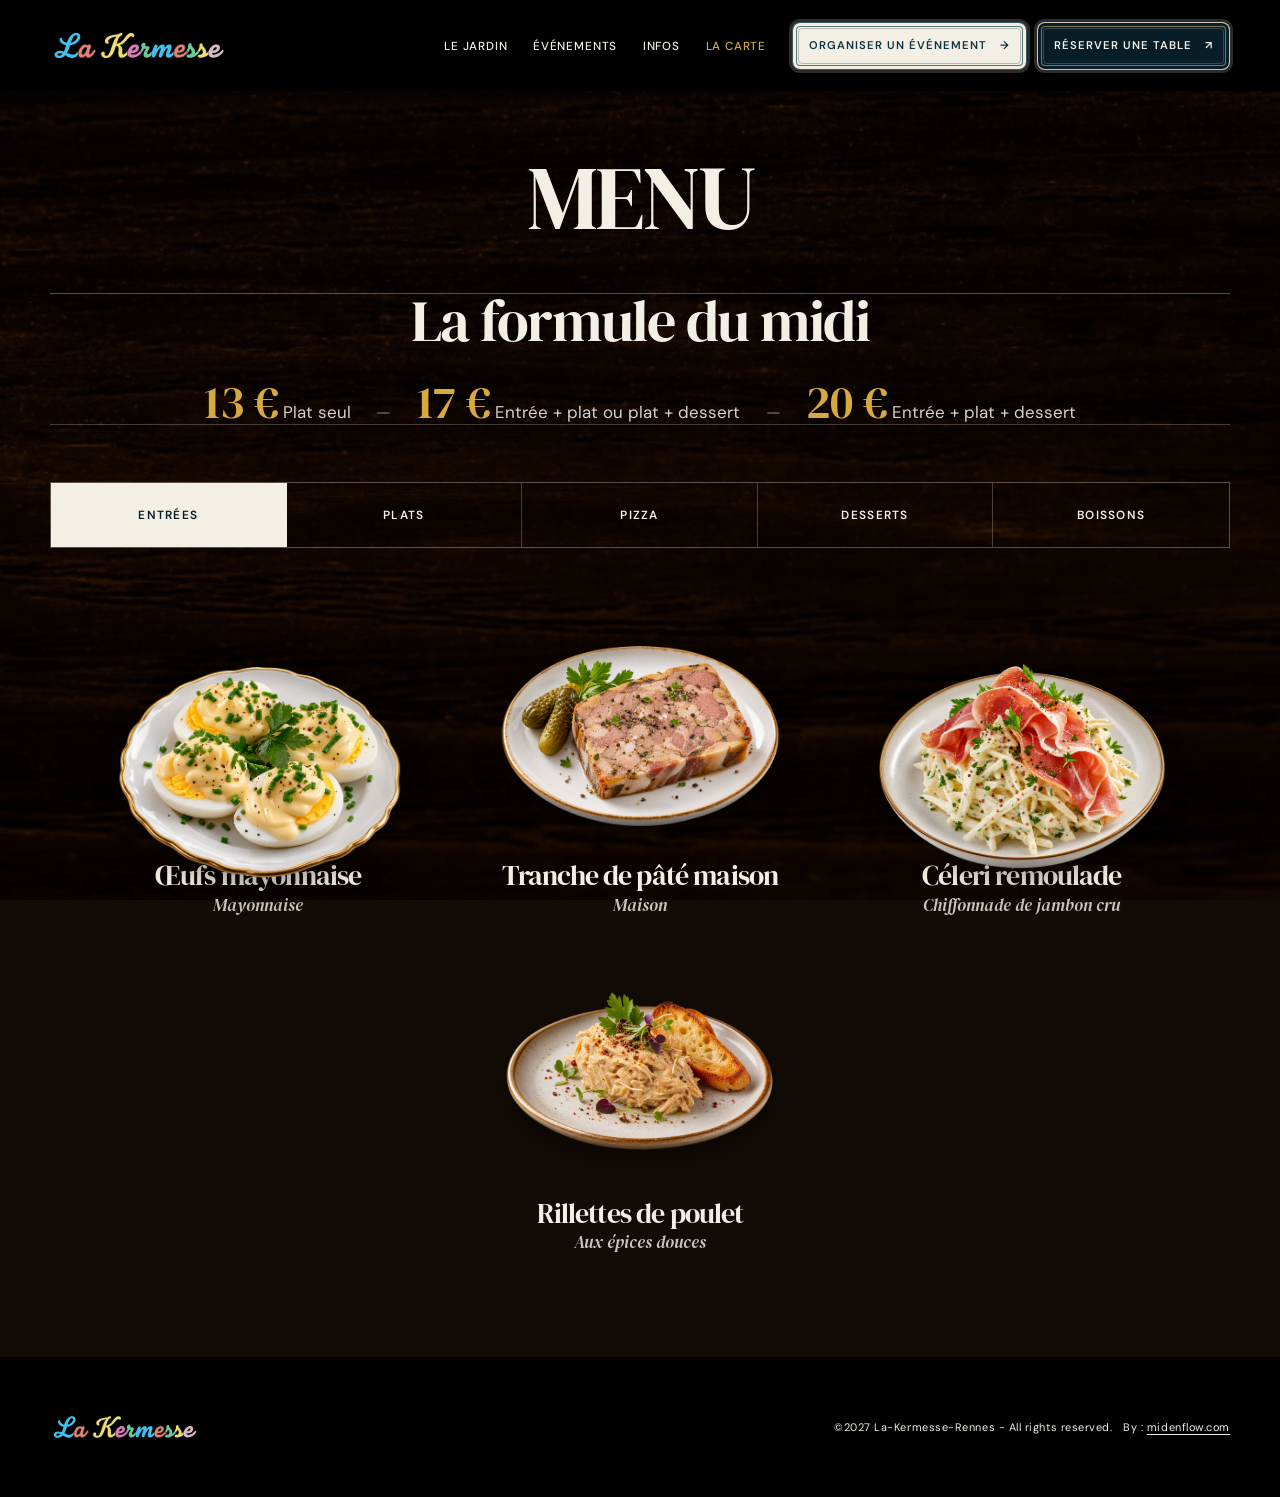
==== commit 06b47269: "fix: restore standalone La Carte Pages preview" ====
--- a/carte.html
+++ b/carte.html
@@ -3,1156 +3,47 @@
 <head>
   <meta charset="utf-8">
   <meta name="viewport" content="width=device-width, initial-scale=1">
-  <title>La Kermesse Rennes | Bar, Restaurant &amp; Jardin</title>
-  <meta name="description" content="La Kermesse, bar-restaurant et bar à tapas à Rennes : cuisine conviviale, grande terrasse et jardin caché au 121 Rue de Vern.">
-  <meta property="og:title" content="La Kermesse Rennes | Bar, Restaurant & Jardin">
-  <meta property="og:description" content="Un bistrot de quartier, un grand jardin caché et des soirées qui se prolongent.">
-  <meta property="og:type" content="website">
-  <meta property="og:image" content="assets/images/01_hero_sunset_people.png">
-  <meta name="theme-color" content="#06171f">
+  <title>La Carte | La Kermesse Rennes</title>
+  <meta name="description" content="La carte de La Kermesse à Rennes : déjeuner, pizzas et desserts au fil des saisons.">
+  <meta name="theme-color" content="#120b06">
   <link rel="icon" type="image/svg+xml" href="assets/images/la-kermesse-logo.svg">
   <link rel="preconnect" href="https://fonts.googleapis.com">
   <link rel="preconnect" href="https://fonts.gstatic.com" crossorigin>
   <link href="https://fonts.googleapis.com/css2?family=Caveat:wght@500;600;700&family=DM+Sans:opsz,wght@9..40,400;9..40,500;9..40,600&family=DM+Serif+Display:ital@0;1&display=swap" rel="stylesheet">
+  <link rel="stylesheet" href="assets/css/styles.css">
+  <link rel="stylesheet" href="assets/css/carte.css">
+</head>
+<body class="carte-page">
+  <a class="skip-link" href="#carte-catalogue">Aller à la carte</a>
+  <header class="site-header" data-header>
+    <a class="brand" href="index.html" aria-label="La Kermesse — accueil"><img src="assets/images/la-kermesse-logo.svg" alt="La Kermesse"></a>
+    <button class="menu-toggle" type="button" aria-expanded="false" aria-controls="site-menu"><span></span><span></span><span class="sr-only">Ouvrir le menu</span></button>
+    <nav id="site-menu" class="site-nav" aria-label="Navigation principale">
+      <a href="index.html#jardin">Le Jardin</a>
+      <a href="index.html#evenements">Événements</a>
+      <a href="index.html#infos">Infos</a>
+      <a href="carte.html" aria-current="page">La Carte</a>
+      <div class="site-nav__actions">
+        <a class="button button--nav site-nav__event-button" href="reservation.html?mode=privatisation">Organiser un événement <span aria-hidden="true">→</span></a>
+        <a class="button button--nav" href="reservation.html">Réserver une table <span aria-hidden="true">↗</span></a>
+      </div>
+    </nav>
+  </header>
 
-  <style>
-:root {
-  --ink: #071e28;
-  --petrol: #0d3442;
-  --night: #06171f;
-  --cream: #f4efe4;
-  --sand: #dfd2bc;
-  --gold: #c6a56a;
-  --gold-glint: #d6aa3c;
-  --accent-pink: #d4005f;
-  --line: rgba(244, 239, 228, .22);
-  --radius-sm: 8px;
-  --radius-md: 12px;
-  --serif: "DM Serif Display", Georgia, serif;
-  --sans: "DM Sans", Arial, sans-serif;
-  --wrap: 1180px;
-}
+  <main id="main" class="carte-main" data-carte-app aria-busy="true">
+    <section class="carte-intro wrap" data-carte-intro></section>
+    <section class="carte-formula wrap" aria-labelledby="carte-formula-title" data-carte-formula></section>
+    <section id="carte-catalogue" class="carte-catalogue wrap" aria-label="Menu La Kermesse">
+      <div class="carte-tabs-wrap">
+        <div class="carte-tabs" role="tablist" aria-label="Catégories de la carte" data-carte-tabs></div>
+      </div>
+      <div id="carte-panel" class="carte-panel" role="tabpanel" aria-labelledby="carte-tab-entrees" data-carte-panel></div>
+    </section>
+  </main>
 
-* { box-sizing: border-box; }
-html { scroll-behavior: smooth; }
-body { margin: 0; background: var(--night); color: var(--cream); font-family: var(--sans); font-size: 16px; line-height: 1.55; }
-img { display: block; max-width: 100%; }
-a { color: inherit; text-decoration: none; }
-button { font: inherit; }
-h1, h2, h3, h4, p { margin-top: 0; }
-h1, h2, h3 { font-family: var(--serif); font-weight: 400; line-height: .99; letter-spacing: -.03em; }
-h1 { font-size: clamp(3.8rem, 8.3vw, 8.1rem); }
-h2 { font-size: clamp(2.65rem, 5.1vw, 5rem); }
-h3 { font-size: 2rem; }
-
-.sr-only { position: absolute !important; width: 1px; height: 1px; padding: 0; margin: -1px; overflow: hidden; clip: rect(0, 0, 0, 0); white-space: nowrap; border: 0; }
-.skip-link { position: fixed; z-index: 100; top: 1rem; left: 1rem; padding: .6rem .9rem; background: var(--cream); color: var(--ink); transform: translateY(-200%); }
-.skip-link:focus { transform: none; }
-.wrap { width: min(calc(100% - 3rem), var(--wrap)); margin-inline: auto; }
-.section { padding: clamp(4.5rem, 7vw, 6.5rem) 0; }
-.eyebrow { margin: 0 0 .9rem; font-size: .69rem; font-weight: 600; line-height: 1.2; letter-spacing: .13em; text-transform: uppercase; }
-
-.button { position: relative; isolation: isolate; display: inline-flex; align-items: center; justify-content: center; gap: .8rem; min-height: 3.35rem; padding: .85rem 1.2rem; border: 1px solid rgba(244, 239, 228, .82); border-radius: var(--radius-sm); background: var(--ink); box-shadow: inset 0 0 0 3px var(--ink), inset 0 0 0 4px rgba(198, 165, 106, .66), 0 0 0 3px rgba(244, 239, 228, .18); color: var(--cream); font-size: .74rem; font-weight: 600; letter-spacing: .09em; text-align: center; text-transform: uppercase; transition: transform .25s ease, background .25s ease, box-shadow .25s ease, color .25s ease; }
-.button::after { content: ""; position: absolute; inset: 5px; border: 1px solid rgba(244, 239, 228, .2); border-radius: 4px; pointer-events: none; transition: inset .25s ease, border-color .25s ease; }
-.button:hover { background: #143f4e; color: var(--cream); box-shadow: inset 0 0 0 3px #143f4e, inset 0 0 0 4px var(--gold), 0 0 0 4px rgba(198, 165, 106, .36); transform: translateY(-2px); }
-.button:hover::after { inset: 3px; border-color: rgba(244, 239, 228, .55); }
-.button:focus-visible, .text-link:focus-visible, .info-link:focus-visible { outline: 2px solid var(--gold); outline-offset: 4px; }
-.button--cream { background: var(--cream); color: var(--ink); box-shadow: inset 0 0 0 3px var(--cream), inset 0 0 0 4px var(--gold), 0 0 0 3px rgba(244, 239, 228, .18); }
-.button--cream:hover { background: #fffaf0; color: var(--ink); }
-.button--nav { min-height: 3rem; padding: .7rem 1rem; font-size: .7rem; }
-.text-link { display: inline-flex; gap: .6rem; padding-bottom: .2rem; border-bottom: 1px solid currentColor; font-size: .78rem; font-weight: 600; letter-spacing: .04em; text-transform: uppercase; transition: opacity .2s; }
-.text-link:hover { opacity: .66; }
-.text-link--light { color: var(--cream); }
-
-/* ============================================
-   SITE HEADER — transparent on load, black on scroll
-   ============================================ */
-.site-header {
-  position: fixed;
-  z-index: 10;
-  top: 0;
-  right: 0;
-  left: 0;
-  display: flex;
-  align-items: center;
-  justify-content: space-between;
-  height: 5.7rem;
-  padding: 0 max(1.5rem, calc((100vw - var(--wrap)) / 2));
-  background: transparent;
-  color: var(--cream);
-  transition: box-shadow .45s cubic-bezier(.4, 0, .2, 1);
-}
-
-.site-header::before {
-  content: "";
-  position: absolute;
-  inset: 0;
-  z-index: -1;
-  background: #000;
-  opacity: 0;
-  pointer-events: none;
-  will-change: opacity;
-  transform: translateZ(0);
-  backface-visibility: hidden;
-  transition: opacity .45s cubic-bezier(.4, 0, .2, 1);
-}
-
-.site-header.is-scrolled::before { opacity: 1; }
-.site-header.is-scrolled { box-shadow: 0 1px 0 rgba(255, 255, 255, .08); }
-
-.brand { display: block; width: 178px; height: 52px; overflow: hidden; }
-.brand.site-nav__brand { display: none; }
-.brand img { width: 100%; height: 100%; object-fit: contain; object-position: center; }
-.site-nav { display: flex; align-items: center; gap: 1.6rem; font-size: .73rem; font-weight: 500; letter-spacing: .07em; text-transform: uppercase; }
-.site-nav > a:not(.button) { transition: opacity .2s; }
-.site-nav > a:not(.button):hover { opacity: .65; }
-.site-nav > a[href="carte.html"] { color: var(--gold-glint); }
-.site-nav__actions { display: flex; align-items: center; gap: .65rem; }
-.site-nav__event-button { border-color: rgba(13, 52, 66, .82); background: var(--cream); box-shadow: inset 0 0 0 3px var(--cream), inset 0 0 0 4px rgba(13, 52, 66, .66), 0 0 0 3px rgba(244, 239, 228, .18); color: var(--petrol); }
-.site-nav__event-button::after { border-color: rgba(13, 52, 66, .28); }
-.site-nav__event-button:hover { background: #fffaf0; color: var(--petrol); box-shadow: inset 0 0 0 3px #fffaf0, inset 0 0 0 4px var(--petrol), 0 0 0 4px rgba(198, 165, 106, .36); }
-.site-nav__event-button:hover::after { border-color: rgba(13, 52, 66, .52); }
-.menu-toggle { display: none; padding: .7rem; border: 0; background: none; color: inherit; }
-.menu-toggle > span:not(.sr-only) { display: block; width: 1.65rem; height: 1px; margin: .38rem; background: currentColor; }
-
-.hero { position: relative; display: grid; align-items: end; min-height: 100svh; overflow: hidden; background: var(--night); color: var(--cream); }
-.hero picture, .hero__image, .hero__veil { position: absolute; inset: 0; width: 100%; height: 100%; }
-.hero__image { object-fit: cover; object-position: center 52%; animation: hero-enter 1.6s ease-out both; }
-.hero__veil { background: linear-gradient(90deg, rgba(1, 14, 20, .76), rgba(1, 14, 20, .34) 46%, rgba(1, 14, 20, .16)), linear-gradient(0deg, rgba(1, 14, 20, .58), transparent 50%); }
-.hero__content { position: relative; z-index: 1; padding-bottom: clamp(4rem, 9vh, 7rem); }
-.hero__eyebrow { animation: rise .7s .25s both; }
-.hero h1 { max-width: 710px; margin-bottom: 1.35rem; font-size: clamp(3.5rem, 6.7vw, 6.7rem); line-height: 1.02; animation: rise .8s .34s both; }
-.hero__lede { max-width: 415px; margin-bottom: 1.8rem; font-size: clamp(1rem, 1.6vw, 1.18rem); animation: rise .8s .45s both; }
-.hero__actions { display: flex; align-items: center; gap: 1.5rem; animation: rise .8s .56s both; }
-.hero__scroll { position: absolute; right: max(1.5rem, calc((100vw - var(--wrap)) / 2)); bottom: 2rem; display: flex; align-items: center; gap: .7rem; margin: 0; font-size: .63rem; letter-spacing: .12em; writing-mode: vertical-rl; text-transform: uppercase; }
-.hero__scroll span { width: 1px; height: 44px; background: var(--cream); opacity: .8; }
-
-
-.story, .living, .gallery, .info, .map-section { width: 100%; padding-inline: max(1.5rem, calc((100vw - var(--wrap)) / 2)); }
-
-.story {
-  position: relative;
-  isolation: isolate;
-  min-height: 205svh;
-  padding-block: 0;
-  color: #e6d1a0;
-  background-color: #e0cfa6; /* fallback */
-  background-image:
-    /* darker tan blotches */
-    radial-gradient(ellipse 30% 20% at 75% 8%, rgba(205, 170, 125, 0.45), transparent 70%),
-    radial-gradient(ellipse 22% 25% at 72% 40%, rgba(210, 175, 130, 0.40), transparent 70%),
-    radial-gradient(ellipse 35% 18% at 22% 25%, rgba(200, 170, 125, 0.40), transparent 70%),
-    radial-gradient(ellipse 30% 20% at 70% 90%, rgba(205, 170, 125, 0.40), transparent 70%),
-    radial-gradient(ellipse 30% 18% at 25% 70%, rgba(200, 168, 122, 0.35), transparent 70%),
-    /* light cream highlights */
-    radial-gradient(ellipse 25% 18% at 48% 62%, rgba(240, 228, 198, 0.55), transparent 70%),
-    radial-gradient(ellipse 30% 22% at 95% 55%, rgba(240, 228, 198, 0.45), transparent 70%),
-    /* base: concentrated on the left, lighter on the right */
-    linear-gradient(to right, #d4bf8a 0%, #e0cfa6 55%, #f6efdd 100%);
-}
-
-/* soft cloudy mottling */
-.story::before {
-  content: "";
-  position: absolute;
-  inset: 0;
-  z-index: -1;
-  pointer-events: none;
-  opacity: 0.7;
-  background-size: 100% 100%;
-  background-image: url("data:image/svg+xml;utf8,<svg xmlns='http://www.w3.org/2000/svg' viewBox='0 0 1000 1200' preserveAspectRatio='none'><filter id='m' x='0' y='0' width='100%' height='100%'><feTurbulence type='fractalNoise' baseFrequency='0.006 0.006' numOctaves='3' seed='7'/><feColorMatrix values='0 0 0 0 0.78  0 0 0 0 0.62  0 0 0 0 0.44  2.4 0 0 0 -0.95'/></filter><rect width='100%' height='100%' filter='url(%23m)'/></svg>");
-}
-
-/* fine paper grain */
-.story::after {
-  content: "";
-  position: absolute;
-  inset: 0;
-  z-index: -1;
-  pointer-events: none;
-  opacity: 0.18;
-  mix-blend-mode: multiply;
-  background-image: url("data:image/svg+xml;utf8,<svg xmlns='http://www.w3.org/2000/svg' width='240' height='240'><filter id='g'><feTurbulence type='fractalNoise' baseFrequency='0.9' numOctaves='2' stitchTiles='stitch'/><feColorMatrix values='0 0 0 0 0.45  0 0 0 0 0.35  0 0 0 0 0.2  0 0 0 0.8 0'/></filter><rect width='100%' height='100%' filter='url(%23g)'/></svg>");
-}
-
-.story__sticky { position: sticky; top: 0; display: grid; align-items: center; min-height: 100svh; padding-block: clamp(4.5rem, 9vh, 7.5rem); }
-.story__lines { width: min(1120px, 82vw); margin-inline: auto; text-align: center; }
-.story__line { max-width: 100%; margin: 0 0 clamp(.42rem, 1vw, .82rem); color: #080808; font-family: "Caveat", cursive; font-size: clamp(2rem, 3.1vw, 3.9rem); font-weight: 500; letter-spacing: -.025em; line-height: 1.08; text-align: center; text-wrap: balance; }
-.story__char { opacity: .15; text-shadow: 0 .25px 0 rgba(0, 0, 0, .32); will-change: opacity; }
-.story__line--welcome { margin-top: clamp(1rem, 2.2vw, 1.7rem); font-size: clamp(2.1rem, 3.3vw, 4.05rem); font-weight: 600; }
-
-
-.garden {
-  position: relative;
-  isolation: isolate;
-  overflow: hidden;
-  color: var(--cream);
-  background-color: #0b4353; /* fallback */
-  background-image:
-    /* darker blotches (left and center) */
-    radial-gradient(ellipse 14% 45% at 20% 38%, rgba(2, 20, 28, 0.50), transparent 70%),
-    radial-gradient(ellipse 12% 40% at 56% 30%, rgba(2, 20, 28, 0.38), transparent 70%),
-    radial-gradient(ellipse 12% 45% at 60% 82%, rgba(2, 20, 28, 0.35), transparent 70%),
-    radial-gradient(ellipse 10% 40% at 95% 45%, rgba(2, 20, 28, 0.30), transparent 70%),
-    /* lighter petrol areas */
-    radial-gradient(ellipse 30% 60% at 80% 25%, rgba(20, 90, 112, 0.40), transparent 70%),
-    radial-gradient(ellipse 25% 60% at 38% 85%, rgba(20, 90, 112, 0.30), transparent 70%),
-    /* base: slightly darker left, lighter right */
-    linear-gradient(90deg, #093a49 0%, #0c4658 50%, #0e4c60 100%);
-}
-
-/* paper grain + speckles */
-.garden::before {
-  content: "";
-  position: absolute;
-  inset: 0;
-  z-index: -1;
-  pointer-events: none;
-  opacity: 0.6;
-  mix-blend-mode: overlay;
-  background-image: url("data:image/svg+xml;utf8,<svg xmlns='http://www.w3.org/2000/svg' width='300' height='300'><filter id='n'><feTurbulence type='fractalNoise' baseFrequency='0.8' numOctaves='3' stitchTiles='stitch'/><feColorMatrix values='0 0 0 0 0  0 0 0 0 0  0 0 0 0 0  0 0 0 0.95 0'/></filter><rect width='100%' height='100%' filter='url(%23n)'/></svg>");
-}
-
-/* faint horizontal paper fibers */
-.garden::after {
-  content: "";
-  position: absolute;
-  inset: 0;
-  z-index: -1;
-  pointer-events: none;
-  background-image: repeating-linear-gradient(
-    0deg,
-    rgba(255, 255, 255, 0.03) 0 1px,
-    transparent 1px 3px
-  );
-}
-
-.garden__intro { display: grid; grid-template-columns: 1fr 2fr; align-items: end; margin-bottom: 2.8rem; }
-.garden__intro h2 { max-width: 690px; margin: 0; }
-.garden__layout { display: grid; grid-template-columns: 1.06fr .72fr .75fr; grid-template-rows: auto auto; align-items: center; gap: 1.5rem; }
-.garden figure { margin: 0; }
-.image-frame { overflow: hidden; padding: .45rem; border: 1px solid var(--line); border-radius: var(--radius-md); }
-.image-frame img { width: 100%; height: 100%; object-fit: cover; }
-.garden__primary { grid-row: span 2; height: 590px; }
-.garden__primary img { object-position: center; }
-.garden__text { padding: 1rem 1.5rem 1rem 2rem; font-size: 1.04rem; }
-.garden__text p { margin-bottom: 1.6rem; }
-.garden__secondary { height: 230px; }
-.garden__tertiary { grid-column: 2 / 4; height: 240px; }
-
-.table-section { position: relative; padding-top: clamp(3.75rem, 5vw, 4.75rem); padding-bottom: 0; background: linear-gradient(to right, #d6c3a1 0%, #ffe6aaeb 55%
-55%, #f0daa4ed 100%); color: #111213; }
-.table-section .eyebrow { color: #7e2a34; }
-.table-section__top { display: block; }
-.table-section h2 { margin-bottom: 0; white-space: nowrap; }
-.moments { display: grid; grid-template-columns: repeat(3, 1fr); gap: 1.5rem; margin-top: clamp(1.8rem, 2.8vw, 2.5rem); }
-.moment { padding-top: 1rem; border-top: 1px solid rgba(7, 30, 40, .3); }
-.moment > span { color: #7e2a34; font-size: .73rem; letter-spacing: .09em; }
-.moment h3 { margin: 1.3rem 0 .8rem; font-size: 2rem; }
-.moment p { max-width: 290px; margin-bottom: 0; font-size: .91rem; }
-.table-section__cta { display: flex; justify-content: center; padding-block: clamp(2.75rem, 5vw, 4.5rem); }
-.menu-link-button { display: inline-flex; align-items: center; justify-content: center; gap: .8rem; min-height: 3.7rem; padding: .85rem 1.55rem; border: 2px solid rgba(240, 201, 119, .88); outline: 1px solid rgba(244, 239, 228, .8); outline-offset: -6px; background-color: #241309; box-shadow: 0 12px 24px rgba(52, 28, 9, .24); color: var(--cream); font-size: .76rem; font-weight: 700; letter-spacing: .1em; text-align: center; text-transform: uppercase; transition: transform .2s ease, box-shadow .2s ease, background-color .2s ease; }
-.menu-link-button:hover { transform: translateY(-2px); box-shadow: 0 16px 28px rgba(52, 28, 9, .32); }
-.menu-link-button:focus-visible { outline: 3px solid #7e2a34; outline-offset: 4px; }
-.menu-link-button span { font-size: 1.05em; }
-.pizza-showcase { --pizza-background: #000; --pizza-foreground: var(--cream); position: relative; margin-top: 0; overflow: clip; background: var(--pizza-background); color: var(--pizza-foreground); }
-.pizza-showcase__sticky { padding: clamp(2.25rem, 5vw, 4.75rem) 0; }
-.pizza-showcase__header { position: relative; min-height: 7.5rem; margin-bottom: clamp(.75rem, 1.6vw, 1.5rem); text-align: center; }
-.pizza-showcase__header h3 { width: 100%; margin: 0; font-size: clamp(2.35rem, 4vw, 4.4rem); line-height: 1; white-space: nowrap; }
-.pizza-showcase__viewport { width: 100%; overflow-x: clip; overflow-y: visible; }
-.pizza-showcase__track { display: grid; grid-template-columns: repeat(3, minmax(0, 1fr)); gap: clamp(1.2rem, 2.6vw, 2.3rem); width: min(calc(100% - 3rem), var(--wrap)); margin: 0 auto; }
-.pizza-card { min-width: 0; }
-.pizza-card__disc { position: relative; display: grid; place-items: center; width: 100%; aspect-ratio: 1; overflow: visible; border: clamp(7px, 1vw, 12px) solid rgba(244, 239, 228, .9); border-radius: 50%; background: var(--cream); box-shadow: inset 0 0 0 1px rgba(7, 30, 40, .1), 0 16px 30px rgba(4, 20, 28, .18); }
-.pizza-card__image { display: block; width: 78%; height: 78%; object-fit: contain; transform-origin: center; will-change: transform; }
-.pizza-card__copy { padding: 1.1rem .15rem 0; }
-.pizza-card__name { margin: 0; color: currentColor; font-family: var(--serif); font-size: clamp(1.7rem, 2.3vw, 2.55rem); font-weight: 400; line-height: .98; }
-.pizza-card__ingredients { min-height: 3.2em; margin: .55rem 0 0; color: currentColor; font-family: var(--serif); font-size: .98rem; font-style: italic; line-height: 1.28; opacity: .9; }
-.pizza-card__price-badge { position: absolute; z-index: 2; top: clamp(-2rem, -2.3vw, -1.15rem); right: clamp(-2rem, -2.3vw, -1.15rem); display: grid; place-items: center; width: clamp(4rem, 6.2vw, 5.5rem); aspect-ratio: 100 / 112; color: #0b1113; font-family: var(--sans); font-size: clamp(.65rem, 1vw, .88rem); font-weight: 700; letter-spacing: .02em; line-height: 1; white-space: nowrap; }
-.pizza-card__price-mark { position: absolute; inset: 0; width: 100%; height: 100%; overflow: visible; }
-.pizza-card__ribbon { fill: rgba(12, 17, 19, .1); stroke: #0b1113; stroke-linejoin: round; stroke-width: 2.25; }
-.pizza-card__seal { fill: rgba(244, 239, 228, .93); stroke: #0b1113; stroke-linejoin: round; stroke-width: 2.8; }
-.pizza-card__seal-line { fill: none; stroke: #0b1113; stroke-dasharray: 3 2.2; stroke-linejoin: round; stroke-width: 1.35; }
-.pizza-card__price-text { position: relative; z-index: 1; transform: translateY(-.15rem); }
-.pizza-showcase.is-enhanced { padding: 0; }
-.pizza-showcase.is-enhanced .pizza-showcase__sticky { position: sticky; top: var(--pizza-sticky-offset, 5.7rem); display: flex; flex-direction: column; height: calc(100svh - var(--pizza-sticky-offset, 5.7rem)); min-height: 0; padding: clamp(1.2rem, 3vh, 2.25rem) 0; overflow: visible; }
-.pizza-showcase.is-enhanced .pizza-showcase__header { flex: 0 0 auto; }
-.pizza-showcase.is-enhanced .pizza-showcase__viewport { flex: 1 1 auto; min-height: 0; display: flex; align-items: center; padding-block: clamp(2rem, 5vh, 3.6rem) clamp(1.25rem, 3vh, 2.4rem); }
-.pizza-showcase.is-enhanced .pizza-showcase__track { display: flex; align-items: flex-start; gap: clamp(2rem, 3vw, 3.5rem); width: max-content; max-width: none; margin: 0; padding-inline: max(1.5rem, calc((100vw - var(--wrap)) / 2)); }
-.pizza-showcase.is-enhanced .pizza-card { flex: 0 0 clamp(18.5rem, 26vw, 27rem); }
-.pizza-showcase.is-enhanced .pizza-card__disc { width: min(100%, min(44vh, 26vw)); margin-inline: auto; }
-.pizza-info-band { width: 100%; overflow: hidden; background: linear-gradient(to right, #d6c3a1 0%, #ffe6aaeb 55% 55%, #f0daa4ed 100%); }
-.pizza-info-band__papers { display: flex; align-items: center; justify-content: center; gap: clamp(1.4rem, 3vw, 2.85rem); height: clamp(9.4rem, 12vw, 11.5rem); padding: .6rem max(1.5rem, calc((100vw - var(--wrap)) / 2)); perspective: 800px; }
-.pizza-info-band__paper { display: block; width: clamp(9.7rem, 11.5vw, 11.15rem); height: auto; transform-origin: 50% 8%; transform-style: preserve-3d; will-change: transform; filter: drop-shadow(0 5px 5px rgba(31, 24, 14, .14)); }
-.pizza-info-band__paper--takeaway { animation: paper-breeze-takeaway 6.2s cubic-bezier(.45, .05, .55, .95) infinite; }
-.pizza-info-band__paper--dine-in { animation: paper-breeze-dine-in 6.9s -1.1s cubic-bezier(.45, .05, .55, .95) infinite; }
-.pizza-info-band__paper--hours { animation: paper-breeze-hours 5.8s -2s cubic-bezier(.45, .05, .55, .95) infinite; }
-.pizza-info-band__checker { height: clamp(1.15rem, 1.65vw, 1.6rem); background-color: #fff; background-image: conic-gradient(#000 25%, #fff 0 50%, #000 0 75%, #fff 0); background-position: 0 0; background-size: 24px 24px; animation: checker-drift-left 6.5s linear infinite; }
-
-.living {
-  position: relative;
-  isolation: isolate;
-  display: grid;
-  grid-template-columns: 1fr 1fr;
-  align-items: center;
-  gap: clamp(2.75rem, 5vw, 4.5rem);
-  padding-block: clamp(3.25rem, 4.5vw, 4.5rem);
-  overflow: hidden;
-  color: var(--cream);
-  background-color: #061f2a; /* fallback */
-  background-image:
-    /* darker blotches */
-    radial-gradient(ellipse 14% 50% at 20% 40%, rgba(0, 0, 0, 0.35), transparent 70%),
-    radial-gradient(ellipse 12% 45% at 58% 30%, rgba(0, 0, 0, 0.25), transparent 70%),
-    radial-gradient(ellipse 12% 45% at 60% 80%, rgba(0, 0, 0, 0.25), transparent 70%),
-    radial-gradient(ellipse 10% 45% at 95% 45%, rgba(0, 0, 0, 0.22), transparent 70%),
-    /* slightly lighter petrol areas */
-    radial-gradient(ellipse 30% 60% at 80% 25%, rgba(11, 67, 83, 0.40), transparent 70%),
-    radial-gradient(ellipse 25% 60% at 40% 85%, rgba(11, 67, 83, 0.30), transparent 70%),
-    /* base */
-    linear-gradient(90deg, #04202b 0%, #062833 50%, #05232f 100%);
-}
-
-/* paper grain + speckles */
-.living::before {
-  content: "";
-  position: absolute;
-  inset: 0;
-  z-index: -1;
-  pointer-events: none;
-  opacity: 0.55;
-  mix-blend-mode: overlay;
-  background-image: url("data:image/svg+xml;utf8,<svg xmlns='http://www.w3.org/2000/svg' width='300' height='300'><filter id='n'><feTurbulence type='fractalNoise' baseFrequency='0.8' numOctaves='3' stitchTiles='stitch'/><feColorMatrix values='0 0 0 0 0  0 0 0 0 0  0 0 0 0 0  0 0 0 0.9 0'/></filter><rect width='100%' height='100%' filter='url(%23n)'/></svg>");
-}
-
-/* faint horizontal paper fibers */
-.living::after {
-  content: "";
-  position: absolute;
-  inset: 0;
-  z-index: -1;
-  pointer-events: none;
-  background-image: repeating-linear-gradient(
-    0deg,
-    rgba(255, 255, 255, 0.025) 0 1px,
-    transparent 1px 3px
-  );
-}
-
-.living__images { position: relative; z-index: 1; min-height: clamp(22.5rem, 28vw, 25rem); }
-.living__images figure { position: absolute; margin: 0; overflow: hidden; border-radius: var(--radius-md); }
-.living__images figure:first-child { top: 0; left: 0; width: 62%; height: clamp(21rem, 27vw, 24rem); }
-.living__images figure:last-child { right: 0; bottom: 0; width: 42%; height: clamp(10.75rem, 14vw, 12rem); border: 8px solid #0a2d38; }
-.living__images img { width: 100%; height: 100%; object-fit: cover; }
-.living__images figure:first-child img { object-position: center; }
-.living__images figure:last-child img { object-position: bottom; }
-.living__copy { position: relative; z-index: 1; max-width: 440px; }
-.living__copy h2 { margin-bottom: 1.35rem; }
-.living__copy > p:last-child { margin-bottom: 0; font-size: 1.04rem; }
-
-.events { position: relative; padding-block: clamp(3.25rem, 4.5vw, 4.5rem); overflow: hidden; background-color: #0b4353; color: var(--cream); }
-.events__inner { display: grid; grid-template-columns: minmax(0, 1fr) minmax(0, 1fr); align-items: center; gap: clamp(2.5rem, 4vw, 4rem); }
-.events__image { width: min(100%, 30rem); aspect-ratio: 1 / 1; overflow: hidden; border-radius: var(--radius-md); }
-.events__image img { width: 100%; height: 100%; object-fit: cover; object-position: center 46%; }
-.events__content { align-self: center; max-width: 520px; }
-.events__content h2 { max-width: 11ch; margin-bottom: 1.1rem; font-size: clamp(3rem, 4.2vw, 5rem); line-height: .95; }
-.events__content > p { max-width: 500px; margin-bottom: 1.55rem; font-size: 1.02rem; }
-.events__actions { display: flex; align-items: stretch; gap: .8rem; }
-.events__actions .button { flex: 1 1 0; min-width: 0; padding-inline: .85rem; }
-.events .button { border-color: rgba(244, 239, 228, .82); background: var(--ink); box-shadow: inset 0 0 0 3px var(--ink), inset 0 0 0 4px rgba(198, 165, 106, .66), 0 0 0 3px rgba(244, 239, 228, .18); color: var(--cream); }
-.events .button--cream { background: var(--cream); color: var(--ink); box-shadow: inset 0 0 0 3px var(--cream), inset 0 0 0 4px var(--gold), 0 0 0 3px rgba(244, 239, 228, .18); }
-.events .button::after { border-color: rgba(244, 239, 228, .2); }
-.events .button:hover { background: #143f4e; box-shadow: inset 0 0 0 3px #143f4e, inset 0 0 0 4px var(--gold), 0 0 0 4px rgba(198, 165, 106, .36); color: var(--cream); }
-.events .button--cream:hover { background: #fffaf0; color: var(--ink); }
-.events .button:hover::after { border-color: rgba(244, 239, 228, .55); }
-.events__private-button { overflow: visible; }
-.events__private-tracer { position: absolute; z-index: 2; inset: -3px; width: calc(100% + 6px); height: calc(100% + 6px); overflow: visible; pointer-events: none; }
-.events__private-tracer rect { fill: none; stroke: var(--gold-glint); stroke-width: 1.4; stroke-linecap: round; stroke-dasharray: 17 83; stroke-dashoffset: 0; filter: drop-shadow(0 0 2px rgba(214, 170, 60, .45)); animation: gold-trace 4.3s linear infinite; }
-.events__private-button:hover .events__private-tracer rect { stroke: #ffe4a0; filter: drop-shadow(0 0 3px rgba(214, 170, 60, .65)); }
-
-.pano { width: min(100%, 1680px); aspect-ratio: 2160 / 609; margin: 0 auto; overflow: hidden; border-radius: var(--radius-sm); background: #000; }
-.pano img { width: 100%; height: 100%; object-fit: cover; object-position: center 44.5%; }
-.gallery { position: relative; display: grid; grid-template-columns: 1fr 2.2fr; gap: 4rem; background-color: #061f2a; color: var(--cream); }
-.gallery__heading { position: sticky; top: 8rem; align-self: start; }
-.gallery__heading h2 { margin-bottom: 0; }
-.gallery__grid { display: grid; grid-template-columns: repeat(2, 1fr); grid-auto-rows: 205px; gap: 1rem; }
-.gallery__item { margin: 0; overflow: hidden; border-radius: var(--radius-sm); background: #061f2a; }
-.gallery__item img { width: 100%; height: 100%; object-fit: cover; transition: transform .6s ease, filter .6s; }
-.gallery__item:hover img { transform: scale(1.035); filter: brightness(1.06); }
-.gallery__item--tall { grid-row: span 2; }
-.gallery__item--wide { grid-column: span 2; }
-.gallery__item:nth-child(2) img { object-position: center 45%; }
-
-.reserve-band { position: relative; overflow: hidden; padding: 0; background: linear-gradient(to right, #d6c3a1 0%, #ffe6aaeb 55% 55%, #f0daa4ed 100%); color: var(--accent-pink); }
-.reserve-band__inner { position: relative; z-index: 1; display: grid; place-items: center; min-height: clamp(10.5rem, 13vw, 12.5rem); padding-block: 1.25rem; text-align: center; }
-.reserve-band__inner .eyebrow { margin-bottom: .28rem; color: var(--accent-pink); font-size: .61rem; }
-.reserve-band__inner h2 { margin: 0 0 .28rem; color: var(--accent-pink); font-size: clamp(2rem, 3.2vw, 3.25rem); }
-.reserve-band__inner > p:not(.eyebrow) { margin-bottom: .72rem; color: var(--accent-pink); font-size: .9rem; font-weight: 600; }
-.reserve-band__inner > div { display: flex; align-items: center; justify-content: center; gap: 1rem; }
-.reserve-band .button { min-height: 2.7rem; border-color: var(--accent-pink); background: var(--accent-pink); box-shadow: inset 0 0 0 3px var(--accent-pink), inset 0 0 0 4px rgba(244, 239, 228, .76), 0 0 0 2px rgba(212, 0, 95, .22); color: var(--cream); }
-.reserve-band .button:hover { background: #af0050; box-shadow: inset 0 0 0 3px #af0050, inset 0 0 0 4px rgba(244, 239, 228, .82), 0 0 0 3px rgba(212, 0, 95, .22); }
-.reserve-band .text-link--light { color: var(--accent-pink); }
-.reserve-band__checker { position: relative; z-index: 1; height: clamp(1.15rem, 1.65vw, 1.6rem); background-color: #fff; background-image: conic-gradient(#000 25%, #fff 0 50%, #000 0 75%, #fff 0); background-position: 0 0; background-size: 24px 24px; animation: checker-drift-left 6.5s linear infinite; }
-
-.info { position: relative; overflow: hidden; display: grid; grid-template-columns: .85fr 1.7fr; gap: 5rem; background: #06090b; color: var(--cream); }
-.info__intro h2 { margin-bottom: 0; }
-.info__details { display: grid; grid-template-columns: repeat(3, 1fr); gap: 2rem; }
-.info h3 { margin-bottom: 1rem; color: var(--cream); font-family: var(--sans); font-size: .9rem; font-weight: 700; letter-spacing: .1em; text-transform: uppercase; }
-.info address { margin-bottom: 1rem; font-style: normal; }
-.info-link { display: block; margin-bottom: .7rem; font-size: .9rem; text-decoration: underline; text-decoration-thickness: 1px; text-underline-offset: 4px; }
-.info-link--icon { display: flex; align-items: center; gap: .55rem; min-height: 2.75rem; text-decoration: none; }
-.info-link--icon span { border-bottom: 1px solid currentColor; }
-.info-link--icon svg { width: 1rem; height: 1rem; flex: 0 0 1rem; fill: none; stroke: var(--gold); stroke-width: 1.7; }
-.hours h3 + p { margin-bottom: 1.45rem; }
-.hours p { margin: 0; font-size: .88rem; }
-.map-section { position: relative; overflow: hidden; padding-top: 0; padding-bottom: clamp(4.5rem, 7vw, 6.5rem); background: #06090b; color: var(--cream); }
-.map-section__head { display: flex; align-items: end; justify-content: space-between; margin-bottom: 1.5rem; }
-.map-section__head .eyebrow { margin-bottom: .4rem; }
-.map-section__head h2 { margin: 0; font-size: clamp(2.3rem, 4vw, 4rem); }
-.map-frame { height: 460px; overflow: hidden; border: 1px solid rgba(244, 239, 228, .22); border-radius: var(--radius-md); background: var(--petrol); }
-.map-frame iframe { width: 100%; height: 100%; border: 0; filter: saturate(.75) contrast(.95); }
-
-/* ============================================
-   SITE FOOTER — two centered lines: © then "par [logo]"
-   ============================================ */
-.site-footer { padding: 3rem 0; background: #000; color: var(--cream); text-align: center; }
-.site-footer .wrap { display: flex; flex-direction: column; align-items: center; justify-content: center; text-align: center; }
-.site-footer__line, .site-footer__credit { margin: 0; font-size: .75rem; letter-spacing: .05em; line-height: 1.6; }
-.site-footer__credit { display: inline-flex; align-items: center; justify-content: center;}
-.site-footer__logo { display: inline-flex; align-items: center; text-decoration: none; }
-.site-footer__logo img { height: 33px; width: auto; display: block; }
-
-.reveal { opacity: 0; transform: translateY(20px); transition: opacity .7s ease, transform .7s ease; }
-.reveal.is-visible { opacity: 1; transform: none; }
-@keyframes hero-enter { from { opacity: 0; transform: scale(1.035); } to { opacity: 1; transform: scale(1); } }
-@keyframes rise { from { opacity: 0; transform: translateY(18px); } to { opacity: 1; transform: none; } }
-@keyframes gold-trace { to { stroke-dashoffset: -100; } }
-@keyframes checker-drift-left { to { background-position: -24px 0; } }
-@keyframes paper-breeze-takeaway {
-  0%, 100% { transform: translate3d(0, 0, 0) rotateZ(-2.1deg) rotateX(0deg) rotateY(0deg); }
-  27% { transform: translate3d(1px, 1px, 0) rotateZ(-1.35deg) rotateX(.7deg) rotateY(.35deg); }
-  55% { transform: translate3d(-1px, 0, 0) rotateZ(-2.65deg) rotateX(-.35deg) rotateY(-.45deg); }
-  78% { transform: translate3d(1px, 1px, 0) rotateZ(-1.6deg) rotateX(.4deg) rotateY(.2deg); }
-}
-@keyframes paper-breeze-dine-in {
-  0%, 100% { transform: translate3d(0, 0, 0) rotateZ(1.45deg) rotateX(.1deg) rotateY(0deg); }
-  27% { transform: translate3d(-1px, 1px, 0) rotateZ(.65deg) rotateX(1.1deg) rotateY(-.45deg); }
-  55% { transform: translate3d(1px, 0, 0) rotateZ(2.45deg) rotateX(-.5deg) rotateY(.5deg); }
-  78% { transform: translate3d(-1px, 1px, 0) rotateZ(1deg) rotateX(.65deg) rotateY(-.25deg); }
-}
-@keyframes paper-breeze-hours {
-  0%, 100% { transform: translate3d(0, 0, 0) rotateZ(-1.15deg) rotateX(0deg) rotateY(0deg); }
-  27% { transform: translate3d(1px, 1px, 0) rotateZ(-.35deg) rotateX(.55deg) rotateY(.65deg); }
-  55% { transform: translate3d(-1px, 0, 0) rotateZ(-1.95deg) rotateX(-.25deg) rotateY(-.55deg); }
-  78% { transform: translate3d(1px, 1px, 0) rotateZ(-.65deg) rotateX(.4deg) rotateY(.35deg); }
-}
-
-@media (max-width: 900px) {
-  .site-nav { gap: .9rem; }
-  .site-nav > a:not(.button) { font-size: .67rem; }
-  .site-nav__actions { gap: .45rem; }
-  .site-nav__actions .button { padding-inline: .7rem; font-size: .62rem; }
-  .garden__layout { grid-template-columns: 1fr 1fr; }
-  .garden__primary { height: 530px; }
-  .garden__text { padding: 1rem; }
-  .garden__secondary { display: none; }
-  .garden__tertiary { grid-column: 2; height: 235px; }
-  .living { gap: 3.5rem; }
-  .gallery { gap: 2rem; }
-  .info { gap: 3rem; }
-}
-
-@media (min-width: 901px) {
-  .garden { padding-block: clamp(2.75rem, 3.8vw, 3.75rem); }
-  .garden__intro { display: block; margin-bottom: clamp(1.1rem, 2vw, 1.65rem); }
-  .garden__intro .eyebrow { margin-bottom: .55rem; }
-  .garden__intro h2 { max-width: none; margin: 0; font-size: clamp(2.2rem, 3vw, 3.5rem); white-space: nowrap; }
-  .garden__layout { gap: clamp(1rem, 1.65vw, 1.5rem); }
-  .garden__primary { height: clamp(19rem, 27vw, 25.5rem); }
-  .garden__secondary { height: clamp(9.5rem, 12vw, 11.5rem); }
-  .garden__tertiary { height: clamp(8rem, 10.5vw, 10.75rem); }
-  .garden__text { padding: .7rem 1rem .7rem 1.35rem; font-size: .96rem; }
-  .garden__text p { margin-bottom: .85rem; }
-}
-
-@media (max-width: 1100px) and (min-width: 701px) {
-  .pizza-showcase__track { grid-template-columns: repeat(2, minmax(0, 1fr)); }
-  .pizza-showcase.is-enhanced .pizza-card { flex-basis: clamp(19rem, 42vw, 25rem); }
-  .pizza-showcase.is-enhanced .pizza-card__disc { width: min(100%, min(44vh, 39vw)); }
-}
-
-@media (max-width: 820px) and (min-width: 701px) {
-  .events__inner { grid-template-columns: minmax(0, 600px); justify-content: center; }
-  .events__content { max-width: 600px; }
-}
-
-@media (max-width: 700px) {
-  .wrap { width: min(calc(100% - 2.2rem), var(--wrap)); }
-  .section { padding-block: clamp(3.3rem, 14vw, 4.5rem); }
-  .site-header { height: 4.9rem; padding: 0 1.1rem; }
-  .brand { width: 145px; height: 43px; }
-  .menu-toggle { display: block; z-index: 12; }
-
-  .site-nav {
-    position: fixed;
-    z-index: 11;
-    inset: 0;
-    display: flex;
-    flex-direction: column;
-    align-items: center;
-    justify-content: flex-start;
-    gap: 1.4rem;
-    padding: 6rem 2rem 3rem;
-    background: #000;
-    text-align: center;
-    overflow-y: auto;
-    opacity: 0;
-    visibility: hidden;
-    transform: translateX(100%);
-    transition: opacity .25s, visibility .25s, transform .25s;
-  }
-  .site-nav.is-open { opacity: 1; visibility: visible; transform: none; }
-
-  .brand.site-nav__brand {
-    display: block;
-    width: 180px;
-    height: 54px;
-    margin: 0 0 1.4rem;
-    flex: 0 0 auto;
-  }
-  .brand.site-nav__brand img { width: 100%; height: 100%; object-fit: contain; }
-
-  .site-nav > a:not(.button):not(.site-nav__brand) {
-    width: 100%;
-    font-family: var(--serif);
-    font-size: 2.1rem;
-    font-weight: 400;
-    letter-spacing: -.02em;
-    line-height: 1.15;
-    text-transform: none;
-  }
-
-  .site-nav__actions {
-    display: flex;
-    flex-direction: column;
-    align-self: stretch;
-    gap: .75rem;
-    margin-top: 1.2rem;
-    width: 100%;
-  }
-  .site-nav__actions .button {
-    width: 100%;
-    min-height: 3.5rem;
-    margin-top: 0;
-    padding: .85rem 1rem;
-    font-size: 1rem;
-    letter-spacing: .07em;
-    line-height: 1.2;
-  }
-
-  .brand.site-nav__brand            { order: 0; }
-  .site-nav > a[href="#jardin"]     { order: 1; }
-  .site-nav > a[href="#evenements"] { order: 2; }
-  .site-nav > a[href="#infos"]      { order: 3; }
-  .site-nav > a[href="carte.html"]  { order: 4; }
-  .site-nav__actions                { order: 5; }
-
-  .menu-open { overflow: hidden; }
-
-  .hero { min-height: min(100svh, 760px); }
-  .hero__image { object-position: center 46%; }
-  .hero__content { padding-bottom: 3.6rem; }
-  .hero h1 { margin-bottom: 1.15rem; font-size: clamp(3rem, 12.8vw, 4.3rem); line-height: 1.04; }
-  .hero__lede { max-width: 360px; font-size: 1rem; }
-  .hero__actions { flex-direction: column; align-items: flex-start; gap: 1.2rem; }
-  .hero__scroll { display: none; }
-
-  .story, .living, .gallery, .info, .map-section { padding-inline: 1.1rem; }
-  .story { min-height: 190svh; }
-  .story__sticky { min-height: 100svh; padding-block: 5.75rem 4.5rem; }
-  .story__lines { width: 100%; }
-  .story__line { margin-bottom: .62rem; font-size: clamp(1.7rem, 7.5vw, 2.8rem); line-height: 1.08; }
-  .story__line--welcome { margin-top: 1.25rem; font-size: clamp(1.8rem, 7.8vw, 2.9rem); }
-  .garden__intro { display: block; margin-bottom: 2rem; }
-  .garden__layout { display: block; }
-  .garden__primary { height: 430px; margin-bottom: 1.35rem !important; }
-  .garden__text { padding: 0 0 2rem; font-size: 1rem; }
-  .garden__tertiary { height: 185px; margin-top: 1.25rem !important; }
-  .table-section { padding-bottom: 0; }
-  .table-section__top { display: block; }
-  .table-section h2 { white-space: normal; }
-  .moments { grid-template-columns: 1fr; gap: 1rem; margin-top: 2.4rem; }
-  .moment h3 { margin: 1rem 0 .6rem; }
-  .moment p { max-width: 430px; }
-
-  .pizza-showcase { margin-top: 2.5rem; }
-  .pizza-showcase__sticky { padding-block: 2.7rem; }
-  .pizza-showcase__header { min-height: 0; margin-bottom: 1.25rem; }
-  .pizza-showcase__header h3 { max-width: 11ch; margin-inline: auto; font-size: clamp(2.35rem, 10.4vw, 3.25rem); white-space: normal; }
-  .pizza-showcase__track { grid-template-columns: 1fr; width: min(calc(100% - 2.2rem), var(--wrap)); gap: 2.25rem; }
-  .pizza-card__ingredients { min-height: 0; font-size: 1rem; }
-  .pizza-card__price-badge { top: -1.35rem; right: -1.25rem; width: 3.85rem; font-size: .66rem; }
-  .pizza-showcase.is-enhanced .pizza-showcase__sticky { padding-block: 1rem; }
-  .pizza-showcase.is-enhanced .pizza-showcase__header { margin-bottom: .65rem; }
-  .pizza-showcase.is-enhanced .pizza-showcase__viewport { padding-block: 1.65rem 1rem; }
-  .pizza-showcase.is-enhanced .pizza-showcase__track { gap: 1.1rem; padding-inline: 1.1rem; }
-  .pizza-showcase.is-enhanced .pizza-card { flex-basis: min(84vw, 22rem); }
-  .pizza-showcase.is-enhanced .pizza-card__disc { width: min(100%, 56vh); }
-  .pizza-info-band__papers { gap: clamp(.45rem, 2.6vw, .9rem); height: clamp(6.9rem, 28vw, 7.5rem); padding-inline: .9rem; }
-  .pizza-info-band__paper { width: clamp(4.9rem, 26vw, 6.4rem); }
-  .pizza-info-band__checker { height: 1.05rem; background-size: 18px 18px; animation-name: checker-drift-left-mobile; }
-
-  .living { display: flex; flex-direction: column-reverse; gap: 2.5rem; }
-  .living__images { align-self: stretch; min-height: 420px; }
-  .living__images figure:first-child { width: 68%; height: 390px; }
-  .living__images figure:last-child { width: 45%; height: 190px; }
-  .events__inner { display: block; width: 100%; }
-  .events__image { min-height: 0; width: 100%; }
-  .events__content { width: 100%; padding: 3rem 1.1rem 0; }
-  .events__content h2 { max-width: 100%; font-size: clamp(3rem, 13vw, 4rem); }
-  .events__content > p { margin-bottom: 1.5rem; font-size: 1rem; }
-  .events__actions { flex-direction: column; }
-  .events__actions .button { width: 100%; min-height: 3.45rem; }
-
-  .pano { width: min(calc(100% - 2.2rem), var(--wrap)); }
-  .gallery { display: block; }
-  .gallery__heading { position: static; margin-bottom: 2rem; }
-  .gallery__grid { grid-auto-rows: 150px; gap: .65rem; }
-
-  .reserve-band__inner { min-height: 0; padding: 2.7rem 1.1rem; }
-  .reserve-band__inner h2 { font-size: clamp(2.1rem, 11vw, 3rem); }
-  .reserve-band__inner > div { flex-direction: column; gap: 1.1rem; }
-  .reserve-band__checker { height: 1.05rem; background-size: 18px 18px; animation-name: checker-drift-left-mobile; }
-
-  .info { display: block; }
-  .info__intro { margin-bottom: 2.7rem; }
-  .info__details { grid-template-columns: 1fr; gap: 2rem; }
-  .info h3 { font-size: .86rem; }
-  .map-section { padding-top: 0; padding-bottom: 4rem; }
-  .map-section__head { display: block; }
-  .map-frame { height: 340px; }
-
-  .site-footer .wrap { display: flex; flex-direction: column; align-items: center; text-align: center; }
-  .site-footer__line, .site-footer__credit { line-height: 1.7; }
-}
-
-@media (max-width: 360px) {
-  .hero h1 { font-size: 2.95rem; }
-  .events__content h2 { font-size: 2.85rem; }
-  .button { padding-inline: .8rem; font-size: .68rem; }
-}
-
-@media (prefers-reduced-motion: reduce) {
-  html { scroll-behavior: auto; }
-  *, *::before, *::after { animation-duration: .01ms !important; animation-iteration-count: 1 !important; transition-duration: .01ms !important; }
-  .reveal { opacity: 1; transform: none; }
-  .story { min-height: 0; }
-  .story__sticky { position: relative; min-height: 0; }
-  .story__char { opacity: 1 !important; }
-  .events__private-tracer rect { animation: none; stroke: var(--gold); stroke-dasharray: 100 0; stroke-dashoffset: 0; filter: none; }
-  .pizza-info-band__paper, .pizza-info-band__checker, .reserve-band__checker { animation: none !important; }
-}
-
-@keyframes checker-drift-left-mobile { to { background-position: -18px 0; } }
-  </style>
-
-  <script type="application/ld+json">
-  {"@context":"https://schema.org","@type":"Restaurant","name":"La Kermesse","description":"Bar-restaurant avec jardin et terrasse à Rennes.","address":{"@type":"PostalAddress","streetAddress":"121 Rue de Vern","postalCode":"35200","addressLocality":"Rennes","addressCountry":"FR"},"telephone":"+33982684417","sameAs":["https://www.instagram.com/la_kermesse_rennes/?hl=fr"],"servesCuisine":"Cuisine de saison, tapas"}
-  </script>
-</head>
-<body>
-  <a class="skip-link" href="#main">Aller au contenu</a>
-  <header class="site-header" data-header>
-  <a class="brand" href="#top" aria-label="La Kermesse — accueil"><img src="assets/images/la-kermesse-logo.svg" alt="La Kermesse"></a>
-  <button class="menu-toggle" type="button" aria-expanded="false" aria-controls="site-menu"><span></span><span></span><span class="sr-only">Ouvrir le menu</span></button>
-  <nav id="site-menu" class="site-nav" aria-label="Navigation principale">
-    <a class="brand site-nav__brand" href="#top" aria-label="La Kermesse — accueil">
-      <img src="assets/images/la-kermesse-logo.svg" alt="La Kermesse">
-    </a>
-    <a href="#jardin">Le Jardin</a>
-    <a href="#evenements">Événements</a>
-    <a href="#infos">Infos</a>
-    <a href="carte.html">La Carte</a>
-    <div class="site-nav__actions">
-        <a class="button button--nav site-nav__event-button" href="reservation-groupes.html">Organiser un événement
-		<svg xmlns="http://www.w3.org/2000/svg" width="24" height="24" viewBox="0 0 24 24"><circle cx="12" cy="9" r="4" fill="currentColor"/><circle cx="17" cy="9" r="3" fill="currentColor"/><circle cx="7" cy="9" r="3" fill="currentColor"/><path fill="currentColor" fill-rule="evenodd" d="M17.569 18h2.326c.592 0 1.045-.51.902-1.084C20.428 15.446 19.448 13 17 13c-.886 0-1.58.32-2.122.8c1.508.977 2.287 2.69 2.69 4.2m-8.446-4.2A3.1 3.1 0 0 0 7 13c-2.448 0-3.428 2.446-3.797 3.916c-.143.574.31 1.084.902 1.084h2.327c.403-1.51 1.182-3.223 2.69-4.2" clip-rule="evenodd"/><path fill="currentColor" d="M12 14c3.709 0 4.666 3.301 4.914 5.006c.08.547-.362.994-.914.994H8c-.552 0-.993-.447-.914-.994C7.334 17.301 8.291 14 12 14"/></svg>
-		</a>
-        <a class="button button--nav" href="reservation.html">Réserver une table
-		<svg xmlns="http://www.w3.org/2000/svg" width="20" height="20" viewBox="0 0 24 24"><g fill="currentColor"><path d="M7.75 2.5C7.75 2.08579 7.41421 1.75 7 1.75C6.58579 1.75 6.25 2.08579 6.25 2.5V4.07926C4.81067 4.19451 3.86577 4.47737 3.17157 5.17157C2.47737 5.86577 2.19451 6.81067 2.07926 8.25H21.9207C21.8055 6.81067 21.5226 5.86577 20.8284 5.17157C20.1342 4.47737 19.1893 4.19451 17.75 4.07926V2.5C17.75 2.08579 17.4142 1.75 17 1.75C16.5858 1.75 16.25 2.08579 16.25 2.5V4.0129C15.5847 4 14.839 4 14 4H10C9.16097 4 8.41527 4 7.75 4.0129V2.5Z"/><path fill-rule="evenodd" d="M2 12C2 11.161 2 10.4153 2.0129 9.75H21.9871C22 10.4153 22 11.161 22 12V14C22 17.7712 22 19.6569 20.8284 20.8284C19.6569 22 17.7712 22 14 22H10C6.22876 22 4.34315 22 3.17157 20.8284C2 19.6569 2 17.7712 2 14V12ZM17 14C17.5523 14 18 13.5523 18 13C18 12.4477 17.5523 12 17 12C16.4477 12 16 12.4477 16 13C16 13.5523 16.4477 14 17 14ZM17 18C17.5523 18 18 17.5523 18 17C18 16.4477 17.5523 16 17 16C16.4477 16 16 16.4477 16 17C16 17.5523 16.4477 18 17 18ZM13 13C13 13.5523 12.5523 14 12 14C11.4477 14 11 13.5523 11 13C11 12.4477 11.4477 12 12 12C12.5523 12 13 12.4477 13 13ZM13 17C13 17.5523 12.5523 18 12 18C11.4477 18 11 17.5523 11 17C11 16.4477 11.4477 16 12 16C12.5523 16 13 16.4477 13 17ZM7 14C7.55228 14 8 13.5523 8 13C8 12.4477 7.55228 12 7 12C6.44772 12 6 12.4477 6 13C6 13.5523 6.44772 14 7 14ZM7 18C7.55228 18 8 17.5523 8 17C8 16.4477 7.55228 16 7 16C6.44772 16 6 16.4477 6 17C6 17.5523 6.44772 18 7 18Z" clip-rule="evenodd"/></g></svg>
-		</a>
-      </div>
-  </nav>
-</header>
-
-  <main id="main">
-    <section id="top" class="hero" aria-labelledby="hero-title">
-      <picture>
-        <source media="(max-width: 600px)" srcset="assets/images/02_evening_garden_empty_vertical.png">
-        <img class="hero__image" src="assets/images/01_hero_sunset_people.png" alt="Le jardin de La Kermesse au coucher du soleil" fetchpriority="high">
-      </picture>
-      <div class="hero__veil"></div>
-      <div class="hero__content wrap">
-        <p class="eyebrow hero__eyebrow">BAR · RESTAURANT · JARDIN</p>
-        <h1 id="hero-title">Le jardin caché<br>où Rennes se retrouve.</h1>
-        <p class="hero__lede">Un bistrot de quartier, un grand jardin caché, une cuisine conviviale et des soirées qui se prolongent.</p>
-        <div class="hero__actions">
-          <a class="button" href="reservation.html">Réserver une table
-		  <svg xmlns="http://www.w3.org/2000/svg" width="24" height="24" viewBox="0 0 24 24"><path fill="none" stroke="currentColor" stroke-linecap="square" stroke-width="2" d="M8.272 8h7.778v7.778m-.88-6.899l-7.146 7.147"/></svg>
-		  </a>
-          <a class="text-link text-link--light" href="#histoire">Découvrir La Kermesse <span aria-hidden="true">↓</span></a>
-        </div>
-      </div>
-      <p class="hero__scroll" aria-hidden="true">Défiler <span></span></p>
-    </section>
-
-    <section id="histoire" class="story" data-story aria-label="L’esprit Kermesse">
-      <div class="story__sticky">
-        <p class="sr-only">À propos de la saveur que laissent les moments partagés. À propos de notre jardin, de nos tablées, de nos verres et de nos soirs. À propos de notre musique. De nos nuits. De notre manière de recevoir. À propos de Rennes, des saisons, et du plaisir d’être ensemble. Bienvenue à La Kermesse.</p>
-        <div class="story__lines" aria-hidden="true">
-          <p class="story__line">À propos de la saveur que laissent les moments partagés.</p>
-          <p class="story__line">À propos de notre jardin, de nos tablées, de nos verres et de nos soirs.</p>
-          <p class="story__line">À propos de notre musique. De nos nuits. De notre manière de recevoir.</p>
-          <p class="story__line">À propos de Rennes, des saisons, et du plaisir d’être ensemble.</p>
-          <p class="story__line story__line--welcome">Bienvenue à La Kermesse.</p>
-        </div>
-      </div>
-    </section>
-
-    <section id="jardin" class="garden section" aria-labelledby="garden-title">
-      <div class="wrap garden__intro reveal">
-        <p class="eyebrow">Le jardin caché</p>
-        <h2 id="garden-title">Une guinguette qui ne se laisse pas deviner.</h2>
-      </div>
-      <div class="garden__layout wrap">
-        <figure class="garden__primary image-frame reveal"><img src="assets/images/03_day_garden_framed_arch.png" alt="Le jardin arboré et les transats de La Kermesse" loading="lazy" width="1047" height="1502"></figure>
-        <div class="garden__text reveal">
-          <p>Palmiers, tables au soleil, transats et grands éclats de rire : le jardin est le cœur battant de La Kermesse. Une vraie respiration urbaine, à partager en famille ou entre amis.</p>
-          <a class="text-link" href="reservation.html">Réserver au jardin <span aria-hidden="true">→</span></a>
-        </div>
-        <figure class="garden__secondary image-frame reveal"><img src="assets/images/09_day_garden_wide.png" alt="Grande terrasse ensoleillée de La Kermesse" loading="lazy" width="1672" height="941"></figure>
-        <figure class="garden__tertiary image-frame reveal"><img src="assets/images/14_garden_center_canopy.png" alt="Le jardin sous sa voile d'ombrage" loading="lazy" width="1849" height="851"></figure>
-      </div>
-    </section>
-
-    <section id="carte" class="table-section section" aria-labelledby="table-title">
-      <div class="wrap table-section__top">
-        <div class="reveal">
-          <p class="eyebrow">À table</p>
-          <h2 id="table-title">Simple, de saison, à partager.</h2>
-        </div>
-      </div>
-      <div class="wrap moments">
-        <article class="moment reveal"><span>01</span><h3>Le midi</h3><p>Une formule de saison pour faire une vraie pause, sans quitter le quartier.</p></article>
-        <article class="moment reveal"><span>02</span><h3>Le soir</h3><p>Quand le jardin prend une autre lumière, on prolonge la table autour de tapas et de verres choisis.</p></article>
-        <article class="moment reveal"><span>03</span><h3>À partager</h3><p>Quelques assiettes, de la place pour tout le monde, et aucune raison de se presser.</p></article>
-      </div>
-      <div class="wrap table-section__cta reveal">
-        <a class="menu-link-button" href="carte.html">Découvrez notre carte <svg xmlns="http://www.w3.org/2000/svg" width="24" height="24" viewBox="0 0 24 24"><path fill="none" stroke="currentColor" stroke-linecap="square" stroke-width="2" d="M8.272 8h7.778v7.778m-.88-6.899l-7.146 7.147"/></svg></a>
-      </div>
-      <section class="pizza-showcase" data-pizza-showcase aria-labelledby="pizza-title">
-        <div class="pizza-showcase__sticky">
-          <div class="pizza-showcase__header wrap">
-            <h3 id="pizza-title">Les Pizzas de La Kermesse.</h3>
-          </div>
-          <div class="pizza-showcase__viewport" data-pizza-viewport>
-            <div class="pizza-showcase__track" data-pizza-list></div>
-          </div>
-        </div>
-      </section>
-      <section class="pizza-info-band" aria-label="Disponibilité des pizzas">
-        <div class="pizza-info-band__papers">
-          <img class="pizza-info-band__paper pizza-info-band__paper--takeaway" src="assets/images/pizzas/A emporter.png" alt="À emporter">
-          <img class="pizza-info-band__paper pizza-info-band__paper--dine-in" src="assets/images/pizzas/Sur place.png" alt="Sur place">
-          <img class="pizza-info-band__paper pizza-info-band__paper--hours" src="assets/images/pizzas/Jusqu'à 21h30.png" alt="Jusqu’à 21h30">
-        </div>
-        <div class="pizza-info-band__checker" aria-hidden="true"></div>
-      </section>
-    </section>
-
-    <section class="living section wrap" aria-labelledby="living-title">
-      <div class="living__images reveal"><figure><img src="assets/images/06_indoor_room.png" alt="La salle intérieure chaleureuse de La Kermesse" loading="lazy" width="941" height="1672"></figure><figure><img src="assets/images/08_arcade_machine.png" alt="Borne d'arcade dans la salle de La Kermesse" loading="lazy" width="1086" height="1448"></figure></div>
-      <div class="living__copy reveal"><p class="eyebrow">Même quand le ciel change</p><h2 id="living-title">Dehors, dedans, toujours chez nous.</h2><p>Le jardin est une évidence, mais l’intérieur a lui aussi son mot à dire : une salle chaleureuse, des jeux et une ambiance qui garde le sourire.</p></div>
-    </section>
-
-    <section id="evenements" class="garden section" aria-labelledby="events-title">
-      <div class="events__inner wrap">
-        <div class="events__image"><img src="assets/images/04_dj_booth_event.png" alt="DJ installé dans le jardin de La Kermesse" loading="lazy" width="1087" height="1447"></div>
-        <div class="events__content reveal"><p class="eyebrow">Quand le jardin s’anime</p><h2 id="events-title">Plus qu’un verre,<br>un rendez-vous.</h2><p>DJ sets, concerts, blind tests, stand-up, impro et soirées sport : La programmation évolue au fil des semaines.</p><div class="events__actions"><a class="button button--cream" href="https://www.instagram.com/la_kermesse_rennes/?hl=fr" target="_blank" rel="noopener">Suivre les prochains rendez-vous <svg xmlns="http://www.w3.org/2000/svg" width="24" height="24" viewBox="0 0 24 24"><path fill="none" stroke="currentColor" stroke-linecap="square" stroke-width="2" d="M8.272 8h7.778v7.778m-.88-6.899l-7.146 7.147"/></svg></a><a class="button events__private-button" href="reservation-groupes.html"><svg class="events__private-tracer" viewBox="0 0 100 42" preserveAspectRatio="none" aria-hidden="true" focusable="false"><rect x="1" y="1" width="98" height="40" pathLength="100" /></svg>Organiser un événement
-		<svg xmlns="http://www.w3.org/2000/svg" width="24" height="24" viewBox="0 0 24 24"><path fill="currentColor" d="M23 11v2h-1v1h-1v1h-1v1h-1v1h-1v1h-1v1h-1v1h-1v1h-1v1h-1v1h-1v-1h-1v-1h-1v-1h1v-1h1v-1h1v-1h1v-1h1v-1h1v-1H1v-4h15V9h-1V8h-1V7h-1V6h-1V5h-1V4h-1V3h1V2h1V1h1v1h1v1h1v1h1v1h1v1h1v1h1v1h1v1h1v1h1v1z"></path></svg>
-		</a></div></div>
-      </div>
-    </section>
-
-    <section class="gallery section wrap" aria-labelledby="gallery-title">
-      <div class="gallery__heading reveal"><p class="eyebrow">En images</p><h2 id="gallery-title">Quelques éclats<br>de La Kermesse.</h2></div>
-      <div class="gallery__grid">
-        <figure class="gallery__item gallery__item--tall reveal"><img src="assets/images/02_evening_garden_empty_vertical.png" alt="Le jardin à l'heure bleue" loading="lazy" width="1087" height="1447"></figure>
-        <figure class="gallery__item gallery__item--wide reveal"><img src="assets/images/10_people_garden_group.png" alt="Une ambiance conviviale dans le jardin" loading="lazy" width="1672" height="941"></figure>
-        <figure class="gallery__item reveal"><img src="assets/images/07_day_garden_foreground_plant.png" alt="Végétation et terrasse au jardin" loading="lazy" width="1087" height="1447"></figure>
-        <figure class="gallery__item reveal"><img src="assets/images/13_garden_left_entrance.png" alt="Terrasse et palmiers de La Kermesse" loading="lazy" width="1851" height="850"></figure>
-        <figure class="gallery__item gallery__item--wide reveal"><img src="assets/images/05_golden_hour_people.png" alt="Les clients dans le jardin à l'heure dorée" loading="lazy" width="1254" height="1254"></figure>
-      </div>
-    </section>
-
-    <figure class="pano" aria-label="Vue panoramique du jardin"><img src="assets/images/12_pano_terrace.png" alt="Vue panoramique de la terrasse de La Kermesse" loading="lazy" width="2160" height="728"></figure>
-
-    <section class="reserve-band section" aria-labelledby="reserve-title"><div class="wrap reserve-band__inner reveal"><p class="eyebrow">On vous garde une place ?</p><h2 id="reserve-title">Une table au jardin ?</h2><p>Réservez votre moment à La Kermesse.</p><div><a class="button button--cream" href="reservation.html">Réserver une table
-	<svg xmlns="http://www.w3.org/2000/svg" width="20" height="20" viewBox="0 0 24 24"><g fill="currentColor"><path d="M7.75 2.5C7.75 2.08579 7.41421 1.75 7 1.75C6.58579 1.75 6.25 2.08579 6.25 2.5V4.07926C4.81067 4.19451 3.86577 4.47737 3.17157 5.17157C2.47737 5.86577 2.19451 6.81067 2.07926 8.25H21.9207C21.8055 6.81067 21.5226 5.86577 20.8284 5.17157C20.1342 4.47737 19.1893 4.19451 17.75 4.07926V2.5C17.75 2.08579 17.4142 1.75 17 1.75C16.5858 1.75 16.25 2.08579 16.25 2.5V4.0129C15.5847 4 14.839 4 14 4H10C9.16097 4 8.41527 4 7.75 4.0129V2.5Z"/><path fill-rule="evenodd" d="M2 12C2 11.161 2 10.4153 2.0129 9.75H21.9871C22 10.4153 22 11.161 22 12V14C22 17.7712 22 19.6569 20.8284 20.8284C19.6569 22 17.7712 22 14 22H10C6.22876 22 4.34315 22 3.17157 20.8284C2 19.6569 2 17.7712 2 14V12ZM17 14C17.5523 14 18 13.5523 18 13C18 12.4477 17.5523 12 17 12C16.4477 12 16 12.4477 16 13C16 13.5523 16.4477 14 17 14ZM17 18C17.5523 18 18 17.5523 18 17C18 16.4477 17.5523 16 17 16C16.4477 16 16 16.4477 16 17C16 17.5523 16.4477 18 17 18ZM13 13C13 13.5523 12.5523 14 12 14C11.4477 14 11 13.5523 11 13C11 12.4477 11.4477 12 12 12C12.5523 12 13 12.4477 13 13ZM13 17C13 17.5523 12.5523 18 12 18C11.4477 18 11 17.5523 11 17C11 16.4477 11.4477 16 12 16C12.5523 16 13 16.4477 13 17ZM7 14C7.55228 14 8 13.5523 8 13C8 12.4477 7.55228 12 7 12C6.44772 12 6 12.4477 6 13C6 13.5523 6.44772 14 7 14ZM7 18C7.55228 18 8 17.5523 8 17C8 16.4477 7.55228 16 7 16C6.44772 16 6 16.4477 6 17C6 17.5523 6.44772 18 7 18Z" clip-rule="evenodd"/></g></svg>
-	</a><a class="text-link text-link--light" href="tel:+33982684417">09 82 68 44 17</a></div></div><div class="reserve-band__checker" aria-hidden="true"></div></section>
-
-    <section class="map-section wrap reveal" style="padding-top:5%;" aria-labelledby="map-title"><div class="map-section__head"><p class="eyebrow">Le point de départ</p><h2 id="map-title">121, rue de Vern.</h2></div><div class="map-frame"><iframe title="Carte interactive : La Kermesse, 121 Rue de Vern, Rennes" src="https://www.google.com/maps?q=121+Rue+de+Vern,+35200+Rennes,+France&amp;z=15&amp;output=embed" loading="lazy" referrerpolicy="no-referrer-when-downgrade" allowfullscreen></iframe></div></section>
-
-    <section id="infos" class="info section wrap" aria-labelledby="info-title">
-      <div class="info__intro reveal"><p class="eyebrow">Venir à La Kermesse</p><h2 id="info-title">On se retrouve<br>rue de Vern.</h2></div>
-      <div class="info__details reveal"><div><h3>Nous trouver</h3><address>121 Rue de Vern<br>35200 Rennes</address><a class="text-link" href="https://www.google.com/maps/search/?api=1&query=121+Rue+de+Vern,+35200+Rennes,+France" target="_blank" rel="noopener">Ouvrir dans Google Maps <svg xmlns="http://www.w3.org/2000/svg" width="24" height="24" viewBox="0 0 24 24"><path fill="none" stroke="currentColor" stroke-linecap="square" stroke-width="2" d="M8.272 8h7.778v7.778m-.88-6.899l-7.146 7.147"/></svg></a></div><div><h3>Nous contacter</h3><a class="info-link info-link--icon" href="tel:+33982684417"><svg viewBox="0 0 24 24" aria-hidden="true" focusable="false"><path d="M7.1 2.8 4.8 5.1c-.8.8-.8 2.2-.1 3.1 3.2 4.5 6.9 8.2 11.4 11.4.9.7 2.3.7 3.1-.1l2.3-2.3-3.4-3.4-2.2 1.6c-1.8-1.1-3.3-2.6-4.4-4.4l1.6-2.2-3.5-4z"/></svg><span>09 82 68 44 17</span></a><a class="info-link info-link--icon" href="https://www.instagram.com/la_kermesse_rennes/?hl=fr" target="_blank" rel="noopener"><svg viewBox="0 0 24 24" aria-hidden="true" focusable="false"><rect x="3" y="3" width="18" height="18" rx="5"/><circle cx="12" cy="12" r="4"/><circle cx="17.4" cy="6.6" r="1"/></svg><span>@la_kermesse_rennes <svg xmlns="http://www.w3.org/2000/svg" width="24" height="24" viewBox="0 0 24 24"><path fill="none" stroke="currentColor" stroke-linecap="square" stroke-width="2" d="M8.272 8h7.778v7.778m-.88-6.899l-7.146 7.147"/></svg></span></a></div><div class="hours"><h3>Horaires restaurant</h3><p>Lun–mer · 09h–00h<br>Jeu–ven · 09h–01h<br>Sam · 17h–01h<br>Dim · Fermé</p><h3>Service cuisine</h3><p>Lun–mer · 12h–13h30 &amp; 18h30–21h30<br>Jeu–ven · 12h–13h30 &amp; 18h30–22h30<br>Sam · 18h30–22h30<br>Dim · Fermé</p></div></div>
-    </section>
-
-  </main>
-  <footer class="site-footer">
-<div class="wrap">
-  <p class="site-footer__line">©2027 La Kermesse, Rennes - Tous droits réservés.</p>
-  <p class="site-footer__credit">
-    par
-    <a class="site-footer__logo" href="https://midenflow.com" target="_blank" rel="noopener" aria-label="MidenFlow">
-      <img src="assets/images/midenflow_logo.png" alt="www.midenflow.com">
-    </a>
-  </p>
-</div>
-</footer>
-
-   <script src="assets/js/menu-data.js"></script>
-  <!--<script src="assets/js/site.js?v=homepage-menu-link"></script>
-  -->
-  <script>
-  // *** site.js ***
-(() => {
-  const header = document.querySelector('[data-header]');
-  const menuButton = document.querySelector('.menu-toggle');
-  const nav = document.querySelector('.site-nav');
-
-  // ---------- Mobile menu toggle ----------
-  if (menuButton && nav) {
-    menuButton.addEventListener('click', () => {
-      const open = menuButton.getAttribute('aria-expanded') === 'true';
-      menuButton.setAttribute('aria-expanded', String(!open));
-      nav.classList.toggle('is-open', !open);
-      document.body.classList.toggle('menu-open', !open);
-    });
-    nav.querySelectorAll('a').forEach(link => link.addEventListener('click', () => {
-      menuButton.setAttribute('aria-expanded', 'false');
-      nav.classList.remove('is-open');
-      document.body.classList.remove('menu-open');
-    }));
-  }
-
-  // ---------- Header: transparent on load, black on scroll ----------
-  if (header) {
-    const THRESHOLD = 40;           // px before the black band appears
-    let isScrolled = false;
-    let ticking = false;
-
-    const updateHeader = () => {
-      const shouldScroll = window.scrollY > THRESHOLD;
-      if (shouldScroll !== isScrolled) {
-        isScrolled = shouldScroll;
-        header.classList.toggle('is-scrolled', isScrolled);
-      }
-      ticking = false;
-    };
-
-    const onScroll = () => {
-      if (!ticking) {
-        window.requestAnimationFrame(updateHeader);
-        ticking = true;
-      }
-    };
-
-    window.addEventListener('scroll', onScroll, { passive: true });
-    window.addEventListener('resize', onScroll, { passive: true });
-    updateHeader();
-  }
-
-  // ---------- Reveal on scroll ----------
-  const revealItems = document.querySelectorAll('.reveal');
-  if ('IntersectionObserver' in window) {
-    const observer = new IntersectionObserver(entries => entries.forEach(entry => {
-      if (entry.isIntersecting) {
-        entry.target.classList.add('is-visible');
-        observer.unobserve(entry.target);
-      }
-    }), { threshold: 0.12 });
-    revealItems.forEach(item => observer.observe(item));
-  } else {
-    revealItems.forEach(item => item.classList.add('is-visible'));
-  }
-
-  // ---------- Story fade ----------
-  const story = document.querySelector('[data-story]');
-  const storyLines = [...(story?.querySelectorAll('.story__line') || [])];
-  const storyReducedMotion = window.matchMedia?.('(prefers-reduced-motion: reduce)');
-
-  if (story && storyLines.length && storyReducedMotion) {
-    const ghostOpacity = .15;
-    const revealWindow = .06;
-    const damping = .14;
-    const storyCharacters = [];
-    let storyFrame;
-    let targetStoryProgress = 0;
-    let renderedStoryProgress = 0;
-    let storyStart = 0;
-    let storyScrollDistance = 1;
-
-    storyLines.forEach(line => {
-      const text = line.textContent;
-      line.textContent = '';
-
-      [...text].forEach(character => {
-        const span = document.createElement('span');
-        span.className = 'story__char';
-        span.textContent = character;
-        line.append(span);
-        storyCharacters.push(span);
-      });
-    });
-
-    const clampStoryProgress = value => Math.min(1, Math.max(0, value));
-    const smoothstep = value => value * value * (3 - (2 * value));
-
-    const recalculateStoryGeometry = () => {
-      const bounds = story.getBoundingClientRect();
-      storyStart = bounds.top + window.scrollY;
-      storyScrollDistance = Math.max(1, story.offsetHeight - window.innerHeight);
-    };
-
-    const updateStoryTarget = () => {
-      if (storyReducedMotion.matches) {
-        targetStoryProgress = 1;
-        return;
-      }
-      const rawProgress = clampStoryProgress((window.scrollY - storyStart) / storyScrollDistance);
-      targetStoryProgress = clampStoryProgress((rawProgress - .06) / .86);
-    };
-
-    const renderStory = () => {
-      storyFrame = undefined;
-      renderedStoryProgress += (targetStoryProgress - renderedStoryProgress) * damping;
-      if (Math.abs(targetStoryProgress - renderedStoryProgress) < .001) {
-        renderedStoryProgress = targetStoryProgress;
-      }
-
-      const characterCount = Math.max(1, storyCharacters.length - 1);
-      storyCharacters.forEach((character, index) => {
-        const start = (index / characterCount) * (1 - revealWindow);
-        const localProgress = clampStoryProgress((renderedStoryProgress - start) / revealWindow);
-        const opacity = ghostOpacity + ((1 - ghostOpacity) * smoothstep(localProgress));
-        character.style.opacity = opacity.toFixed(3);
-      });
-
-      if (Math.abs(targetStoryProgress - renderedStoryProgress) >= .001) {
-        storyFrame = window.requestAnimationFrame(renderStory);
-      }
-    };
-
-    const queueStoryRender = () => {
-      if (!storyFrame) storyFrame = window.requestAnimationFrame(renderStory);
-    };
-
-    const handleStoryScroll = () => {
-      updateStoryTarget();
-      queueStoryRender();
-    };
-
-    const handleStoryResize = () => {
-      recalculateStoryGeometry();
-      updateStoryTarget();
-      queueStoryRender();
-    };
-
-    window.addEventListener('scroll', handleStoryScroll, { passive: true });
-    window.addEventListener('resize', handleStoryResize, { passive: true });
-    storyReducedMotion.addEventListener?.('change', handleStoryResize);
-    window.addEventListener('load', handleStoryResize, { once: true });
-    document.fonts?.ready.then(handleStoryResize);
-    handleStoryResize();
-  }
-
-  // ---------- Pizzas: build the DOM from the data ----------
-  const menuData = window.laKermesseMenu;
-  const pizzaTarget = document.querySelector('[data-pizza-list]');
-
-  const createPriceBadge = price => {
-    const badge = document.createElement('span');
-    const svg = document.createElementNS('http://www.w3.org/2000/svg', 'svg');
-    const priceText = document.createElement('span');
-
-    const addPath = (className, d) => {
-      const path = document.createElementNS('http://www.w3.org/2000/svg', 'path');
-      path.setAttribute('class', className);
-      path.setAttribute('d', d);
-      svg.append(path);
-    };
-
-    badge.className = 'pizza-card__price-badge';
-    badge.setAttribute('aria-label', `Prix : ${price}`);
-
-    svg.classList.add('pizza-card__price-mark');
-    svg.setAttribute('viewBox', '0 0 100 112');
-    svg.setAttribute('aria-hidden', 'true');
-    svg.setAttribute('focusable', 'false');
-
-    addPath('pizza-card__ribbon', 'M30 75 27 104 43 94 53 107 58 77');
-    addPath('pizza-card__ribbon', 'M70 75 73 104 57 94 47 107 42 77');
-    addPath('pizza-card__seal', 'M50 7 C63 5 70 11 79 17 C87 25 94 36 92 49 C95 62 88 72 80 80 C70 88 62 93 50 91 C38 93 29 88 20 80 C12 72 5 62 8 49 C6 36 13 25 21 17 C30 11 37 5 50 7 Z');
-    addPath('pizza-card__seal-line', 'M50 14 C61 12 68 17 75 22 C83 29 87 38 85 49 C88 59 82 68 75 75 C67 82 59 85 50 84 C41 85 33 82 25 75 C18 68 12 59 15 49 C13 38 17 29 25 22 C32 17 39 12 50 14 Z');
-
-    priceText.className = 'pizza-card__price-text';
-    priceText.textContent = price;
-    badge.append(svg, priceText);
-    return badge;
-  };
-
-  if (menuData && pizzaTarget) {
-    menuData.pizzas.forEach(({ name, price, ingredients, image }) => {
-      const item = document.createElement('article');
-      const title = document.createElement('h4');
-      const detail = document.createElement('p');
-      const disc = document.createElement('div');
-      const pizzaImage = document.createElement('img');
-      const copy = document.createElement('div');
-      const priceBadge = createPriceBadge(price);
-
-      item.className = 'pizza-card';
-      disc.className = 'pizza-card__disc';
-      pizzaImage.className = 'pizza-card__image';
-      copy.className = 'pizza-card__copy';
-      title.className = 'pizza-card__name';
-      detail.className = 'pizza-card__ingredients';
-
-      pizzaImage.src = image;
-      pizzaImage.alt = `Pizza ${name}`;
-      pizzaImage.loading = 'lazy';
-
-      title.textContent = name;
-      detail.textContent = ingredients;
-
-      disc.append(pizzaImage, priceBadge);
-      copy.append(title, detail);
-      item.append(disc, copy);
-      pizzaTarget.append(item);
-    });
-  }
-
-  // ---------- Pizza showcase scroll animation ----------
-  const pizzaShowcase = document.querySelector('[data-pizza-showcase]');
-  const pizzaViewport = document.querySelector('[data-pizza-viewport]');
-  const pizzaTrack = document.querySelector('[data-pizza-list]');
-  const reducedMotion = window.matchMedia?.('(prefers-reduced-motion: reduce)');
-
-  if (pizzaShowcase && pizzaViewport && pizzaTrack && reducedMotion) {
-    const palette = [
-      { position: 0, background: '#000000', foreground: '#f4efe4' },
-      { position: .08, background: '#0d3442', foreground: '#f4efe4' },
-      { position: .22, background: '#329fc0', foreground: '#06171f' },
-      { position: .35, background: '#e7776f', foreground: '#06171f' },
-      { position: .48, background: '#d6aa3c', foreground: '#06171f' },
-      { position: .61, background: '#e97aac', foreground: '#06171f' },
-      { position: .74, background: '#66b98d', foreground: '#06171f' },
-      { position: .90, background: '#ee9a72', foreground: '#06171f' },
-      { position: 1, background: '#000000', foreground: '#f4efe4' }
-    ];
-
-    let geometry = { overflow: 0, startOffset: 0 };
-    let framePending = false;
-    let resizeFrame;
-
-    const clamp = value => Math.min(1, Math.max(0, value));
-    const hexToRgb = hex => [1, 3, 5].map(position => parseInt(hex.slice(position, position + 2), 16));
-
-    const mixColor = (from, to, amount) => {
-      const start = hexToRgb(from);
-      const end = hexToRgb(to);
-      return `rgb(${start.map((value, index) => Math.round(value + (end[index] - value) * amount)).join(', ')})`;
-    };
-
-    const setPalette = progress => {
-      const nextIndex = Math.min(palette.length - 1, palette.findIndex(stop => stop.position >= progress));
-      const index = Math.max(0, nextIndex - 1);
-      const current = palette[index];
-      const next = palette[nextIndex];
-      const amount = current === next ? 0 : (progress - current.position) / (next.position - current.position);
-      pizzaShowcase.style.setProperty('--pizza-background', mixColor(current.background, next.background, amount));
-      pizzaShowcase.style.setProperty('--pizza-foreground', mixColor(current.foreground, next.foreground, amount));
-    };
-
-    const renderProgress = () => {
-      framePending = false;
-      if (!geometry.overflow) return;
-
-      const progress = clamp((geometry.startOffset - pizzaShowcase.getBoundingClientRect().top) / geometry.overflow);
-      const translate = -geometry.overflow * progress;
-
-      pizzaTrack.style.transform = `translate3d(${translate}px, 0, 0)`;
-
-      pizzaTrack.querySelectorAll('.pizza-card__image').forEach((image, index) => {
-        const direction = index % 2 === 0 ? 1 : -1;
-        image.style.transform = `rotate(${progress * 300 * direction}deg)`;
-      });
-
-      setPalette(progress);
-    };
-
-    const requestRender = () => {
-      if (!framePending) {
-        framePending = true;
-        window.requestAnimationFrame(renderProgress);
-      }
-    };
-
-    const resetStaticState = () => {
-      pizzaShowcase.classList.remove('is-enhanced');
-      pizzaShowcase.style.removeProperty('height');
-      pizzaShowcase.style.removeProperty('--pizza-background');
-      pizzaShowcase.style.removeProperty('--pizza-foreground');
-      pizzaTrack.style.removeProperty('transform');
-      pizzaTrack.querySelectorAll('.pizza-card__image').forEach(image => image.style.removeProperty('transform'));
-      geometry = { overflow: 0, startOffset: 0 };
-    };
-
-    const recalculate = () => {
-      if (reducedMotion.matches) {
-        resetStaticState();
-        return;
-      }
-
-      pizzaShowcase.classList.add('is-enhanced');
-
-      const stickyScene = pizzaShowcase.querySelector('.pizza-showcase__sticky');
-      const headerHeight = header?.getBoundingClientRect().height || 0;
-      pizzaShowcase.style.setProperty('--pizza-sticky-offset', `${Math.ceil(headerHeight)}px`);
-
-      const overflow = Math.max(0, pizzaTrack.scrollWidth - pizzaViewport.clientWidth);
-      const stickyHeight = stickyScene.getBoundingClientRect().height;
-
-      geometry = { overflow, startOffset: headerHeight };
-      pizzaShowcase.style.height = `${Math.ceil(stickyHeight + overflow)}px`;
-      requestRender();
-    };
-
-    const queueRecalculate = () => {
-      window.cancelAnimationFrame(resizeFrame);
-      resizeFrame = window.requestAnimationFrame(recalculate);
-    };
-
-    window.addEventListener('scroll', requestRender, { passive: true });
-    window.addEventListener('resize', queueRecalculate, { passive: true });
-    window.addEventListener('load', queueRecalculate, { once: true });
-    reducedMotion.addEventListener?.('change', queueRecalculate);
-    recalculate();
-  }
-})();
-
-  </script>
-  <script>
-    if (!location.hash) location.replace('carte.html#carte');
-  </script>
+  <footer class="site-footer"><div class="wrap"><a class="brand brand--footer" href="index.html" aria-label="La Kermesse — accueil"><img src="assets/images/la-kermesse-logo.svg" alt="La Kermesse"></a><p>©2027 La-Kermesse-Rennes - All rights reserved. &nbsp; By : <a href="https://midenflow.com" target="_blank" rel="noopener">midenflow.com</a></p></div></footer>
+  <script src="assets/data/menu-data.js"></script>
+  <script src="assets/js/site.js"></script>
+  <script src="assets/js/carte.js"></script>
 </body>
 </html>
--- a/assets/css/styles.css
+++ b/assets/css/styles.css
@@ -0,0 +1,422 @@
+:root {
+  --ink: #071e28;
+  --petrol: #0d3442;
+  --night: #06171f;
+  --cream: #f4efe4;
+  --sand: #dfd2bc;
+  --gold: #c6a56a;
+  --gold-glint: #d6aa3c;
+  --accent-pink: #d4005f;
+  --line: rgba(244, 239, 228, .22);
+  --radius-sm: 8px;
+  --radius-md: 12px;
+  --bg-grain: url("data:image/svg+xml,%3Csvg xmlns='http://www.w3.org/2000/svg' width='180' height='180' viewBox='0 0 180 180'%3E%3Cfilter id='n'%3E%3CfeTurbulence type='fractalNoise' baseFrequency='.78' numOctaves='3' stitchTiles='stitch'/%3E%3CfeColorMatrix type='saturate' values='0'/%3E%3C/filter%3E%3Crect width='100%25' height='100%25' filter='url(%23n)' opacity='.72'/%3E%3C/svg%3E");
+  --texture-wood: url("../images/textures/dark-wood.png");
+  --serif: "DM Serif Display", Georgia, serif;
+  --sans: "DM Sans", Arial, sans-serif;
+  --wrap: 1180px;
+}
+
+* { box-sizing: border-box; }
+html { scroll-behavior: smooth; }
+body { margin: 0; background: var(--night); color: var(--cream); font-family: var(--sans); font-size: 16px; line-height: 1.55; }
+img { display: block; max-width: 100%; }
+a { color: inherit; text-decoration: none; }
+button { font: inherit; }
+h1, h2, h3, h4, p { margin-top: 0; }
+h1, h2, h3 { font-family: var(--serif); font-weight: 400; line-height: .99; letter-spacing: -.03em; }
+h1 { font-size: clamp(3.8rem, 8.3vw, 8.1rem); }
+h2 { font-size: clamp(2.65rem, 5.1vw, 5rem); }
+h3 { font-size: 2rem; }
+
+.sr-only { position: absolute !important; width: 1px; height: 1px; padding: 0; margin: -1px; overflow: hidden; clip: rect(0, 0, 0, 0); white-space: nowrap; border: 0; }
+.skip-link { position: fixed; z-index: 100; top: 1rem; left: 1rem; padding: .6rem .9rem; background: var(--cream); color: var(--ink); transform: translateY(-200%); }
+.skip-link:focus { transform: none; }
+.wrap { width: min(calc(100% - 3rem), var(--wrap)); margin-inline: auto; }
+.section { padding: clamp(4.5rem, 7vw, 6.5rem) 0; }
+.eyebrow { margin: 0 0 .9rem; font-size: .69rem; font-weight: 600; line-height: 1.2; letter-spacing: .13em; text-transform: uppercase; }
+
+.button { position: relative; isolation: isolate; display: inline-flex; align-items: center; justify-content: center; gap: .8rem; min-height: 3.35rem; padding: .85rem 1.2rem; border: 1px solid rgba(244, 239, 228, .82); border-radius: var(--radius-sm); background: var(--ink); box-shadow: inset 0 0 0 3px var(--ink), inset 0 0 0 4px rgba(198, 165, 106, .66), 0 0 0 3px rgba(244, 239, 228, .18); color: var(--cream); font-size: .74rem; font-weight: 600; letter-spacing: .09em; text-align: center; text-transform: uppercase; transition: transform .25s ease, background .25s ease, box-shadow .25s ease, color .25s ease; }
+.button::after { content: ""; position: absolute; inset: 5px; border: 1px solid rgba(244, 239, 228, .2); border-radius: 4px; pointer-events: none; transition: inset .25s ease, border-color .25s ease; }
+.button:hover { background: #143f4e; color: var(--cream); box-shadow: inset 0 0 0 3px #143f4e, inset 0 0 0 4px var(--gold), 0 0 0 4px rgba(198, 165, 106, .36); transform: translateY(-2px); }
+.button:hover::after { inset: 3px; border-color: rgba(244, 239, 228, .55); }
+.button:focus-visible, .text-link:focus-visible, .info-link:focus-visible { outline: 2px solid var(--gold); outline-offset: 4px; }
+.button--cream { background: var(--cream); color: var(--ink); box-shadow: inset 0 0 0 3px var(--cream), inset 0 0 0 4px var(--gold), 0 0 0 3px rgba(244, 239, 228, .18); }
+.button--cream:hover { background: #fffaf0; color: var(--ink); }
+.button--nav { min-height: 3rem; padding: .7rem 1rem; font-size: .7rem; }
+.text-link { display: inline-flex; gap: .6rem; padding-bottom: .2rem; border-bottom: 1px solid currentColor; font-size: .78rem; font-weight: 600; letter-spacing: .04em; text-transform: uppercase; transition: opacity .2s; }
+.text-link:hover { opacity: .66; }
+.text-link--light { color: var(--cream); }
+
+/* Lightweight decorative background system: base depth, moving waves, then grain. */
+.bg-textured { position: relative; isolation: isolate; overflow: hidden; --bg-base: #e9ddc1; --bg-secondary: #dfd2bc; --bg-highlight: #f4efe4; --bg-shadow: #c9b992; --grain-opacity: .07; --grain-scale: 180px; --wave-opacity: .18; --wave-size: 128%; --wave-size-mobile: 158%; --wave-speed: 38s; --wave-delay: 0s; --wave-shift: 4%; --wave-shift-negative: -4%; background: radial-gradient(110% 105% at 90% 6%, var(--bg-highlight) 0%, transparent 56%), radial-gradient(90% 105% at 5% 102%, var(--bg-shadow) 0%, transparent 65%), linear-gradient(135deg, var(--bg-base), var(--bg-secondary)); }
+.bg-textured > * { position: relative; z-index: 1; }
+.bg-textured::before { position: absolute; z-index: 0; inset: -18%; content: ""; pointer-events: none; background: radial-gradient(120% 86% at 96% 18%, var(--bg-highlight) 0%, transparent 58%), radial-gradient(90% 120% at -4% 86%, var(--bg-secondary) 0%, transparent 66%), radial-gradient(110% 76% at 52% 118%, var(--bg-shadow) 0%, transparent 65%); background-repeat: no-repeat; background-size: var(--wave-size) 100%, var(--wave-size) 100%, var(--wave-size) 100%; opacity: var(--wave-opacity); transform: translate3d(var(--wave-shift), 0, 0) scale(1.035); transform-origin: center; will-change: transform; animation: lk-wave-left var(--wave-speed) var(--wave-delay) ease-in-out infinite alternate; }
+.bg-textured::after { position: absolute; z-index: 0; inset: 0; content: ""; pointer-events: none; background-image: var(--bg-grain); background-repeat: repeat; background-size: var(--grain-scale) var(--grain-scale); mix-blend-mode: soft-light; opacity: var(--grain-opacity); }
+.bg-cream { --bg-base: #e9ddc1; --bg-secondary: #dfd2bc; --bg-highlight: #f4efe4; --bg-shadow: #c9b992; --grain-opacity: .065; --grain-scale: 190px; --wave-opacity: .14; --wave-size: 132%; --wave-size-mobile: 165%; --wave-speed: 35s; }
+.bg-petrol-light { --bg-base: #0b4353; --bg-secondary: #0d3442; --bg-highlight: #28687a; --bg-shadow: #062d39; --grain-opacity: .085; --grain-scale: 175px; --wave-opacity: .2; --wave-size: 126%; --wave-size-mobile: 156%; --wave-speed: 38s; }
+.bg-petrol-dark { --bg-base: #061f2a; --bg-secondary: #0d3442; --bg-highlight: #1a4a5b; --bg-shadow: #020f15; --grain-opacity: .09; --grain-scale: 170px; --wave-opacity: .19; --wave-size: 130%; --wave-size-mobile: 160%; --wave-speed: 40s; }
+.bg-dark { --bg-base: #06090b; --bg-secondary: #101719; --bg-highlight: #29373b; --bg-shadow: #000; --grain-opacity: .075; --grain-scale: 185px; --wave-opacity: .11; --wave-size: 136%; --wave-size-mobile: 170%; --wave-speed: 48s; }
+
+.site-header { position: absolute; z-index: 10; top: 0; right: 0; left: 0; display: flex; align-items: center; justify-content: space-between; height: 5.7rem; padding: 0 max(1.5rem, calc((100vw - var(--wrap)) / 2)); background: #000; color: var(--cream); transition: background .25s, box-shadow .25s, opacity .42s ease, transform .42s ease, visibility .42s; }
+.site-header.is-scrolled { position: fixed; background: #000; box-shadow: 0 1px 0 rgba(255, 255, 255, .1); backdrop-filter: blur(10px); }
+.site-header--home { visibility: hidden; opacity: 0; pointer-events: none; transform: translateY(-.75rem); }
+.site-header--home.is-scrolled { visibility: visible; opacity: 1; pointer-events: auto; transform: none; }
+.brand { display: block; width: 178px; height: 52px; overflow: hidden; }
+.brand img { width: 100%; height: 100%; object-fit: contain; object-position: center; }
+.site-nav { display: flex; align-items: center; gap: 1.6rem; font-size: .73rem; font-weight: 500; letter-spacing: .07em; text-transform: uppercase; }
+.site-nav > a:not(.button) { transition: opacity .2s; }
+.site-nav > a:not(.button):hover { opacity: .65; }
+.site-nav > a[href="carte.html"] { color: var(--gold-glint); }
+.site-nav__actions { display: flex; align-items: center; gap: .65rem; }
+.site-nav__event-button { border-color: rgba(13, 52, 66, .82); background: var(--cream); box-shadow: inset 0 0 0 3px var(--cream), inset 0 0 0 4px rgba(13, 52, 66, .66), 0 0 0 3px rgba(244, 239, 228, .18); color: var(--petrol); }
+.site-nav__event-button::after { border-color: rgba(13, 52, 66, .28); }
+.site-nav__event-button:hover { background: #fffaf0; color: var(--petrol); box-shadow: inset 0 0 0 3px #fffaf0, inset 0 0 0 4px var(--petrol), 0 0 0 4px rgba(198, 165, 106, .36); }
+.site-nav__event-button:hover::after { border-color: rgba(13, 52, 66, .52); }
+.menu-toggle { display: none; padding: .7rem; border: 0; background: none; color: inherit; }
+.menu-toggle > span:not(.sr-only) { display: block; width: 1.65rem; height: 1px; margin: .38rem; background: currentColor; }
+
+.hero { position: relative; display: grid; align-items: end; min-height: 100svh; overflow: hidden; background: var(--night); color: var(--cream); }
+.hero picture, .hero__image, .hero__veil { position: absolute; inset: 0; width: 100%; height: 100%; }
+.hero__image { object-fit: cover; object-position: center 52%; animation: hero-enter 1.6s ease-out both; }
+.hero__veil { background: linear-gradient(90deg, rgba(1, 14, 20, .76), rgba(1, 14, 20, .34) 46%, rgba(1, 14, 20, .16)), linear-gradient(0deg, rgba(1, 14, 20, .58), transparent 50%); }
+.hero__content { position: relative; z-index: 1; padding-bottom: clamp(4rem, 9vh, 7rem); }
+.hero__eyebrow { animation: rise .7s .25s both; }
+.hero h1 { max-width: 710px; margin-bottom: 1.35rem; font-size: clamp(3.5rem, 6.7vw, 6.7rem); line-height: 1.02; animation: rise .8s .34s both; }
+.hero__lede { max-width: 415px; margin-bottom: 1.8rem; font-size: clamp(1rem, 1.6vw, 1.18rem); animation: rise .8s .45s both; }
+.hero__actions { display: flex; align-items: center; gap: 1.5rem; animation: rise .8s .56s both; }
+.hero__scroll { position: absolute; right: max(1.5rem, calc((100vw - var(--wrap)) / 2)); bottom: 2rem; display: flex; align-items: center; gap: .7rem; margin: 0; font-size: .63rem; letter-spacing: .12em; writing-mode: vertical-rl; text-transform: uppercase; }
+.hero__scroll span { width: 1px; height: 44px; background: var(--cream); opacity: .8; }
+
+.story, .living, .gallery, .info, .map-section { width: 100%; padding-inline: max(1.5rem, calc((100vw - var(--wrap)) / 2)); }
+.story { min-height: 205svh; padding-block: 0; color: #080808; --wave-speed: 34s; }
+.story__sticky { position: sticky; z-index: 1; top: 0; display: grid; align-items: center; min-height: 100svh; padding-block: clamp(4.5rem, 9vh, 7.5rem); }
+.story__lines { width: min(1120px, 82vw); margin-inline: auto; text-align: center; }
+.story__line { max-width: 100%; margin: 0 0 clamp(.42rem, 1vw, .82rem); color: #080808; font-family: "Caveat", cursive; font-size: clamp(2rem, 3.1vw, 3.9rem); font-weight: 500; letter-spacing: -.025em; line-height: 1.08; text-align: center; text-wrap: balance; }
+.story__char { opacity: .15; text-shadow: 0 .25px 0 rgba(0, 0, 0, .32); will-change: opacity; }
+.story__line--welcome { margin-top: clamp(1rem, 2.2vw, 1.7rem); font-size: clamp(2.1rem, 3.3vw, 4.05rem); font-weight: 600; }
+
+.garden { color: var(--cream); --wave-speed: 38s; --wave-delay: -6s; }
+.garden > * { position: relative; z-index: 1; }
+.garden__intro { display: grid; grid-template-columns: 1fr 2fr; align-items: end; margin-bottom: 2.8rem; }
+.garden__intro h2 { max-width: 690px; margin: 0; }
+.garden__layout { display: grid; grid-template-columns: 1.06fr .72fr .75fr; grid-template-rows: auto auto; align-items: center; gap: 1.5rem; }
+.garden figure { margin: 0; }
+.image-frame { overflow: hidden; padding: .45rem; border: 1px solid var(--line); border-radius: var(--radius-md); }
+.image-frame img { width: 100%; height: 100%; object-fit: cover; }
+.garden__primary { grid-row: span 2; height: 590px; }
+.garden__primary img { object-position: center; }
+.garden__text { padding: 1rem 1.5rem 1rem 2rem; font-size: 1.04rem; }
+.garden__text p { margin-bottom: 1.6rem; }
+.garden__secondary { height: 230px; }
+.garden__tertiary { grid-column: 2 / 4; height: 240px; }
+
+.table-section { padding-top: clamp(3.75rem, 5vw, 4.75rem); padding-bottom: 0; color: #111213; --wave-speed: 36s; --wave-delay: -12s; }
+.table-section > * { position: relative; z-index: 1; }
+.table-section .eyebrow { color: #7e2a34; }
+.table-section__top { display: block; }
+.table-section h2 { margin-bottom: 0; white-space: nowrap; }
+.moments { display: grid; grid-template-columns: repeat(3, 1fr); gap: 1.5rem; margin-top: clamp(1.8rem, 2.8vw, 2.5rem); }
+.moment { padding-top: 1rem; border-top: 1px solid rgba(7, 30, 40, .3); }
+.moment > span { color: #7e2a34; font-size: .73rem; letter-spacing: .09em; }
+.moment h3 { margin: 1.3rem 0 .8rem; font-size: 2rem; }
+.moment p { max-width: 290px; margin-bottom: 0; font-size: .91rem; }
+.table-section__cta { display: flex; justify-content: center; padding-block: clamp(2.75rem, 5vw, 4.5rem); }
+.menu-link-button { display: inline-flex; align-items: center; justify-content: center; gap: .8rem; min-height: 3.7rem; padding: .85rem 1.55rem; border: 2px solid rgba(240, 201, 119, .88); outline: 1px solid rgba(244, 239, 228, .8); outline-offset: -6px; background-color: #241309; background-image: linear-gradient(rgba(24, 11, 4, .28), rgba(24, 11, 4, .42)), var(--texture-wood); background-position: center; background-size: cover; box-shadow: 0 12px 24px rgba(52, 28, 9, .24); color: var(--cream); font-size: .76rem; font-weight: 700; letter-spacing: .1em; text-align: center; text-transform: uppercase; transition: transform .2s ease, box-shadow .2s ease, background-color .2s ease; }
+.menu-link-button:hover { transform: translateY(-2px); box-shadow: 0 16px 28px rgba(52, 28, 9, .32); }
+.menu-link-button:focus-visible { outline: 3px solid #7e2a34; outline-offset: 4px; }
+.menu-link-button span { font-size: 1.05em; }
+.pizza-showcase { --pizza-background: #000; --pizza-foreground: var(--cream); position: relative; margin-top: 0; overflow: clip; background: var(--pizza-background); color: var(--pizza-foreground); }
+.pizza-showcase__sticky { padding: clamp(2.25rem, 5vw, 4.75rem) 0; }
+.pizza-showcase__header { position: relative; min-height: 7.5rem; margin-bottom: clamp(.75rem, 1.6vw, 1.5rem); text-align: center; }
+.pizza-showcase__header h3 { width: 100%; margin: 0; font-size: clamp(2.35rem, 4vw, 4.4rem); line-height: 1; white-space: nowrap; }
+.pizza-showcase__viewport { width: 100%; overflow-x: clip; overflow-y: visible; }
+.pizza-showcase__track { display: grid; grid-template-columns: repeat(3, minmax(0, 1fr)); gap: clamp(1.2rem, 2.6vw, 2.3rem); width: min(calc(100% - 3rem), var(--wrap)); margin: 0 auto; }
+.pizza-card { min-width: 0; }
+.pizza-card__disc { position: relative; display: grid; place-items: center; width: 100%; aspect-ratio: 1; overflow: visible; border: clamp(7px, 1vw, 12px) solid rgba(244, 239, 228, .9); border-radius: 50%; background: var(--cream); box-shadow: inset 0 0 0 1px rgba(7, 30, 40, .1), 0 16px 30px rgba(4, 20, 28, .18); }
+.pizza-card__image { display: block; width: 78%; height: 78%; object-fit: contain; transform-origin: center; will-change: transform; }
+.pizza-card__copy { padding: 1.1rem .15rem 0; }
+.pizza-card__name { margin: 0; color: currentColor; font-family: var(--serif); font-size: clamp(1.7rem, 2.3vw, 2.55rem); font-weight: 400; line-height: .98; }
+.pizza-card__ingredients { min-height: 3.2em; margin: .55rem 0 0; color: currentColor; font-family: var(--serif); font-size: .98rem; font-style: italic; line-height: 1.28; opacity: .9; }
+.pizza-card__price-badge { position: absolute; z-index: 2; top: clamp(-2rem, -2.3vw, -1.15rem); right: clamp(-2rem, -2.3vw, -1.15rem); display: grid; place-items: center; width: clamp(4rem, 6.2vw, 5.5rem); aspect-ratio: 100 / 112; color: #0b1113; font-family: var(--sans); font-size: clamp(.65rem, 1vw, .88rem); font-weight: 700; letter-spacing: .02em; line-height: 1; white-space: nowrap; }
+.pizza-card__price-mark { position: absolute; inset: 0; width: 100%; height: 100%; overflow: visible; }
+.pizza-card__ribbon { fill: rgba(12, 17, 19, .1); stroke: #0b1113; stroke-linejoin: round; stroke-width: 2.25; }
+.pizza-card__seal { fill: rgba(244, 239, 228, .93); stroke: #0b1113; stroke-linejoin: round; stroke-width: 2.8; }
+.pizza-card__seal-line { fill: none; stroke: #0b1113; stroke-dasharray: 3 2.2; stroke-linejoin: round; stroke-width: 1.35; }
+.pizza-card__price-text { position: relative; z-index: 1; transform: translateY(-.15rem); }
+.pizza-showcase.is-enhanced { padding: 0; }
+.pizza-showcase.is-enhanced .pizza-showcase__sticky { position: sticky; top: var(--pizza-sticky-offset, 5.7rem); display: flex; flex-direction: column; height: calc(100svh - var(--pizza-sticky-offset, 5.7rem)); min-height: 0; padding: clamp(1.2rem, 3vh, 2.25rem) 0; overflow: visible; }
+.pizza-showcase.is-enhanced .pizza-showcase__header { flex: 0 0 auto; }
+.pizza-showcase.is-enhanced .pizza-showcase__viewport { flex: 1 1 auto; min-height: 0; display: flex; align-items: center; padding-block: clamp(2rem, 5vh, 3.6rem) clamp(1.25rem, 3vh, 2.4rem); }
+.pizza-showcase.is-enhanced .pizza-showcase__track { display: flex; align-items: flex-start; gap: clamp(2rem, 3vw, 3.5rem); width: max-content; max-width: none; margin: 0; padding-inline: max(1.5rem, calc((100vw - var(--wrap)) / 2)); }
+.pizza-showcase.is-enhanced .pizza-card { flex: 0 0 clamp(18.5rem, 26vw, 27rem); }
+.pizza-showcase.is-enhanced .pizza-card__disc { width: min(100%, min(44vh, 26vw)); margin-inline: auto; }
+.pizza-info-band { width: 100%; color: var(--ink); --wave-opacity: .1; }
+.pizza-info-band.bg-textured::before { animation: none; transform: none; }
+.pizza-info-band__papers { display: flex; align-items: center; justify-content: center; gap: clamp(1.4rem, 3vw, 2.85rem); height: clamp(9.4rem, 12vw, 11.5rem); padding: .6rem max(1.5rem, calc((100vw - var(--wrap)) / 2)); perspective: 800px; }
+.pizza-info-band__paper { display: block; width: clamp(9.7rem, 11.5vw, 11.15rem); height: auto; transform-origin: 50% 8%; transform-style: preserve-3d; will-change: transform; filter: drop-shadow(0 5px 5px rgba(31, 24, 14, .14)); }
+.pizza-info-band__paper--takeaway { animation: paper-breeze-takeaway 6.2s cubic-bezier(.45, .05, .55, .95) infinite; }
+.pizza-info-band__paper--dine-in { animation: paper-breeze-dine-in 6.9s -1.1s cubic-bezier(.45, .05, .55, .95) infinite; }
+.pizza-info-band__paper--hours { animation: paper-breeze-hours 5.8s -2s cubic-bezier(.45, .05, .55, .95) infinite; }
+.pizza-info-band__checker { height: clamp(1.15rem, 1.65vw, 1.6rem); background-color: #fff; background-image: conic-gradient(#000 25%, #fff 0 50%, #000 0 75%, #fff 0); background-position: 0 0; background-size: 24px 24px; animation: checker-drift-left 6.5s linear infinite; }
+
+.living { display: grid; grid-template-columns: 1fr 1fr; align-items: center; gap: clamp(2.75rem, 5vw, 4.5rem); padding-block: clamp(3.25rem, 4.5vw, 4.5rem); color: var(--cream); --wave-speed: 40s; --wave-delay: -17s; }
+.living > * { position: relative; z-index: 1; }
+.living__images { position: relative; min-height: clamp(22.5rem, 28vw, 25rem); }
+.living__images figure { position: absolute; margin: 0; overflow: hidden; border-radius: var(--radius-md); }
+.living__images figure:first-child { top: 0; left: 0; width: 62%; height: clamp(21rem, 27vw, 24rem); }
+.living__images figure:last-child { right: 0; bottom: 0; width: 42%; height: clamp(10.75rem, 14vw, 12rem); border: 8px solid #0a2d38; }
+.living__images img { width: 100%; height: 100%; object-fit: cover; }
+.living__images figure:first-child img { object-position: center; }
+.living__images figure:last-child img { object-position: bottom; }
+.living__copy { max-width: 440px; }
+.living__copy h2 { margin-bottom: 1.35rem; }
+.living__copy > p:last-child { margin-bottom: 0; font-size: 1.04rem; }
+
+.events { padding-block: clamp(3.25rem, 4.5vw, 4.5rem); color: var(--cream); --wave-speed: 37s; --wave-delay: -21s; }
+.events > * { position: relative; z-index: 1; }
+.events__inner { display: grid; grid-template-columns: minmax(0, 1fr) minmax(0, 1fr); align-items: center; gap: clamp(2.5rem, 4vw, 4rem); }
+.events__image { width: min(100%, 30rem); aspect-ratio: 1 / 1; overflow: hidden; border-radius: var(--radius-md); }
+.events__image img { width: 100%; height: 100%; object-fit: cover; object-position: center 46%; }
+.events__content { align-self: center; max-width: 520px; }
+.events__content h2 { max-width: 11ch; margin-bottom: 1.1rem; font-size: clamp(3rem, 4.2vw, 5rem); line-height: .95; }
+.events__content > p { max-width: 500px; margin-bottom: 1.55rem; font-size: 1.02rem; }
+.events__actions { display: flex; align-items: stretch; gap: .8rem; }
+.events__actions .button { flex: 1 1 0; min-width: 0; padding-inline: .85rem; }
+.events .button { border-color: rgba(244, 239, 228, .82); background: var(--ink); box-shadow: inset 0 0 0 3px var(--ink), inset 0 0 0 4px rgba(198, 165, 106, .66), 0 0 0 3px rgba(244, 239, 228, .18); color: var(--cream); }
+.events .button--cream { background: var(--cream); color: var(--ink); box-shadow: inset 0 0 0 3px var(--cream), inset 0 0 0 4px var(--gold), 0 0 0 3px rgba(244, 239, 228, .18); }
+.events .button::after { border-color: rgba(244, 239, 228, .2); }
+.events .button:hover { background: #143f4e; box-shadow: inset 0 0 0 3px #143f4e, inset 0 0 0 4px var(--gold), 0 0 0 4px rgba(198, 165, 106, .36); color: var(--cream); }
+.events .button--cream:hover { background: #fffaf0; color: var(--ink); }
+.events .button:hover::after { border-color: rgba(244, 239, 228, .55); }
+.events__private-button { overflow: visible; }
+.events__private-tracer { position: absolute; z-index: 2; inset: -3px; width: calc(100% + 6px); height: calc(100% + 6px); overflow: visible; pointer-events: none; }
+.events__private-tracer rect { fill: none; stroke: var(--gold-glint); stroke-width: 1.4; stroke-linecap: round; stroke-dasharray: 17 83; stroke-dashoffset: 0; filter: drop-shadow(0 0 2px rgba(214, 170, 60, .45)); animation: gold-trace 4.3s linear infinite; }
+.events__private-button:hover .events__private-tracer rect { stroke: #ffe4a0; filter: drop-shadow(0 0 3px rgba(214, 170, 60, .65)); }
+
+.pano { width: min(100%, 1680px); aspect-ratio: 2160 / 609; margin: 0 auto; overflow: hidden; border-radius: var(--radius-sm); background: #000; }
+.pano img { width: 100%; height: 100%; object-fit: cover; object-position: center 44.5%; }
+.gallery { display: grid; grid-template-columns: 1fr 2.2fr; gap: 4rem; color: var(--cream); --wave-speed: 39s; --wave-delay: -25s; }
+.gallery > * { position: relative; z-index: 1; }
+.gallery__heading { position: sticky; top: 8rem; align-self: start; }
+.gallery__heading h2 { margin-bottom: 0; }
+.gallery__grid { display: grid; grid-template-columns: repeat(2, 1fr); grid-auto-rows: 205px; gap: 1rem; }
+.gallery__item { margin: 0; overflow: hidden; border-radius: var(--radius-sm); background: #061f2a; }
+.gallery__item img { width: 100%; height: 100%; object-fit: cover; transition: transform .6s ease, filter .6s; }
+.gallery__item:hover img { transform: scale(1.035); filter: brightness(1.06); }
+.gallery__item--tall { grid-row: span 2; }
+.gallery__item--wide { grid-column: span 2; }
+.gallery__item:nth-child(2) img { object-position: center 45%; }
+
+.reserve-band { padding: 0; color: var(--accent-pink); --wave-speed: 35s; --wave-delay: -9s; }
+.reserve-band__inner { position: relative; z-index: 1; display: grid; place-items: center; min-height: clamp(10.5rem, 13vw, 12.5rem); padding-block: 1.25rem; text-align: center; }
+.reserve-band__inner .eyebrow { margin-bottom: .28rem; color: var(--accent-pink); font-size: .61rem; }
+.reserve-band__inner h2 { margin: 0 0 .28rem; color: var(--accent-pink); font-size: clamp(2rem, 3.2vw, 3.25rem); }
+.reserve-band__inner > p:not(.eyebrow) { margin-bottom: .72rem; color: var(--accent-pink); font-size: .9rem; font-weight: 600; }
+.reserve-band__inner > div { display: flex; align-items: center; justify-content: center; gap: 1rem; }
+.reserve-band .button { min-height: 2.7rem; border-color: var(--accent-pink); background: var(--accent-pink); box-shadow: inset 0 0 0 3px var(--accent-pink), inset 0 0 0 4px rgba(244, 239, 228, .76), 0 0 0 2px rgba(212, 0, 95, .22); color: var(--cream); }
+.reserve-band .button:hover { background: #af0050; box-shadow: inset 0 0 0 3px #af0050, inset 0 0 0 4px rgba(244, 239, 228, .82), 0 0 0 3px rgba(212, 0, 95, .22); }
+.reserve-band .text-link--light { color: var(--accent-pink); }
+.reserve-band__checker { position: relative; z-index: 1; height: clamp(1.15rem, 1.65vw, 1.6rem); background-color: #fff; background-image: conic-gradient(#000 25%, #fff 0 50%, #000 0 75%, #fff 0); background-position: 0 0; background-size: 24px 24px; animation: checker-drift-left 6.5s linear infinite; }
+
+.info { display: grid; grid-template-columns: .85fr 1.7fr; gap: 5rem; color: var(--cream); --wave-speed: 48s; --wave-delay: -15s; }
+.info > *, .map-section > * { position: relative; z-index: 1; }
+.info__intro h2 { margin-bottom: 0; }
+.info__details { display: grid; grid-template-columns: repeat(3, 1fr); gap: 2rem; }
+.info h3 { margin-bottom: 1rem; color: var(--cream); font-family: var(--sans); font-size: .9rem; font-weight: 700; letter-spacing: .1em; text-transform: uppercase; }
+.info address { margin-bottom: 1rem; font-style: normal; }
+.info-link { display: block; margin-bottom: .7rem; font-size: .9rem; text-decoration: underline; text-decoration-thickness: 1px; text-underline-offset: 4px; }
+.info-link--icon { display: flex; align-items: center; gap: .55rem; min-height: 2.75rem; text-decoration: none; }
+.info-link--icon span { border-bottom: 1px solid currentColor; }
+.info-link--icon svg { width: 1rem; height: 1rem; flex: 0 0 1rem; fill: none; stroke: var(--gold); stroke-width: 1.7; }
+.hours h3 + p { margin-bottom: 1.45rem; }
+.hours p { margin: 0; font-size: .88rem; }
+.map-section { padding-top: 0; padding-bottom: clamp(4.5rem, 7vw, 6.5rem); color: var(--cream); --wave-speed: 48s; --wave-delay: -15s; }
+.map-section__head { display: flex; align-items: end; justify-content: space-between; margin-bottom: 1.5rem; }
+.map-section__head .eyebrow { margin-bottom: .4rem; }
+.map-section__head h2 { margin: 0; font-size: clamp(2.3rem, 4vw, 4rem); }
+.map-frame { height: 460px; overflow: hidden; border: 1px solid rgba(244, 239, 228, .22); border-radius: var(--radius-md); background: var(--petrol); }
+.map-frame iframe { width: 100%; height: 100%; border: 0; filter: saturate(.75) contrast(.95); }
+.site-footer { padding: 3rem 0; background: #000; color: var(--cream); text-align: center; }
+.site-footer .wrap { display: flex; align-items: center; justify-content: space-between; gap: 2rem; }
+.brand--footer { width: 150px; height: 44px; }
+.site-footer p { margin: 0; font-size: .68rem; letter-spacing: .05em; }
+.site-footer p a { text-decoration: underline; text-underline-offset: 3px; }
+
+@keyframes lk-wave-left {
+  from { transform: translate3d(var(--wave-shift), 0, 0) scale(1.035); }
+  to { transform: translate3d(var(--wave-shift-negative), 0, 0) scale(1.035); }
+}
+
+.reveal { opacity: 0; transform: translateY(20px); transition: opacity .7s ease, transform .7s ease; }
+.reveal.is-visible { opacity: 1; transform: none; }
+@keyframes hero-enter { from { opacity: 0; transform: scale(1.035); } to { opacity: 1; transform: scale(1); } }
+@keyframes rise { from { opacity: 0; transform: translateY(18px); } to { opacity: 1; transform: none; } }
+@keyframes gold-trace { to { stroke-dashoffset: -100; } }
+@keyframes checker-drift-left { to { background-position: -24px 0; } }
+@keyframes paper-breeze-takeaway {
+  0%, 100% { transform: translate3d(0, 0, 0) rotateZ(-2.1deg) rotateX(0deg) rotateY(0deg); }
+  27% { transform: translate3d(1px, 1px, 0) rotateZ(-1.35deg) rotateX(.7deg) rotateY(.35deg); }
+  55% { transform: translate3d(-1px, 0, 0) rotateZ(-2.65deg) rotateX(-.35deg) rotateY(-.45deg); }
+  78% { transform: translate3d(1px, 1px, 0) rotateZ(-1.6deg) rotateX(.4deg) rotateY(.2deg); }
+}
+@keyframes paper-breeze-dine-in {
+  0%, 100% { transform: translate3d(0, 0, 0) rotateZ(1.45deg) rotateX(.1deg) rotateY(0deg); }
+  27% { transform: translate3d(-1px, 1px, 0) rotateZ(.65deg) rotateX(1.1deg) rotateY(-.45deg); }
+  55% { transform: translate3d(1px, 0, 0) rotateZ(2.45deg) rotateX(-.5deg) rotateY(.5deg); }
+  78% { transform: translate3d(-1px, 1px, 0) rotateZ(1deg) rotateX(.65deg) rotateY(-.25deg); }
+}
+@keyframes paper-breeze-hours {
+  0%, 100% { transform: translate3d(0, 0, 0) rotateZ(-1.15deg) rotateX(0deg) rotateY(0deg); }
+  27% { transform: translate3d(1px, 1px, 0) rotateZ(-.35deg) rotateX(.55deg) rotateY(.65deg); }
+  55% { transform: translate3d(-1px, 0, 0) rotateZ(-1.95deg) rotateX(-.25deg) rotateY(-.55deg); }
+  78% { transform: translate3d(1px, 1px, 0) rotateZ(-.65deg) rotateX(.4deg) rotateY(.35deg); }
+}
+
+@media (max-width: 900px) {
+  .site-nav { gap: .9rem; }
+  .site-nav > a:not(.button) { font-size: .67rem; }
+  .site-nav__actions { gap: .45rem; }
+  .site-nav__actions .button { padding-inline: .7rem; font-size: .62rem; }
+  .garden__layout { grid-template-columns: 1fr 1fr; }
+  .garden__primary { height: 530px; }
+  .garden__text { padding: 1rem; }
+  .garden__secondary { display: none; }
+  .garden__tertiary { grid-column: 2; height: 235px; }
+  .living { gap: 3.5rem; }
+  .gallery { gap: 2rem; }
+  .info { gap: 3rem; }
+}
+
+@media (min-width: 901px) {
+  .garden { padding-block: clamp(2.75rem, 3.8vw, 3.75rem); }
+  .garden__intro { display: block; margin-bottom: clamp(1.1rem, 2vw, 1.65rem); }
+  .garden__intro .eyebrow { margin-bottom: .55rem; }
+  .garden__intro h2 { max-width: none; margin: 0; font-size: clamp(2.2rem, 3vw, 3.5rem); white-space: nowrap; }
+  .garden__layout { gap: clamp(1rem, 1.65vw, 1.5rem); }
+  .garden__primary { height: clamp(19rem, 27vw, 25.5rem); }
+  .garden__secondary { height: clamp(9.5rem, 12vw, 11.5rem); }
+  .garden__tertiary { height: clamp(8rem, 10.5vw, 10.75rem); }
+  .garden__text { padding: .7rem 1rem .7rem 1.35rem; font-size: .96rem; }
+  .garden__text p { margin-bottom: .85rem; }
+}
+
+@media (max-width: 1100px) and (min-width: 701px) {
+  .pizza-showcase__track { grid-template-columns: repeat(2, minmax(0, 1fr)); }
+  .pizza-showcase.is-enhanced .pizza-card { flex-basis: clamp(19rem, 42vw, 25rem); }
+  .pizza-showcase.is-enhanced .pizza-card__disc { width: min(100%, min(44vh, 39vw)); }
+}
+
+@media (max-width: 820px) and (min-width: 701px) {
+  .events__inner { grid-template-columns: minmax(0, 600px); justify-content: center; }
+  .events__content { max-width: 600px; }
+}
+
+@media (max-width: 700px) {
+  .bg-textured { --wave-size: var(--wave-size-mobile); --wave-shift: 3%; --wave-shift-negative: -3%; }
+  .wrap { width: min(calc(100% - 2.2rem), var(--wrap)); }
+  .section { padding-block: clamp(3.3rem, 14vw, 4.5rem); }
+  .site-header { height: 4.9rem; padding: 0 1.1rem; }
+  .brand { width: 145px; height: 43px; }
+  .menu-toggle { display: block; z-index: 12; }
+  .site-nav { position: fixed; z-index: 11; inset: 0; display: flex; flex-direction: column; align-items: flex-start; justify-content: center; gap: 1.6rem; padding: 6rem 2rem; background: #000; opacity: 0; visibility: hidden; transform: translateX(100%); transition: opacity .25s, visibility .25s, transform .25s; }
+  .site-nav.is-open { opacity: 1; visibility: visible; transform: none; }
+  .site-nav > a:not(.button) { font-family: var(--serif); font-size: 2.3rem; font-weight: 400; letter-spacing: -.02em; text-transform: none; }
+  .site-nav .button { margin-top: 1rem; }
+  .site-nav > a[href="#jardin"] { order: 1; }
+  .site-nav > a[href="#evenements"] { order: 2; }
+  .site-nav > a[href="#infos"] { order: 3; }
+  .site-nav > a[href="carte.html"] { order: 4; }
+  .site-nav__actions { display: grid; grid-template-columns: repeat(2, minmax(0, 1fr)); order: 5; align-self: stretch; gap: .65rem; margin-top: .3rem; }
+  .site-nav__actions .button { min-width: 0; min-height: 3.65rem; margin-top: 0; padding: .7rem .45rem; font-size: .6rem; letter-spacing: .055em; line-height: 1.25; }
+  .menu-open { overflow: hidden; }
+  .hero { min-height: min(100svh, 760px); }
+  .hero__image { object-position: center 46%; }
+  .hero__content { padding-bottom: 3.6rem; }
+  .hero h1 { margin-bottom: 1.15rem; font-size: clamp(3rem, 12.8vw, 4.3rem); line-height: 1.04; }
+  .hero__lede { max-width: 360px; font-size: 1rem; }
+  .hero__actions { flex-direction: column; align-items: flex-start; gap: 1.2rem; }
+  .hero__scroll { display: none; }
+  .story, .living, .gallery, .info, .map-section { padding-inline: 1.1rem; }
+  .story { min-height: 190svh; }
+  .story__sticky { min-height: 100svh; padding-block: 5.75rem 4.5rem; }
+  .story__lines { width: 100%; }
+  .story__line { margin-bottom: .62rem; font-size: clamp(1.7rem, 7.5vw, 2.8rem); line-height: 1.08; }
+  .story__line--welcome { margin-top: 1.25rem; font-size: clamp(1.8rem, 7.8vw, 2.9rem); }
+  .garden__intro { display: block; margin-bottom: 2rem; }
+  .garden__layout { display: block; }
+  .garden__primary { height: 430px; margin-bottom: 1.35rem !important; }
+  .garden__text { padding: 0 0 2rem; font-size: 1rem; }
+  .garden__tertiary { height: 185px; margin-top: 1.25rem !important; }
+  .table-section { padding-bottom: 0; }
+  .table-section__top { display: block; }
+  .table-section h2 { white-space: normal; }
+  .moments { grid-template-columns: 1fr; gap: 1rem; margin-top: 2.4rem; }
+  .moment h3 { margin: 1rem 0 .6rem; }
+  .moment p { max-width: 430px; }
+  .pizza-showcase { margin-top: 2.5rem; }
+  .pizza-showcase__sticky { padding-block: 2.7rem; }
+  .pizza-showcase__header { min-height: 0; margin-bottom: 1.25rem; }
+  .pizza-showcase__header h3 { max-width: 11ch; margin-inline: auto; font-size: clamp(2.35rem, 10.4vw, 3.25rem); white-space: normal; }
+  .pizza-showcase__track { grid-template-columns: 1fr; width: min(calc(100% - 2.2rem), var(--wrap)); gap: 2.25rem; }
+  .pizza-card__ingredients { min-height: 0; font-size: 1rem; }
+  .pizza-card__price-badge { top: -1.35rem; right: -1.25rem; width: 3.85rem; font-size: .66rem; }
+  .pizza-showcase.is-enhanced .pizza-showcase__sticky { padding-block: 1rem; }
+  .pizza-showcase.is-enhanced .pizza-showcase__header { margin-bottom: .65rem; }
+  .pizza-showcase.is-enhanced .pizza-showcase__viewport { padding-block: 1.65rem 1rem; }
+  .pizza-showcase.is-enhanced .pizza-showcase__track { gap: 1.1rem; padding-inline: 1.1rem; }
+  .pizza-showcase.is-enhanced .pizza-card { flex-basis: min(84vw, 22rem); }
+  .pizza-showcase.is-enhanced .pizza-card__disc { width: min(100%, 56vh); }
+  .pizza-info-band__papers { gap: clamp(.45rem, 2.6vw, .9rem); height: clamp(6.9rem, 28vw, 7.5rem); padding-inline: .9rem; }
+  .pizza-info-band__paper { width: clamp(4.9rem, 26vw, 6.4rem); }
+  .pizza-info-band__checker { height: 1.05rem; background-size: 18px 18px; animation-name: checker-drift-left-mobile; }
+  .living { display: flex; flex-direction: column-reverse; gap: 2.5rem; }
+  .living__images { align-self: stretch; min-height: 420px; }
+  .living__images figure:first-child { width: 68%; height: 390px; }
+  .living__images figure:last-child { width: 45%; height: 190px; }
+  .events__inner { display: block; width: 100%; }
+  .events__image { min-height: 0; width: 100%; }
+  .events__content { width: 100%; padding: 3rem 1.1rem 0; }
+  .events__content h2 { max-width: 100%; font-size: clamp(3rem, 13vw, 4rem); }
+  .events__content > p { margin-bottom: 1.5rem; font-size: 1rem; }
+  .events__actions { flex-direction: column; }
+  .events__actions .button { width: 100%; min-height: 3.45rem; }
+  .pano { width: min(calc(100% - 2.2rem), var(--wrap)); }
+  .gallery { display: block; }
+  .gallery__heading { position: static; margin-bottom: 2rem; }
+  .gallery__grid { grid-auto-rows: 150px; gap: .65rem; }
+  .reserve-band__inner { min-height: 0; padding: 2.7rem 1.1rem; }
+  .reserve-band__inner h2 { font-size: clamp(2.1rem, 11vw, 3rem); }
+  .reserve-band__inner > div { flex-direction: column; gap: 1.1rem; }
+  .reserve-band__checker { height: 1.05rem; background-size: 18px 18px; animation-name: checker-drift-left-mobile; }
+  .info { display: block; }
+  .info__intro { margin-bottom: 2.7rem; }
+  .info__details { grid-template-columns: 1fr; gap: 2rem; }
+  .info h3 { font-size: .86rem; }
+  .map-section { padding-top: 0; padding-bottom: 4rem; }
+  .map-section__head { display: block; }
+  .map-frame { height: 340px; }
+  .site-footer .wrap { display: block; }
+  .brand--footer { margin: 0 auto 1.4rem; }
+  .site-footer p { line-height: 1.7; }
+}
+
+@media (max-width: 360px) {
+  .hero h1 { font-size: 2.95rem; }
+  .events__content h2 { font-size: 2.85rem; }
+  .button { padding-inline: .8rem; font-size: .68rem; }
+}
+
+@media (prefers-reduced-motion: reduce) {
+  html { scroll-behavior: auto; }
+  *, *::before, *::after { animation-duration: .01ms !important; animation-iteration-count: 1 !important; transition-duration: .01ms !important; }
+  .reveal { opacity: 1; transform: none; }
+  .story { min-height: 0; }
+  .story__sticky { position: relative; min-height: 0; }
+  .story__char { opacity: 1 !important; }
+  .events__private-tracer rect { animation: none; stroke: var(--gold); stroke-dasharray: 100 0; stroke-dashoffset: 0; filter: none; }
+  .pizza-info-band__paper, .pizza-info-band__checker, .reserve-band__checker { animation: none !important; }
+  .bg-textured::before { animation: none !important; transform: none; }
+}
+
+@keyframes checker-drift-left-mobile { to { background-position: -18px 0; } }
--- a/assets/css/carte.css
+++ b/assets/css/carte.css
@@ -0,0 +1,70 @@
+.carte-page { min-height: 100svh; background: #120b06 var(--texture-wood) center / cover fixed; color: var(--cream); }
+.carte-page::before { content: ""; position: fixed; z-index: -1; inset: 0; background: rgba(5, 3, 2, .52); pointer-events: none; }
+.carte-page .site-header { position: fixed; }
+.carte-main { min-height: 100svh; padding: clamp(5.7rem, 8vw, 7rem) 0 clamp(4.75rem, 8vw, 7rem); }
+.carte-intro { display: grid; min-height: clamp(9rem, 15vw, 12rem); place-items: center; padding: clamp(2.25rem, 4vw, 3.5rem) var(--page-gutter); border-bottom: 1px solid rgba(244, 239, 228, .32); text-align: center; }
+.carte-intro .eyebrow, .carte-formula .eyebrow, .carte-empty .eyebrow { color: var(--gold-glint); }
+.carte-intro__title { margin: 0; font-size: clamp(3.1rem, 7vw, 6.5rem); line-height: .9; }
+.carte-formula { display: flex; flex-direction: column; align-items: center; gap: clamp(1.25rem, 2.8vw, 2.1rem); padding: clamp(3rem, 5vw, 5rem) var(--page-gutter); border-bottom: 1px solid rgba(244, 239, 228, .24); text-align: center; }
+.carte-formula__heading h2 { margin: 0; font-size: clamp(2rem, 4.5vw, 4.8rem); line-height: .92; white-space: nowrap; }
+.carte-formula__prices { display: flex; align-items: baseline; justify-content: center; gap: clamp(.85rem, 2vw, 2rem); width: 100%; }
+.carte-formula__prices p { margin: 0; color: rgba(244, 239, 228, .88); font-size: clamp(.9rem, 1.35vw, 1.06rem); line-height: 1.35; white-space: nowrap; }
+.carte-formula__prices strong { display: inline; color: var(--gold-glint); font-family: var(--serif); font-size: clamp(2rem, 3.6vw, 3.6rem); font-weight: 400; line-height: .9; }
+.carte-formula__prices p:not(:last-child)::after { content: "—"; margin-left: clamp(.85rem, 2vw, 2rem); color: rgba(244, 239, 228, .46); }
+.carte-catalogue { padding-top: clamp(2.2rem, 4.5vw, 4rem); }
+.carte-tabs-wrap { overflow-x: auto; padding-bottom: .35rem; scrollbar-width: thin; scrollbar-color: var(--gold) transparent; }
+.carte-tabs { display: grid; grid-template-columns: repeat(5, minmax(0, 1fr)); min-width: 43rem; border: 1px solid rgba(244, 239, 228, .32); }
+.carte-tab { min-height: 4rem; padding: .85rem 1rem; border: 0; border-right: 1px solid rgba(244, 239, 228, .25); background: rgba(4, 3, 2, .22); color: var(--cream); cursor: pointer; font-size: .74rem; font-weight: 600; letter-spacing: .11em; text-transform: uppercase; transition: background .25s ease, color .25s ease; }
+.carte-tab:last-child { border-right: 0; }
+.carte-tab:hover, .carte-tab.is-active { background: var(--cream); color: var(--ink); }
+.carte-tab:focus-visible { position: relative; z-index: 1; outline: 2px solid var(--gold-glint); outline-offset: -4px; }
+.carte-panel { min-height: clamp(30rem, 51vw, 43rem); padding-top: clamp(2.6rem, 5vw, 4.5rem); opacity: 1; transform: translateY(0); transition: opacity .18s ease, transform .18s ease; }
+.carte-panel.is-switching { opacity: 0; transform: translateY(.65rem); }
+.carte-grid { display: grid; grid-template-columns: repeat(6, minmax(0, 1fr)); gap: clamp(1.4rem, 3vw, 2.8rem) clamp(1rem, 2vw, 1.75rem); max-width: 1120px; margin-inline: auto; }
+.carte-card { grid-column: span 2; display: grid; grid-template-rows: clamp(12rem, 18vw, 15.5rem) auto; align-content: start; min-width: 0; text-align: center; }
+.carte-grid[data-count="1"] .carte-card:first-child { grid-column: 3 / span 2; }
+.carte-grid[data-count="2"] .carte-card:first-child { grid-column: 2 / span 2; }
+.carte-grid[data-count="4"] .carte-card:nth-child(4) { grid-column: 3 / span 2; }
+.carte-card__visual { display: grid; place-items: center; min-width: 0; min-height: 0; padding: .25rem; }
+.carte-card__visual img { width: 100%; height: 100%; max-width: 18rem; object-fit: contain; object-position: center; filter: drop-shadow(0 .8rem .8rem rgba(0, 0, 0, .32)); transform: scale(var(--card-image-scale, 1)); transform-origin: center; transition: transform .22s ease; }
+.carte-card--pizza .carte-card__visual img { max-width: 15rem; }
+.carte-card__copy { padding: .8rem .5rem 0; }
+.carte-card h3 { margin: 0 0 .28rem; font-family: var(--serif); font-size: clamp(1.65rem, 2.2vw, 2.2rem); font-weight: 400; line-height: 1.04; }
+.carte-card p { margin: 0 auto; max-width: 25ch; color: rgba(244, 239, 228, .82); font-family: var(--serif); font-size: 1.05rem; font-style: italic; line-height: 1.32; }
+.carte-empty { display: grid; place-items: center; min-height: 24rem; text-align: center; }
+.carte-empty__title { margin: 0 0 .25rem; font-family: var(--serif); font-size: clamp(2.6rem, 5vw, 4rem); }
+.carte-empty__copy { margin: 0; color: rgba(244, 239, 228, .76); }
+.carte-load-error { margin: 4rem auto; text-align: center; }
+
+@media (max-width: 900px) {
+  .carte-formula__prices { max-width: 44rem; }
+  .carte-grid { grid-template-columns: repeat(4, minmax(0, 1fr)); max-width: 44rem; }
+  .carte-card { grid-column: span 2; }
+  .carte-grid[data-count="1"] .carte-card:first-child, .carte-grid[data-count="4"] .carte-card:nth-child(4) { grid-column: 2 / span 2; }
+  .carte-grid[data-count="2"] .carte-card:first-child { grid-column: 1 / span 2; }
+  .carte-grid[data-count="3"] .carte-card:nth-child(3) { grid-column: 2 / span 2; }
+}
+
+@media (max-width: 700px) {
+  .carte-main { padding-top: 6.6rem; }
+  .carte-intro { min-height: 8rem; padding-block: 2rem; }
+  .carte-intro__title { font-size: clamp(3rem, 14.5vw, 4.8rem); }
+  .carte-formula { padding-block: 2.25rem; }
+  .carte-formula__heading h2 { font-size: clamp(1.85rem, 10.5vw, 3rem); }
+  .carte-formula__prices { flex-direction: column; align-items: center; gap: .5rem; }
+  .carte-formula__prices p { display: block; }
+  .carte-formula__prices strong { font-size: 1.85rem; }
+  .carte-formula__prices p:not(:last-child)::after { display: none; }
+  .carte-tabs-wrap { margin-inline: -1.1rem; padding-inline: 1.1rem; }
+  .carte-tabs { display: flex; min-width: max-content; }
+  .carte-tab { min-width: 7.8rem; }
+  .carte-panel { min-height: 0; padding-top: 2.7rem; }
+  .carte-grid { grid-template-columns: 1fr; gap: 2.4rem; max-width: 26rem; }
+  .carte-card, .carte-grid[data-count="1"] .carte-card:first-child, .carte-grid[data-count="2"] .carte-card:first-child, .carte-grid[data-count="3"] .carte-card:nth-child(3), .carte-grid[data-count="4"] .carte-card:nth-child(4) { grid-column: 1; }
+  .carte-card { grid-template-rows: clamp(13rem, 64vw, 17rem) auto; }
+  .carte-card h3 { font-size: 2rem; }
+}
+
+@media (prefers-reduced-motion: reduce) {
+  .carte-panel, .carte-tab { transition: none; }
+}
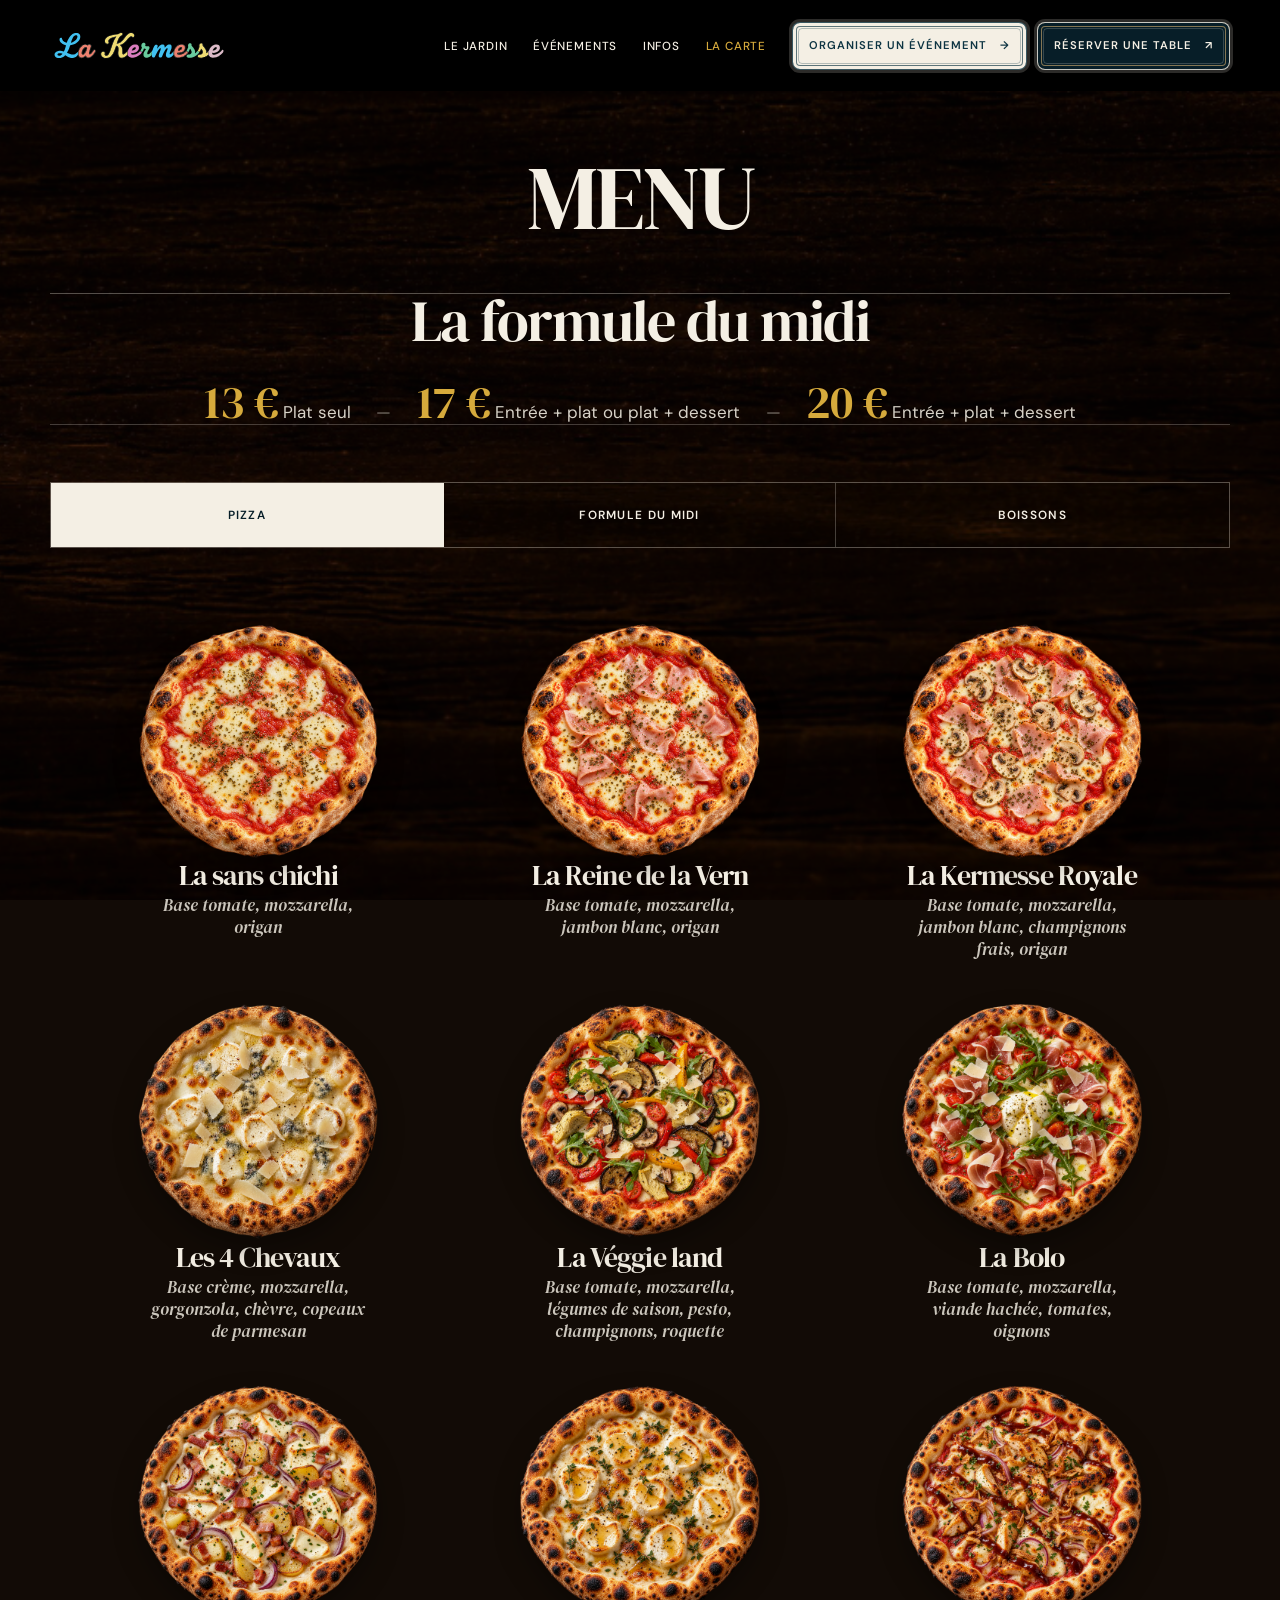
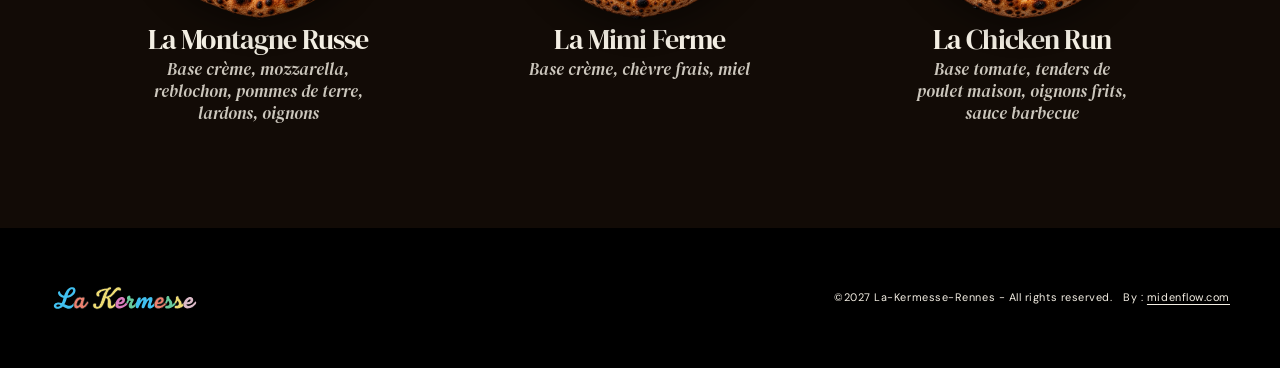
==== commit f19ac8e4: "fix: sync latest 3-section La Carte preview" ====
--- a/carte.html
+++ b/carte.html
@@ -37,7 +37,7 @@
       <div class="carte-tabs-wrap">
         <div class="carte-tabs" role="tablist" aria-label="Catégories de la carte" data-carte-tabs></div>
       </div>
-      <div id="carte-panel" class="carte-panel" role="tabpanel" aria-labelledby="carte-tab-entrees" data-carte-panel></div>
+      <div id="carte-panel" class="carte-panel" role="tabpanel" aria-labelledby="carte-tab-pizza" data-carte-panel></div>
     </section>
   </main>
 
--- a/assets/css/carte.css
+++ b/assets/css/carte.css
@@ -13,7 +13,7 @@
 .carte-formula__prices p:not(:last-child)::after { content: "—"; margin-left: clamp(.85rem, 2vw, 2rem); color: rgba(244, 239, 228, .46); }
 .carte-catalogue { padding-top: clamp(2.2rem, 4.5vw, 4rem); }
 .carte-tabs-wrap { overflow-x: auto; padding-bottom: .35rem; scrollbar-width: thin; scrollbar-color: var(--gold) transparent; }
-.carte-tabs { display: grid; grid-template-columns: repeat(5, minmax(0, 1fr)); min-width: 43rem; border: 1px solid rgba(244, 239, 228, .32); }
+.carte-tabs { display: grid; grid-template-columns: repeat(3, minmax(0, 1fr)); min-width: 33rem; border: 1px solid rgba(244, 239, 228, .32); }
 .carte-tab { min-height: 4rem; padding: .85rem 1rem; border: 0; border-right: 1px solid rgba(244, 239, 228, .25); background: rgba(4, 3, 2, .22); color: var(--cream); cursor: pointer; font-size: .74rem; font-weight: 600; letter-spacing: .11em; text-transform: uppercase; transition: background .25s ease, color .25s ease; }
 .carte-tab:last-child { border-right: 0; }
 .carte-tab:hover, .carte-tab.is-active { background: var(--cream); color: var(--ink); }
@@ -34,6 +34,8 @@
 .carte-empty { display: grid; place-items: center; min-height: 24rem; text-align: center; }
 .carte-empty__title { margin: 0 0 .25rem; font-family: var(--serif); font-size: clamp(2.6rem, 5vw, 4rem); }
 .carte-empty__copy { margin: 0; color: rgba(244, 239, 228, .76); }
+.carte-formula-panel { display: grid; place-items: center; min-height: 24rem; padding: 2rem; text-align: center; }
+.carte-formula-panel__copy { max-width: 40rem; margin: 0; color: rgba(244, 239, 228, .9); font-family: var(--serif); font-size: clamp(1.7rem, 3.3vw, 3.35rem); line-height: 1.12; }
 .carte-load-error { margin: 4rem auto; text-align: center; }
 
 @media (max-width: 900px) {
@@ -59,6 +61,8 @@
   .carte-tabs { display: flex; min-width: max-content; }
   .carte-tab { min-width: 7.8rem; }
   .carte-panel { min-height: 0; padding-top: 2.7rem; }
+  .carte-formula-panel { min-height: 20rem; padding-inline: 0; }
+  .carte-formula-panel__copy { font-size: clamp(1.65rem, 8vw, 2.35rem); }
   .carte-grid { grid-template-columns: 1fr; gap: 2.4rem; max-width: 26rem; }
   .carte-card, .carte-grid[data-count="1"] .carte-card:first-child, .carte-grid[data-count="2"] .carte-card:first-child, .carte-grid[data-count="3"] .carte-card:nth-child(3), .carte-grid[data-count="4"] .carte-card:nth-child(4) { grid-column: 1; }
   .carte-card { grid-template-rows: clamp(13rem, 64vw, 17rem) auto; }
